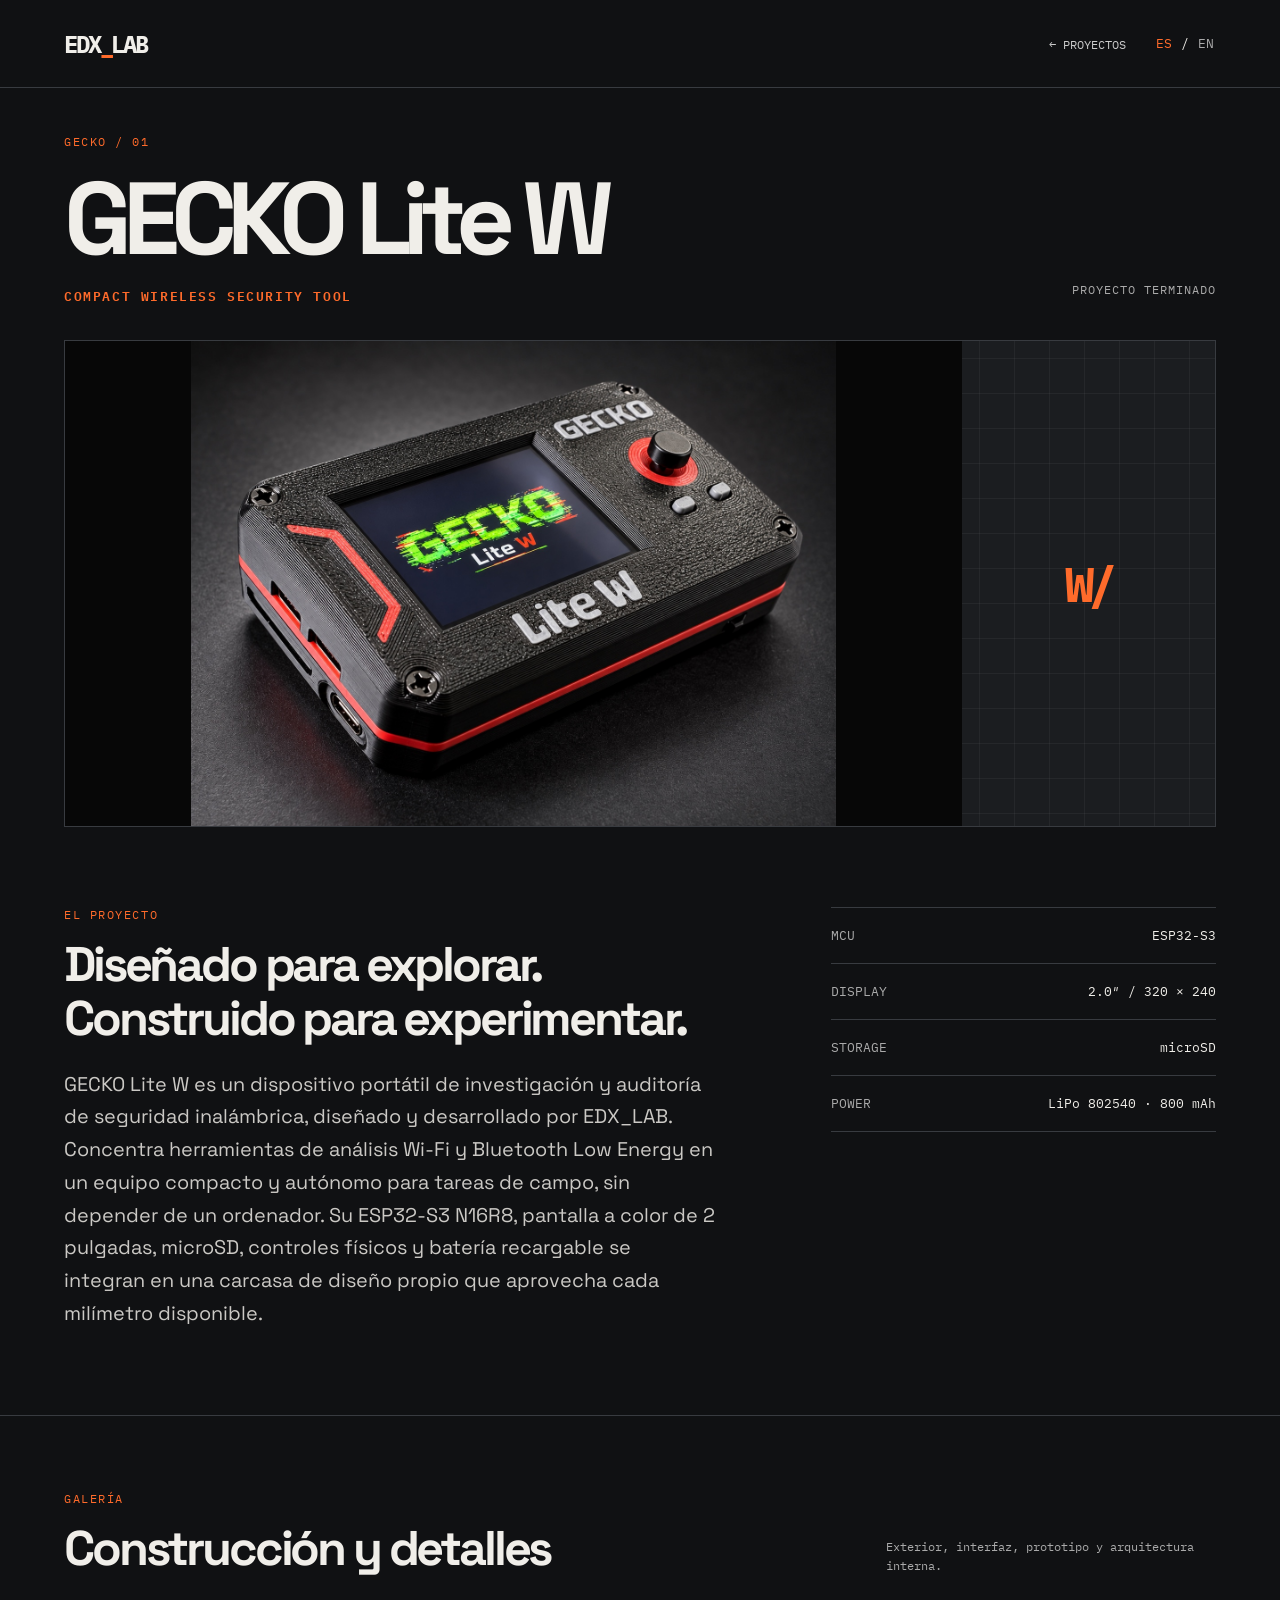
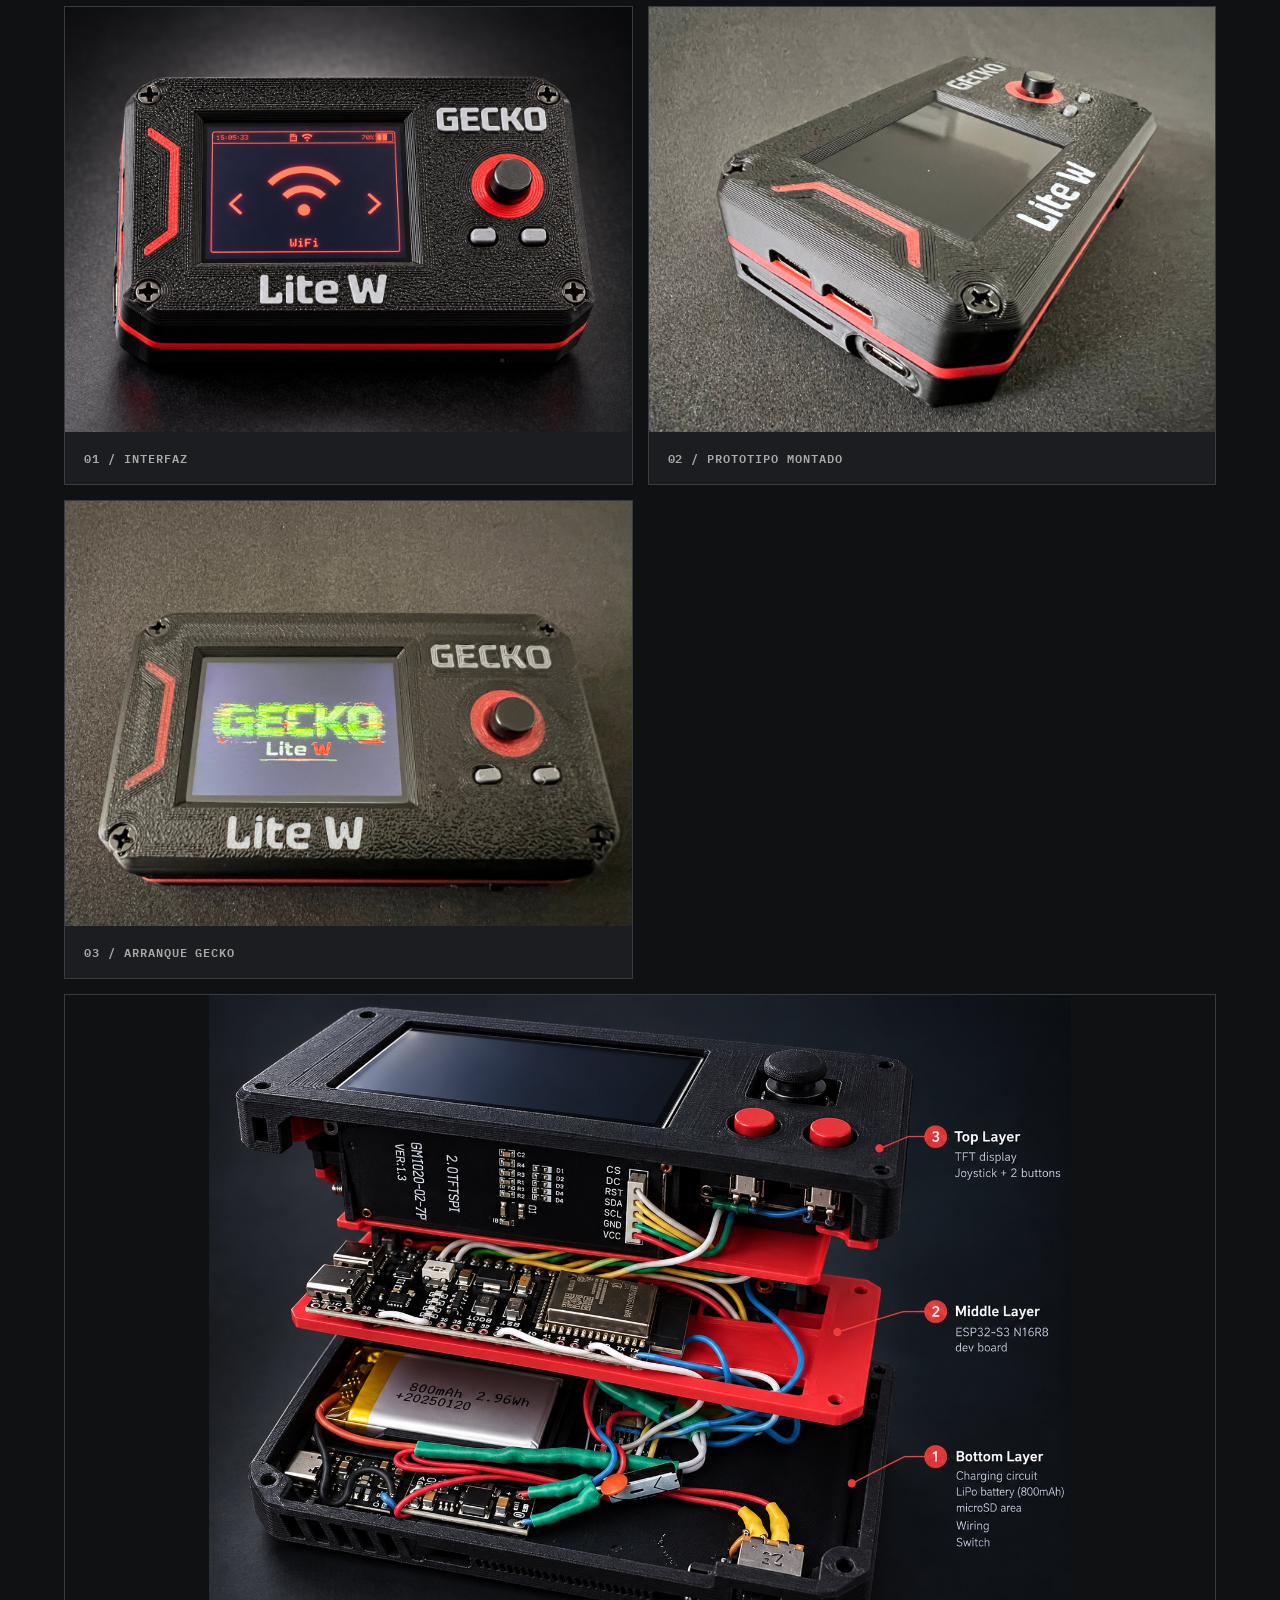
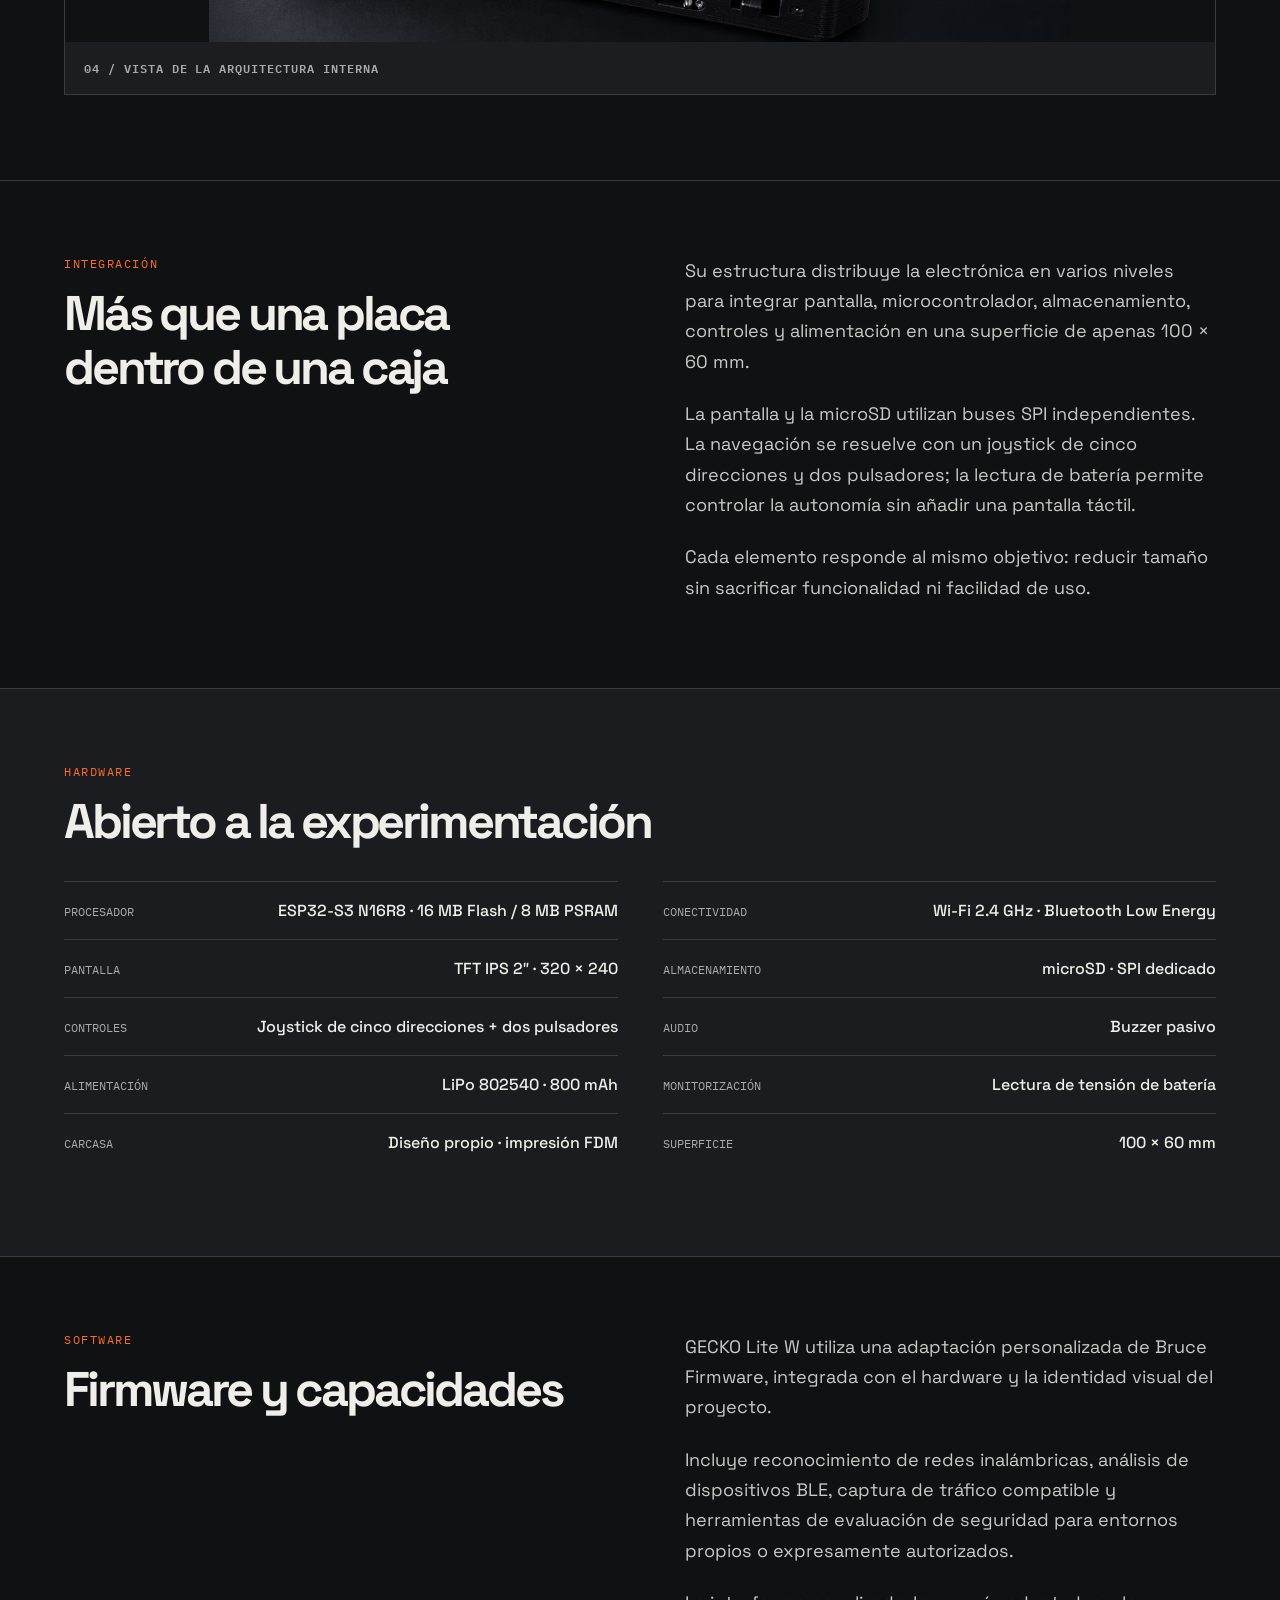
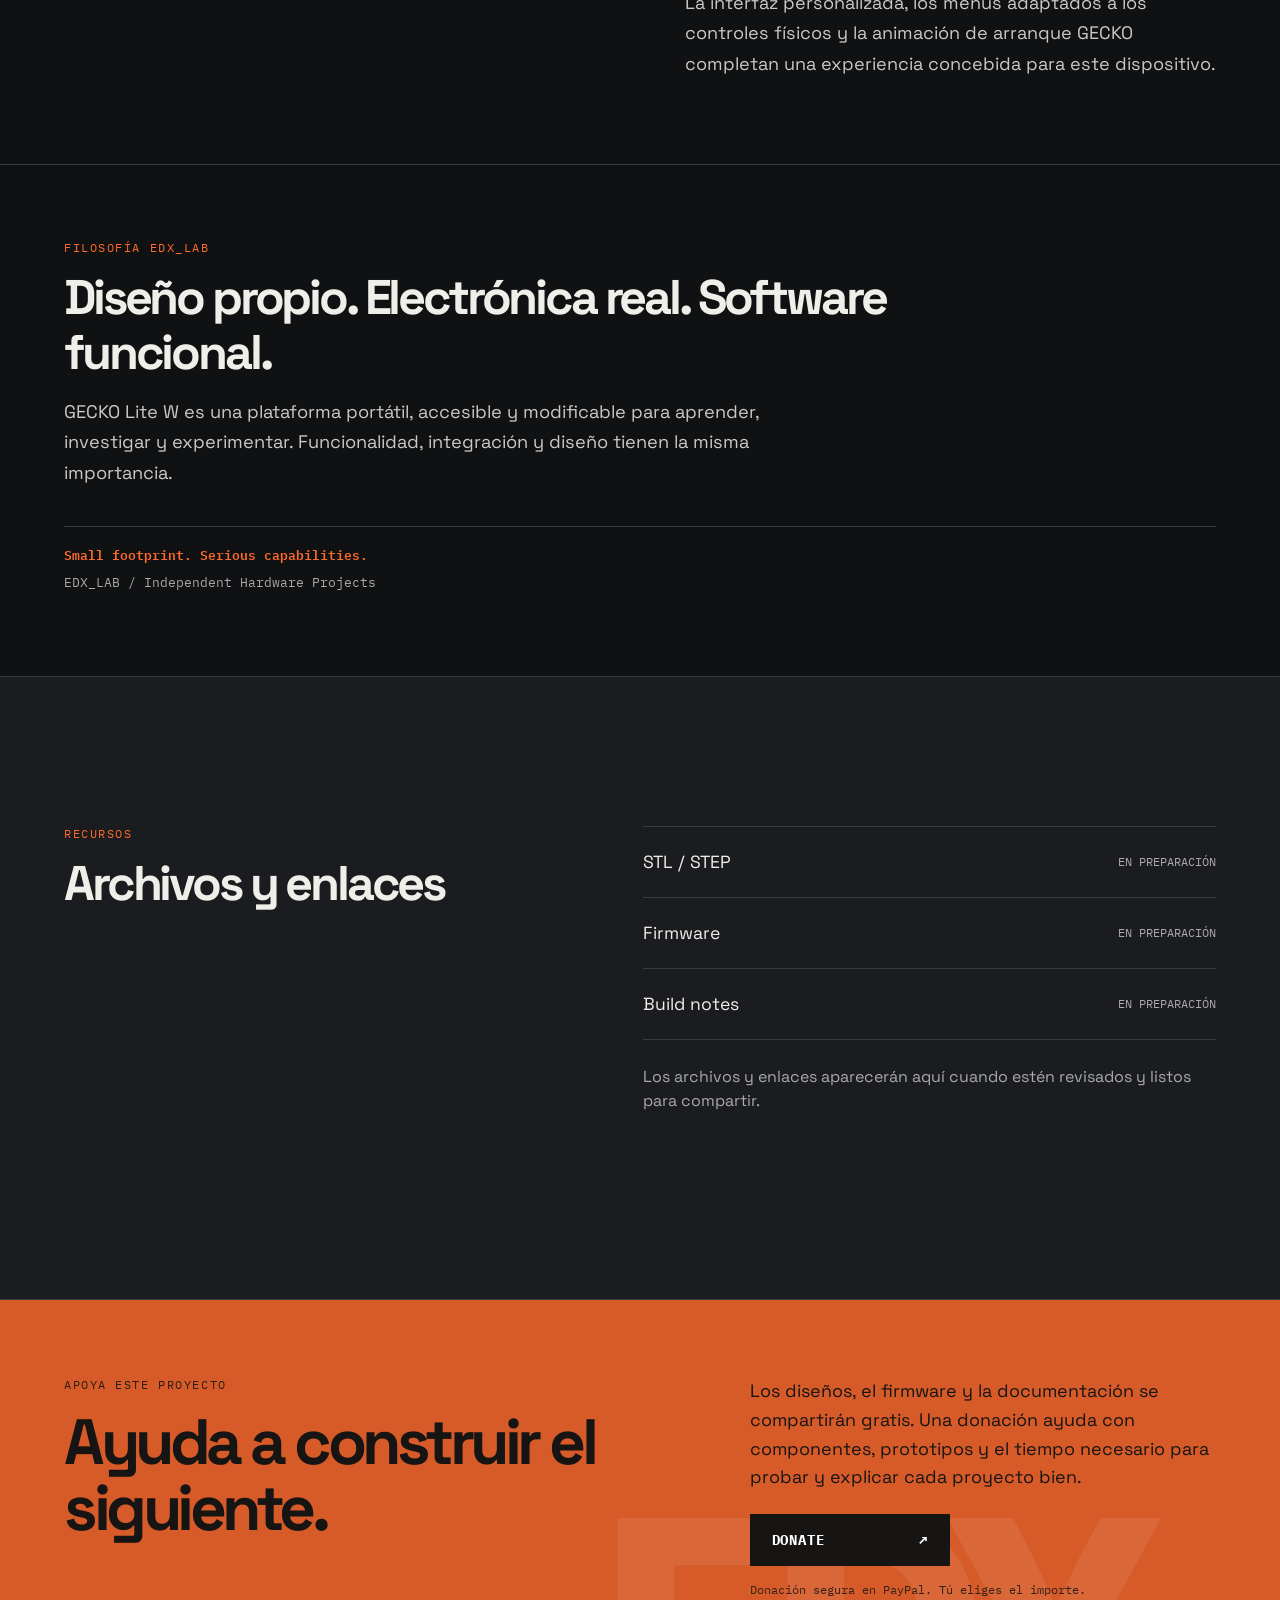
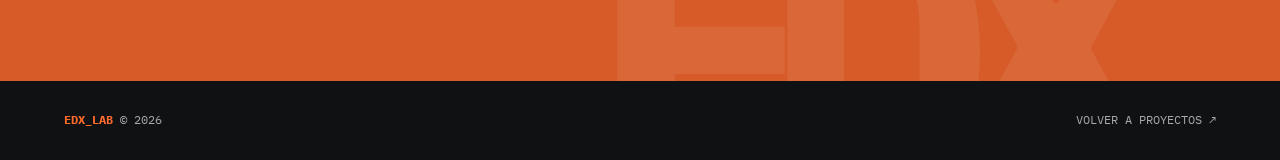
==== project.html @ c4247098 "Connect EDX_LAB PayPal donations on project.html" ====
<!doctype html>
<html lang="es">
<head>
<meta charset="utf-8"><meta name="viewport" content="width=device-width, initial-scale=1">
<title>GECKO Lite W — EDX_LAB</title>
<meta name="description" content="GECKO Lite W: herramienta portátil de investigación inalámbrica. Diseño, hardware, firmware, fotografías y archivos de EDX_LAB.">
<link rel="icon" type="image/svg+xml" href="data:image/svg+xml,%3Csvg xmlns='http://www.w3.org/2000/svg' viewBox='0 0 64 64'%3E%3Crect width='64' height='64' rx='12' fill='%23101113'/%3E%3Cpath d='M13 17h38v8H22v7h24v7H22v1h29v8H13z' fill='%23ff6b2b'/%3E%3C/svg%3E">
<style>
@import url('https://fonts.googleapis.com/css2?family=IBM+Plex+Mono:wght@400;500;600;700&family=Space+Grotesk:wght@400;500;600;700&display=swap');
:root{color-scheme:dark;--bg:#101113;--panel:#1b1d20;--line:#383b40;--ink:#f0eee9;--muted:#aaa;--orange:#ff6b2b}*{box-sizing:border-box}html{scroll-behavior:smooth}body{margin:0;background:var(--bg);color:var(--ink);font-family:'Space Grotesk',Arial,sans-serif}a{color:inherit;text-decoration:none}button{font:inherit}.wrap{max-width:1440px;margin:auto;padding-left:clamp(20px,5vw,80px);padding-right:clamp(20px,5vw,80px)}.mono,.eyebrow,.meta,.lang,.button,.back,.stat,.note,.footer{font-family:'IBM Plex Mono',monospace}.header{height:88px;display:flex;align-items:center;justify-content:space-between;border-bottom:1px solid var(--line)}.brand{font:700 1.5rem 'IBM Plex Mono',monospace;letter-spacing:-.09em}.brand span{color:var(--orange)}.header-right{display:flex;align-items:center;gap:28px}.back{font-size:.78rem;text-transform:uppercase;color:#ccc}.back:hover{color:var(--orange)}.lang{display:flex;align-items:center;gap:7px;font-size:.8rem}.lang button{background:transparent;border:0;color:var(--muted);cursor:pointer;padding:6px 2px}.lang button.active{color:var(--orange)}.hero{padding-top:46px}.eyebrow{font-size:.75rem;text-transform:uppercase;letter-spacing:.13em;color:var(--orange)}.hero-head{display:flex;justify-content:space-between;align-items:end;gap:30px;margin:22px 0 33px}.hero h1{font-size:clamp(3.8rem,8vw,8.8rem);letter-spacing:-.09em;line-height:.94;margin:0}.status{color:var(--muted);font:.76rem 'IBM Plex Mono',monospace;text-transform:uppercase;letter-spacing:.08em;padding-bottom:10px;white-space:nowrap}.hero-art{height:clamp(300px,38vw,520px);position:relative;overflow:hidden;border:1px solid var(--line);background:radial-gradient(circle at 65% 45%,#39312d,#1b1d20 65%)}.hero-art:before,.photo-frame:before{content:'';position:absolute;inset:0;background:linear-gradient(90deg,transparent 49.7%,#ffffff0b 50%,transparent 50.3%),linear-gradient(transparent 49.7%,#ffffff0b 50%,transparent 50.3%);background-size:35px 35px;pointer-events:none}.hero-art .mark{position:absolute;inset:0;display:grid;place-items:center;font:700 clamp(5rem,15vw,13rem) 'IBM Plex Mono',monospace;letter-spacing:-.12em;color:var(--orange);text-shadow:15px 15px 0 #302925}.hero-art .corner{position:absolute;left:25px;top:22px;color:#b5b4b0;font:.77rem 'IBM Plex Mono',monospace;letter-spacing:.12em}.hero-art .corner.bottom{left:auto;top:auto;right:25px;bottom:22px}.hero-art img{position:absolute;inset:0;width:100%;height:100%;object-fit:cover;z-index:1}.hero-art.has-photo .mark{z-index:2;inset:auto 0 0 auto;width:22%;height:100%;font-size:clamp(2rem,4vw,5rem);text-shadow:none;background:#1b1d20cc;backdrop-filter:blur(5px)}.hero-art.has-photo .corner{display:none}.intro{display:grid;grid-template-columns:minmax(0,1.1fr) minmax(280px,.65fr);gap:9vw;padding-top:80px;padding-bottom:86px}.intro h2,.content h2{font-size:clamp(2rem,3.8vw,4rem);letter-spacing:-.065em;line-height:1.12;margin:15px 0 22px}.intro p{font-size:clamp(1.1rem,1.55vw,1.33rem);line-height:1.65;color:#cbc9c5;margin:0;max-width:760px}.stats{border-top:1px solid var(--line);align-self:start}.stat{display:flex;justify-content:space-between;gap:25px;padding:19px 0;border-bottom:1px solid var(--line);font-size:.82rem}.stat span:first-child{color:var(--muted)}.stat span:last-child{text-align:right;color:var(--ink)}.content{border-top:1px solid var(--line);padding-top:75px;padding-bottom:85px}.content-head{display:flex;justify-content:space-between;align-items:end;gap:25px;margin-bottom:30px}.content h2{margin-bottom:0}.note{color:var(--muted);font-size:.76rem;line-height:1.6;max-width:330px}.gallery{display:grid;grid-template-columns:1.35fr 1fr 1fr;gap:15px}.photo-frame{min-height:245px;background:#1b1d20;position:relative;border:1px solid var(--line);display:flex;align-items:end;padding:22px;overflow:hidden}.photo-frame span{position:relative;color:#8e8f8f;font:.73rem 'IBM Plex Mono',monospace;text-transform:uppercase;letter-spacing:.09em}.photo-frame img{position:absolute;inset:0;width:100%;height:100%;object-fit:cover}.files{background:#1a1c1f;border-top:1px solid var(--line);border-bottom:1px solid var(--line)}.files-inner{padding-top:74px;padding-bottom:84px;display:grid;grid-template-columns:1fr 1.2fr;gap:8vw}.files h2{margin-bottom:0}.file-list{border-top:1px solid var(--line)}.file-row{display:flex;justify-content:space-between;align-items:center;gap:20px;padding:24px 0;border-bottom:1px solid var(--line);font-size:1.1rem}.file-row small{font:.75rem 'IBM Plex Mono',monospace;text-transform:uppercase;color:var(--muted);white-space:nowrap}.file-note{font-size:1rem;color:#aaa;line-height:1.55;margin-top:25px}.support{position:relative;overflow:hidden;background:#d65b29;color:#171513}.support:before{content:'EDX_';position:absolute;right:-.03em;bottom:-.4em;font:700 clamp(10rem,30vw,32rem)/1 'IBM Plex Mono',monospace;letter-spacing:-.14em;color:#ffffff12;pointer-events:none}.support-inner{position:relative;display:grid;grid-template-columns:1fr .8fr;gap:8vw;padding-top:77px;padding-bottom:82px}.support .eyebrow{color:#2d1d14}.support h2{font-size:clamp(2.7rem,5vw,5.4rem);line-height:1.03;letter-spacing:-.07em;margin:18px 0 0}.support-copy{align-self:end}.support-copy p{font-size:1.12rem;line-height:1.6;margin:0 0 22px}.donate-button{background:#171513;color:#fff;border:0;padding:17px 22px;min-width:200px;display:inline-flex;justify-content:space-between;gap:35px;font:700 .88rem 'IBM Plex Mono',monospace;letter-spacing:.07em;cursor:pointer;transition:background .2s ease,transform .2s ease}.donate-button:hover{background:#30251f;transform:translateY(-2px)}.donate-button:focus-visible{outline-color:#171513}.support-note{display:block;margin-top:14px;font:.78rem/1.5 'IBM Plex Mono',monospace;color:#34231b}.footer{display:flex;justify-content:space-between;gap:20px;padding-top:31px;padding-bottom:33px;color:var(--muted);font-size:.75rem;text-transform:uppercase}.footer strong{color:var(--orange)}a:focus-visible,button:focus-visible{outline:2px solid var(--orange);outline-offset:4px}@media(max-width:850px){.intro,.files-inner,.support-inner{grid-template-columns:1fr;gap:35px}.gallery{grid-template-columns:1fr 1fr}.gallery .photo-frame:first-child{grid-column:span 2;min-height:290px}.hero-head{align-items:start;flex-direction:column}.hero-art{height:350px}}@media(max-width:530px){.header{height:72px}.header-right{gap:12px}.back{font-size:.68rem}.hero h1{font-size:3.8rem}.hero-art{height:240px}.hero-art .mark{font-size:6rem}.intro{padding-top:57px;padding-bottom:63px}.content{padding-top:59px;padding-bottom:65px}.content-head{display:block}.gallery{grid-template-columns:1fr}.gallery .photo-frame:first-child{grid-column:auto;min-height:220px}.photo-frame{min-height:190px}.files-inner{padding-top:60px;padding-bottom:68px}.support-inner{padding-top:64px;padding-bottom:70px}.footer{flex-direction:column}}
.hero-art.has-photo img{inset:0 auto 0 0;width:78%;height:100%;object-fit:contain;background:#070707}.hero-art.has-photo .mark{background-color:#1b1d20;background-image:linear-gradient(90deg,transparent 49.7%,#ffffff0b 50%,transparent 50.3%),linear-gradient(transparent 49.7%,#ffffff0b 50%,transparent 50.3%);background-size:35px 35px;backdrop-filter:none;font-size:clamp(1.8rem,3.8vw,4rem)}
.hero-subtitle{font:600 .83rem "IBM Plex Mono",monospace;letter-spacing:.12em;text-transform:uppercase;color:var(--orange);margin:18px 0 0}.gallery{grid-template-columns:repeat(2,minmax(0,1fr))}.gallery-item{margin:0;background:#1b1d20;border:1px solid var(--line);min-width:0}.gallery-item img{display:block;width:100%;height:auto;aspect-ratio:4/3;object-fit:cover}.gallery-item figcaption{padding:16px 19px;color:var(--muted);font:600 .75rem "IBM Plex Mono",monospace;letter-spacing:.08em;text-transform:uppercase}.gallery-item-wide{grid-column:1/-1}.gallery-item-wide img{aspect-ratio:16/9;object-fit:contain;background:#101113}.story-grid{display:grid;grid-template-columns:1fr 1.05fr;gap:9vw}.story-copy p{font-size:1.13rem;line-height:1.68;color:#cbc9c5;margin:0 0 22px}.story-copy p:last-child{margin-bottom:0}.spec-section{background:#1a1c1f}.spec-grid{display:grid;grid-template-columns:1fr 1fr;gap:0 45px;margin-top:32px}.spec-grid div{display:flex;justify-content:space-between;align-items:baseline;gap:22px;border-top:1px solid var(--line);padding:18px 0}.spec-grid span{font:.75rem "IBM Plex Mono",monospace;text-transform:uppercase;color:var(--muted)}.spec-grid strong{text-align:right;font-weight:500;font-size:1rem}.manifesto h2{max-width:900px}.manifesto p{max-width:760px;color:#cbc9c5;font-size:1.14rem;line-height:1.65}.manifesto-sign{margin-top:38px;border-top:1px solid var(--line);padding-top:17px;font:600 .8rem "IBM Plex Mono",monospace;color:var(--orange)}.manifesto-sign span{display:block;color:var(--muted);margin-top:8px;font-weight:400}@media(max-width:850px){.story-grid{grid-template-columns:1fr;gap:25px}.spec-grid{grid-template-columns:1fr}}@media(max-width:530px){.gallery{grid-template-columns:1fr}.gallery-item-wide{grid-column:auto}.gallery-item-wide img{aspect-ratio:4/3}.spec-grid div{display:block}.spec-grid strong{display:block;text-align:left;margin-top:8px}.hero-subtitle{font-size:.7rem}}
</style>
</head>
<body>
<header class="header wrap"><a class="brand" href="index.html" aria-label="EDX LAB">EDX<span>_</span>LAB</a><div class="header-right"><a class="back" href="index.html#projects" id="back">← Proyectos</a><div class="lang"><button type="button" class="active" data-lang="es" aria-pressed="true">ES</button><span>/</span><button type="button" data-lang="en" aria-pressed="false">EN</button></div></div></header>
<main>
<section class="hero wrap"><div class="eyebrow" id="serial"></div><div class="hero-head"><div><h1 id="name"></h1><p class="hero-subtitle">Compact Wireless Security Tool</p></div><span class="status" id="status"></span></div><div class="hero-art" id="cover"><span class="corner" id="category"></span><span class="mark" id="mark"></span><span class="corner bottom" id="chip"></span></div></section>
<section class="intro wrap"><div><div class="eyebrow" id="story-label"></div><h2 id="headline"></h2><p id="description"></p></div><div class="stats" id="stats"></div></section>
<section class="content wrap"><div class="content-head"><div><div class="eyebrow" id="gallery-label"></div><h2 id="gallery-title"></h2></div><div class="note" id="gallery-note"></div></div><div class="gallery" id="gallery">

<figure class="gallery-item"><img src="assets/lite-w-front.jpeg" width="1448" height="1086" loading="lazy" alt="Vista frontal de GECKO Lite W con la interfaz Wi-Fi"><figcaption data-es="01 / Interfaz" data-en="01 / Interface">01 / Interfaz</figcaption></figure>
<figure class="gallery-item"><img src="assets/lite-w-case.jpeg" width="1536" height="1152" loading="lazy" alt="Fotografía del dispositivo montado mostrando carcasa, puertos y controles"><figcaption data-es="02 / Prototipo montado" data-en="02 / Assembled prototype">02 / Prototipo montado</figcaption></figure>
<figure class="gallery-item"><img src="assets/lite-w-boot.jpeg" width="1536" height="1152" loading="lazy" alt="Pantalla de arranque GECKO Lite W en el dispositivo real"><figcaption data-es="03 / Arranque GECKO" data-en="03 / GECKO boot">03 / Arranque GECKO</figcaption></figure>
<figure class="gallery-item gallery-item-wide"><img src="assets/lite-w-exploded.jpeg" width="1448" height="1086" loading="lazy" alt="Vista explosionada de referencia de las tres capas internas"><figcaption data-es="04 / Vista de la arquitectura interna" data-en="04 / Internal architecture view">04 / Vista de la arquitectura interna</figcaption></figure>
</div></section>
<section class="story content"><div class="wrap story-grid"><div><div class="eyebrow" data-es="Integración" data-en="Integration">Integración</div><h2 data-es="Más que una placa dentro de una caja" data-en="More than a board in a box">Más que una placa dentro de una caja</h2></div><div class="story-copy"><p data-es="Su estructura distribuye la electrónica en varios niveles para integrar pantalla, microcontrolador, almacenamiento, controles y alimentación en una superficie de apenas 100 × 60 mm." data-en="Its layered structure integrates the display, microcontroller, storage, controls and power system within a footprint of just 100 × 60 mm.">Su estructura distribuye la electrónica en varios niveles para integrar pantalla, microcontrolador, almacenamiento, controles y alimentación en una superficie de apenas 100 × 60 mm.</p><p data-es="La pantalla y la microSD utilizan buses SPI independientes. La navegación se resuelve con un joystick de cinco direcciones y dos pulsadores; la lectura de batería permite controlar la autonomía sin añadir una pantalla táctil." data-en="The display and microSD use independent SPI buses. Navigation uses a five-way joystick and two buttons; battery voltage monitoring tracks autonomy without adding a touch screen.">La pantalla y la microSD utilizan buses SPI independientes. La navegación se resuelve con un joystick de cinco direcciones y dos pulsadores; la lectura de batería permite controlar la autonomía sin añadir una pantalla táctil.</p><p data-es="Cada elemento responde al mismo objetivo: reducir tamaño sin sacrificar funcionalidad ni facilidad de uso." data-en="Every part serves the same goal: reduce size without giving up capability or ease of use.">Cada elemento responde al mismo objetivo: reducir tamaño sin sacrificar funcionalidad ni facilidad de uso.</p></div></div></section>
<section class="spec-section content"><div class="wrap"><div class="eyebrow" data-es="Hardware" data-en="Hardware">Hardware</div><h2 data-es="Abierto a la experimentación" data-en="Built for experimentation">Abierto a la experimentación</h2><div class="spec-grid">
<div><span data-es="Procesador" data-en="Processor">Procesador</span><strong>ESP32-S3 N16R8 · 16 MB Flash / 8 MB PSRAM</strong></div>
<div><span data-es="Conectividad" data-en="Connectivity">Conectividad</span><strong>Wi-Fi 2.4 GHz · Bluetooth Low Energy</strong></div>
<div><span data-es="Pantalla" data-en="Display">Pantalla</span><strong>TFT IPS 2″ · 320 × 240</strong></div>
<div><span data-es="Almacenamiento" data-en="Storage">Almacenamiento</span><strong>microSD · SPI dedicado</strong></div>
<div><span data-es="Controles" data-en="Controls">Controles</span><strong data-es="Joystick de cinco direcciones + dos pulsadores" data-en="Five-way joystick + two buttons">Joystick de cinco direcciones + dos pulsadores</strong></div>
<div><span data-es="Audio" data-en="Audio">Audio</span><strong data-es="Buzzer pasivo" data-en="Passive buzzer">Buzzer pasivo</strong></div>
<div><span data-es="Alimentación" data-en="Power">Alimentación</span><strong data-es="LiPo 802540 · 800 mAh" data-en="LiPo 802540 · 800 mAh">LiPo 802540 · 800 mAh</strong></div>
<div><span data-es="Monitorización" data-en="Monitoring">Monitorización</span><strong data-es="Lectura de tensión de batería" data-en="Battery voltage reading">Lectura de tensión de batería</strong></div>
<div><span data-es="Carcasa" data-en="Enclosure">Carcasa</span><strong data-es="Diseño propio · impresión FDM" data-en="Custom design · FDM printing">Diseño propio · impresión FDM</strong></div>
<div><span data-es="Superficie" data-en="Footprint">Superficie</span><strong>100 × 60 mm</strong></div>
</div></div></section>
<section class="story content"><div class="wrap story-grid"><div><div class="eyebrow" data-es="Software" data-en="Software">Software</div><h2 data-es="Firmware y capacidades" data-en="Firmware and capabilities">Firmware y capacidades</h2></div><div class="story-copy"><p data-es="GECKO Lite W utiliza una adaptación personalizada de Bruce Firmware, integrada con el hardware y la identidad visual del proyecto." data-en="GECKO Lite W runs a custom adaptation of Bruce Firmware, integrated with the device's hardware and visual identity.">GECKO Lite W utiliza una adaptación personalizada de Bruce Firmware, integrada con el hardware y la identidad visual del proyecto.</p><p data-es="Incluye reconocimiento de redes inalámbricas, análisis de dispositivos BLE, captura de tráfico compatible y herramientas de evaluación de seguridad para entornos propios o expresamente autorizados." data-en="It includes wireless network discovery, BLE device analysis, compatible traffic capture and security assessment tools for owned or expressly authorized environments.">Incluye reconocimiento de redes inalámbricas, análisis de dispositivos BLE, captura de tráfico compatible y herramientas de evaluación de seguridad para entornos propios o expresamente autorizados.</p><p data-es="La interfaz personalizada, los menús adaptados a los controles físicos y la animación de arranque GECKO completan una experiencia concebida para este dispositivo." data-en="A custom interface, menus adapted to physical controls and the GECKO boot animation complete an experience designed for this device.">La interfaz personalizada, los menús adaptados a los controles físicos y la animación de arranque GECKO completan una experiencia concebida para este dispositivo.</p></div></div></section>
<section class="manifesto content"><div class="wrap"><div class="eyebrow" data-es="Filosofía EDX_LAB" data-en="EDX_LAB philosophy">Filosofía EDX_LAB</div><h2 data-es="Diseño propio. Electrónica real. Software funcional." data-en="Original design. Real electronics. Working software.">Diseño propio. Electrónica real. Software funcional.</h2><p data-es="GECKO Lite W es una plataforma portátil, accesible y modificable para aprender, investigar y experimentar. Funcionalidad, integración y diseño tienen la misma importancia." data-en="GECKO Lite W is a portable, accessible and modifiable platform for learning, research and experimentation. Capability, integration and design matter equally.">GECKO Lite W es una plataforma portátil, accesible y modificable para aprender, investigar y experimentar. Funcionalidad, integración y diseño tienen la misma importancia.</p><div class="manifesto-sign">Small footprint. Serious capabilities. <span>EDX_LAB / Independent Hardware Projects</span></div></div></section>
<section class="files content"><div class="files-inner wrap"><div><div class="eyebrow" id="files-label"></div><h2 id="files-title"></h2></div><div><div class="file-list" id="file-list"></div><p class="file-note" id="files-note"></p></div></div></section>
<section class="support"><div class="support-inner wrap"><div><div class="eyebrow" id="support-label"></div><h2 id="support-title"></h2></div><div class="support-copy"><p id="support-copy"></p><a class="donate-button" href="https://www.paypal.com/donate/?hosted_button_id=SE6689BNU22NG" target="_blank" rel="noopener noreferrer" aria-describedby="support-note">DONATE <span aria-hidden="true">↗</span></a><span class="support-note" id="support-note"></span></div></div></section>
</main><footer class="footer wrap"><span><strong>EDX_LAB</strong> © 2026</span><a href="index.html#projects" id="footer-back"></a></footer>
<script>
const projects={
'gecko-lite-w':{name:'GECKO Lite W',serial:'GECKO / 01',mark:'W/',category:'01 / WIRELESS',chip:'ESP32-S3',status:{es:'Proyecto terminado',en:'Completed project'},headline:{es:'Diseñado para explorar. Construido para experimentar.',en:'Designed to explore. Built to experiment.'},description:{es:'GECKO Lite W es un dispositivo portátil de investigación y auditoría de seguridad inalámbrica, diseñado y desarrollado por EDX_LAB. Concentra herramientas de análisis Wi-Fi y Bluetooth Low Energy en un equipo compacto y autónomo para tareas de campo, sin depender de un ordenador. Su ESP32-S3 N16R8, pantalla a color de 2 pulgadas, microSD, controles físicos y batería recargable se integran en una carcasa de diseño propio que aprovecha cada milímetro disponible.',en:'GECKO Lite W is a portable wireless security research and auditing device designed and developed by EDX_LAB. It brings Wi-Fi and Bluetooth Low Energy analysis tools into a compact, self-contained device for field work without relying on a computer. Its ESP32-S3 N16R8, 2-inch color display, microSD, physical controls and rechargeable battery fit into a custom enclosure designed around every available millimeter.'},stats:[['MCU','ESP32-S3'],['DISPLAY','2.0″ / 320 × 240'],['STORAGE','microSD'],['POWER','LiPo 802540 · 800 mAh']]}
};
const slug=new URLSearchParams(location.search).get('project');if(slug&&slug!=='gecko-lite-w')location.replace('index.html#projects');const project=projects['gecko-lite-w'];if(!slug||slug==='gecko-lite-w'){const cover=document.getElementById('cover');cover.classList.add('has-photo');const image=document.createElement('img');image.src='assets/gecko-lite-w-cover.jpeg';image.alt='Portada de GECKO Lite W con el dispositivo negro y naranja';cover.prepend(image)}
const labels={es:{back:'← Proyectos',story:'El proyecto',gallery:'Construcción y detalles',galleryLabel:'Galería',galleryNote:'Exterior, interfaz, prototipo y arquitectura interna.',filesLabel:'Recursos',files:'Archivos y enlaces',filesNote:'Los archivos y enlaces aparecerán aquí cuando estén revisados y listos para compartir.',pending:'En preparación',supportLabel:'Apoya este proyecto',supportTitle:'Ayuda a construir el siguiente.',supportCopy:'Los diseños, el firmware y la documentación se compartirán gratis. Una donación ayuda con componentes, prototipos y el tiempo necesario para probar y explicar cada proyecto bien.',supportNote:'Donación segura en PayPal. Tú eliges el importe.',footer:'Volver a proyectos ↗'},en:{back:'← Projects',story:'The project',gallery:'Build and details',galleryLabel:'Gallery',galleryNote:'Exterior, interface, prototype and internal architecture.',filesLabel:'Resources',files:'Files and links',filesNote:'Files and links will appear here once they have been checked and are ready to share.',pending:'In preparation',supportLabel:'Support this project',supportTitle:'Help build what comes next.',supportCopy:'Designs, firmware and documentation will be shared for free. A donation helps cover components, prototypes and the time it takes to test and explain each project properly.',supportNote:'Secure donation on PayPal. You choose the amount.',footer:'Back to projects ↗'}};
function setText(id,value){document.getElementById(id).textContent=value}function render(lang){let l=labels[lang];document.documentElement.lang=lang;document.title=project.name+' — EDX_LAB';setText('back',l.back);setText('serial',project.serial);setText('name',project.name);setText('status',project.status[lang]);setText('category',project.category);setText('mark',project.mark);setText('chip',project.chip);setText('story-label',l.story);setText('headline',project.headline[lang]);setText('description',project.description[lang]);setText('gallery-label',l.galleryLabel);setText('gallery-title',l.gallery);setText('gallery-note',l.galleryNote);setText('files-label',l.filesLabel);setText('files-title',l.files);setText('files-note',l.filesNote);setText('support-label',l.supportLabel);setText('support-title',l.supportTitle);setText('support-copy',l.supportCopy);setText('support-note',l.supportNote);setText('footer-back',l.footer);document.getElementById('stats').replaceChildren(...project.stats.map(([key,value])=>{let row=document.createElement('div');row.className='stat';let a=document.createElement('span'),b=document.createElement('span');a.textContent=key;b.textContent=value;row.append(a,b);return row}));document.getElementById('file-list').replaceChildren(...['STL / STEP','Firmware','Build notes'].map(name=>{let row=document.createElement('div');row.className='file-row';let a=document.createElement('span'),b=document.createElement('small');a.textContent=name;b.textContent=l.pending;row.append(a,b);return row}));document.querySelectorAll('[data-es][data-en]').forEach(el=>{el.textContent=el.dataset[lang]});document.querySelectorAll('[data-lang]').forEach(b=>{let active=b.dataset.lang===lang;b.classList.toggle('active',active);b.setAttribute('aria-pressed',String(active))});try{localStorage.setItem('edx_lang',lang)}catch(e){}}
document.querySelectorAll('[data-lang]').forEach(b=>b.addEventListener('click',()=>render(b.dataset.lang)));let initial='es';try{if(localStorage.getItem('edx_lang')==='en')initial='en'}catch(e){}render(initial);
</script>
</body></html>
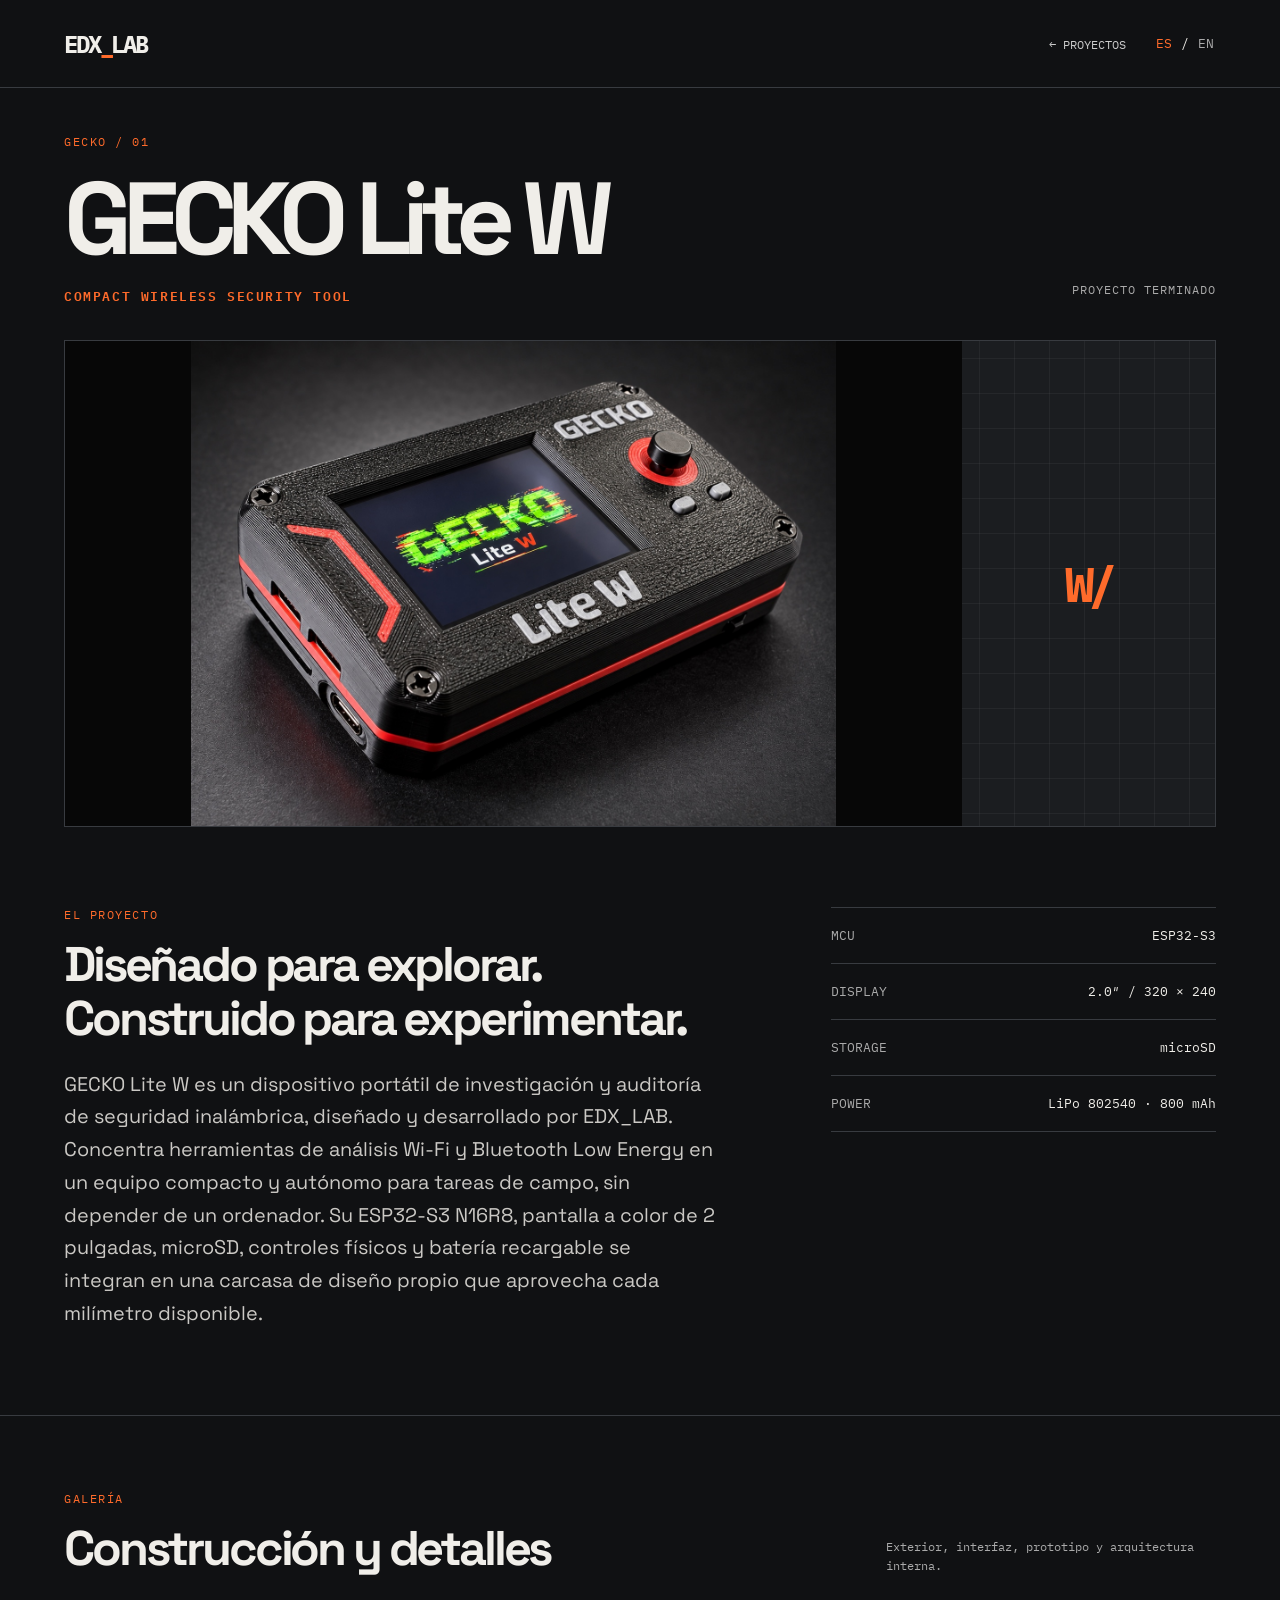
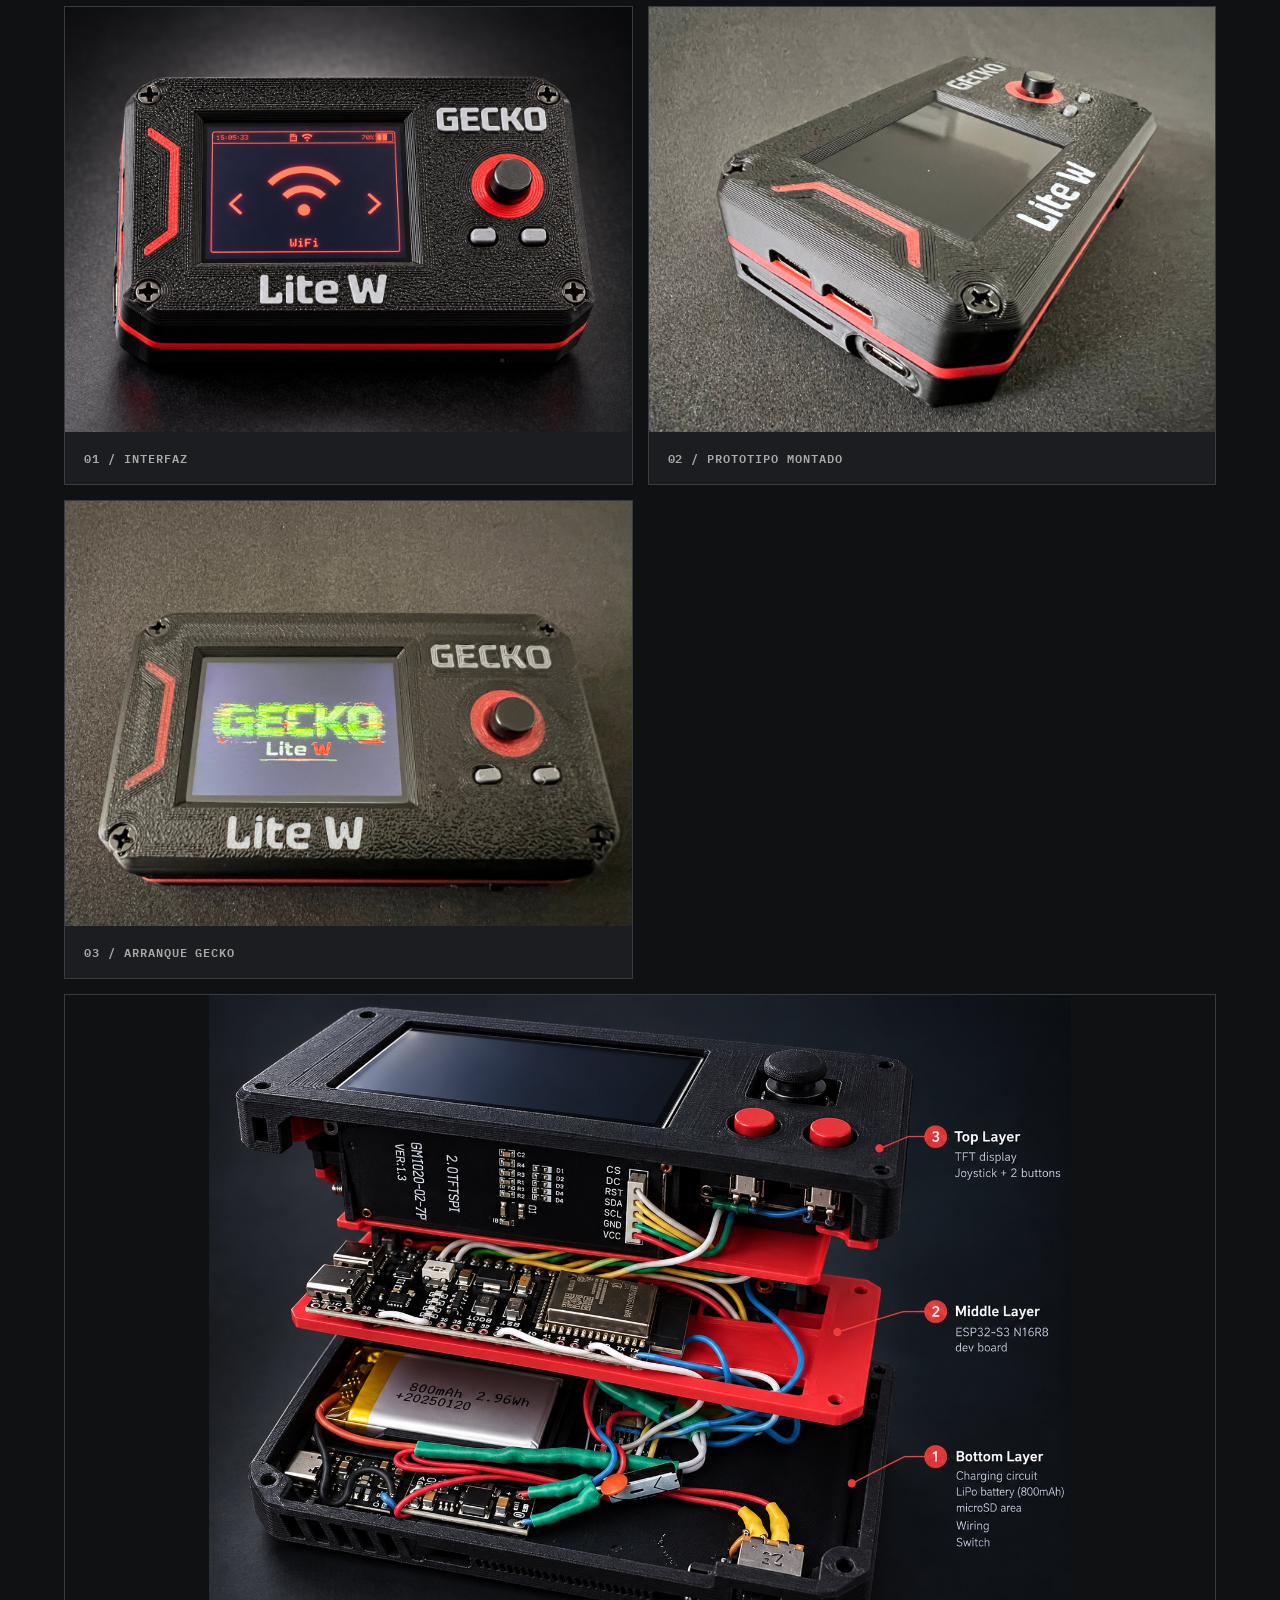
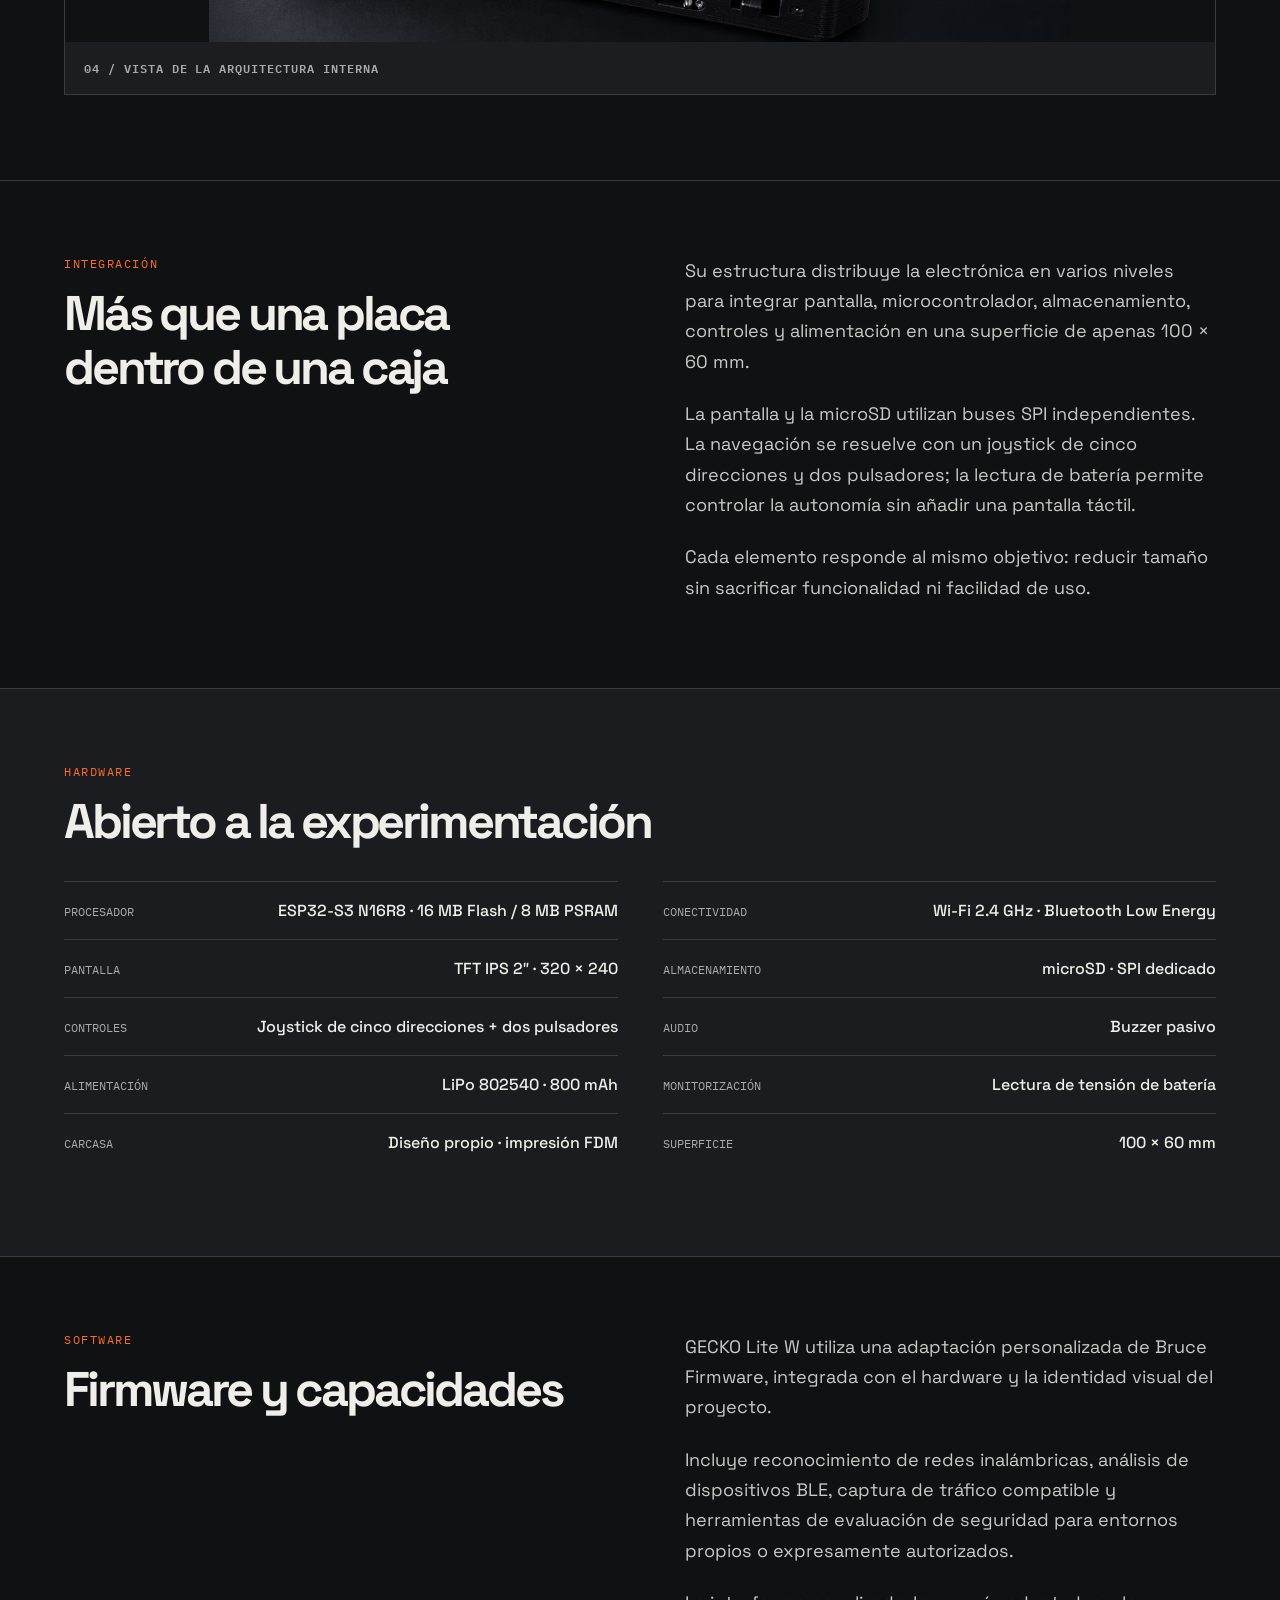
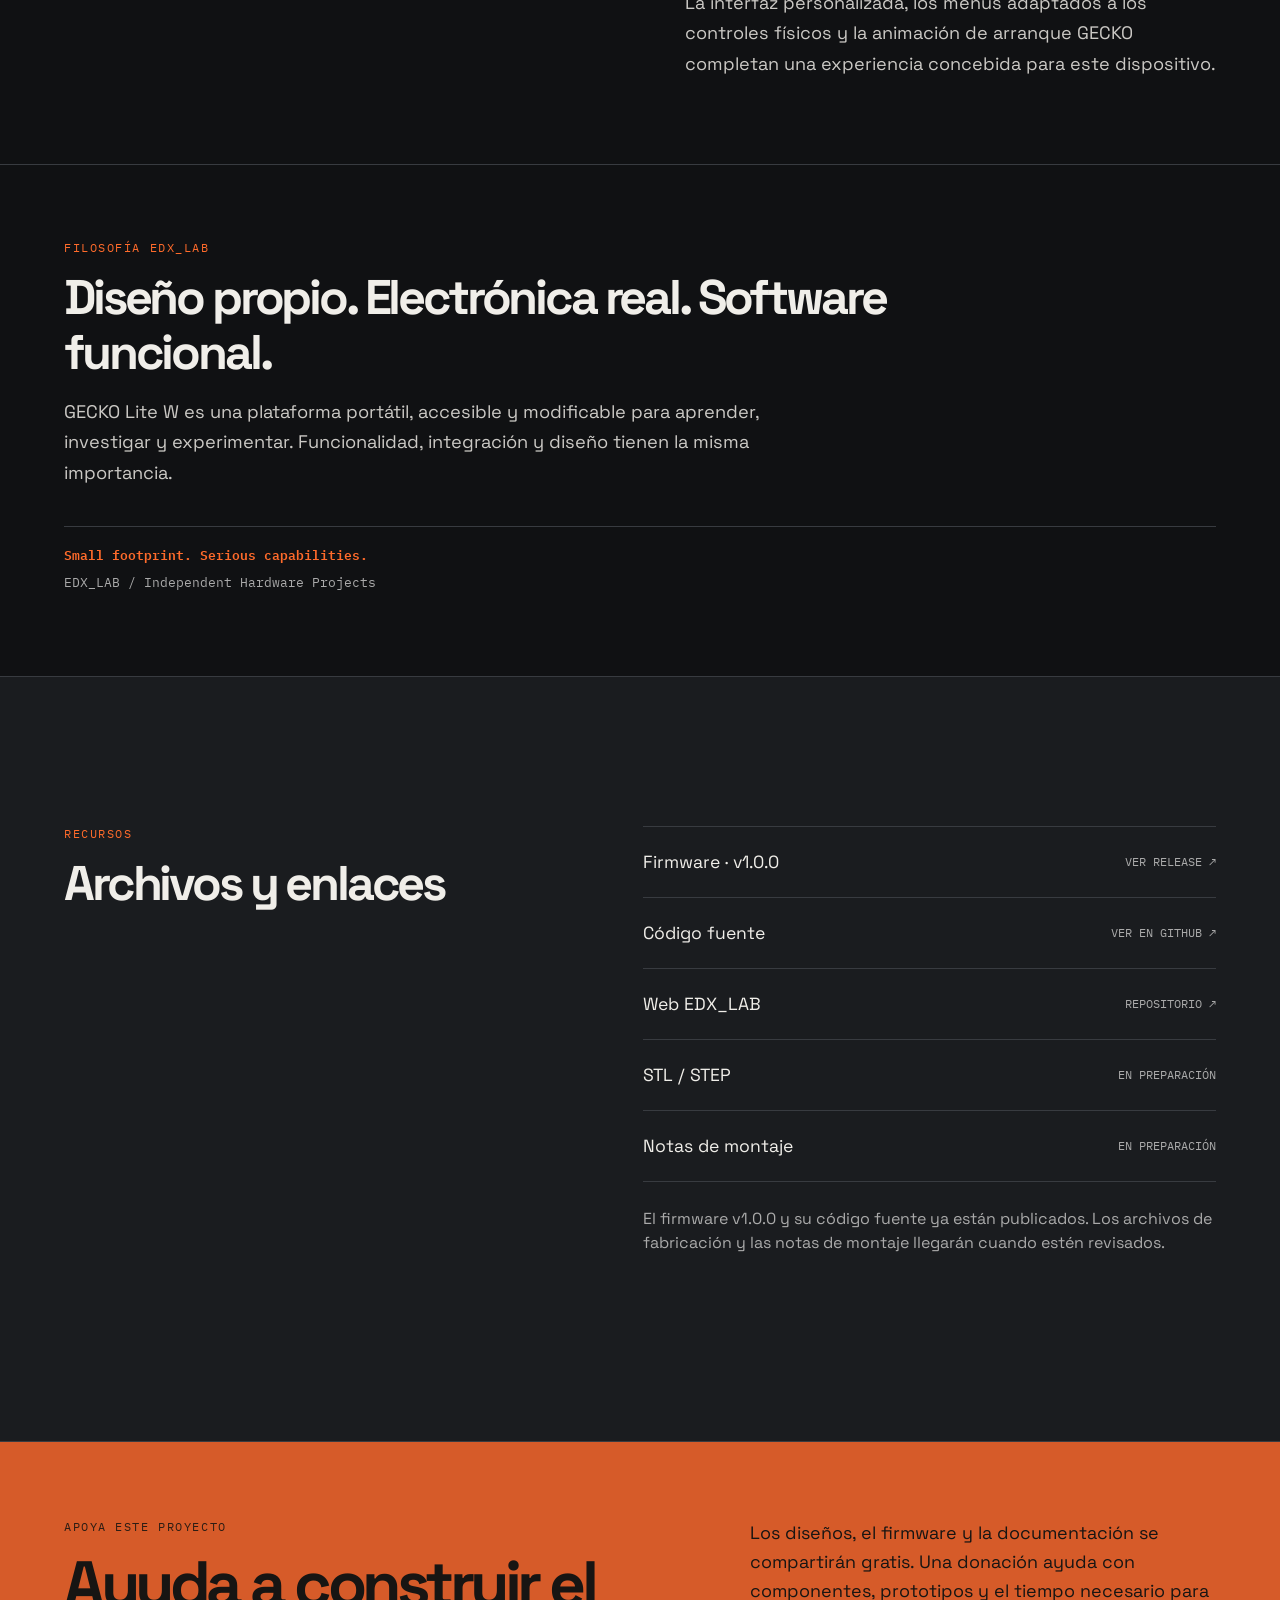
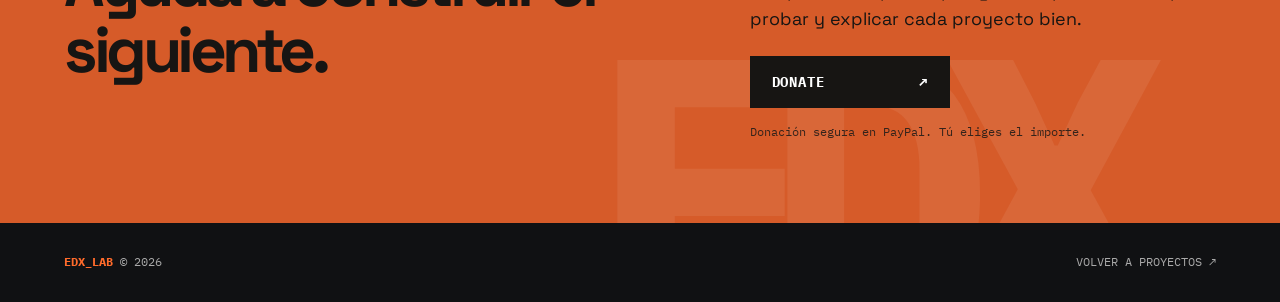
==== commit 75693577: "Add GECKO Lite W firmware release and source links" ====
--- a/project.html
+++ b/project.html
@@ -7,7 +7,7 @@
 <link rel="icon" type="image/svg+xml" href="data:image/svg+xml,%3Csvg xmlns='http://www.w3.org/2000/svg' viewBox='0 0 64 64'%3E%3Crect width='64' height='64' rx='12' fill='%23101113'/%3E%3Cpath d='M13 17h38v8H22v7h24v7H22v1h29v8H13z' fill='%23ff6b2b'/%3E%3C/svg%3E">
 <style>
 @import url('https://fonts.googleapis.com/css2?family=IBM+Plex+Mono:wght@400;500;600;700&family=Space+Grotesk:wght@400;500;600;700&display=swap');
-:root{color-scheme:dark;--bg:#101113;--panel:#1b1d20;--line:#383b40;--ink:#f0eee9;--muted:#aaa;--orange:#ff6b2b}*{box-sizing:border-box}html{scroll-behavior:smooth}body{margin:0;background:var(--bg);color:var(--ink);font-family:'Space Grotesk',Arial,sans-serif}a{color:inherit;text-decoration:none}button{font:inherit}.wrap{max-width:1440px;margin:auto;padding-left:clamp(20px,5vw,80px);padding-right:clamp(20px,5vw,80px)}.mono,.eyebrow,.meta,.lang,.button,.back,.stat,.note,.footer{font-family:'IBM Plex Mono',monospace}.header{height:88px;display:flex;align-items:center;justify-content:space-between;border-bottom:1px solid var(--line)}.brand{font:700 1.5rem 'IBM Plex Mono',monospace;letter-spacing:-.09em}.brand span{color:var(--orange)}.header-right{display:flex;align-items:center;gap:28px}.back{font-size:.78rem;text-transform:uppercase;color:#ccc}.back:hover{color:var(--orange)}.lang{display:flex;align-items:center;gap:7px;font-size:.8rem}.lang button{background:transparent;border:0;color:var(--muted);cursor:pointer;padding:6px 2px}.lang button.active{color:var(--orange)}.hero{padding-top:46px}.eyebrow{font-size:.75rem;text-transform:uppercase;letter-spacing:.13em;color:var(--orange)}.hero-head{display:flex;justify-content:space-between;align-items:end;gap:30px;margin:22px 0 33px}.hero h1{font-size:clamp(3.8rem,8vw,8.8rem);letter-spacing:-.09em;line-height:.94;margin:0}.status{color:var(--muted);font:.76rem 'IBM Plex Mono',monospace;text-transform:uppercase;letter-spacing:.08em;padding-bottom:10px;white-space:nowrap}.hero-art{height:clamp(300px,38vw,520px);position:relative;overflow:hidden;border:1px solid var(--line);background:radial-gradient(circle at 65% 45%,#39312d,#1b1d20 65%)}.hero-art:before,.photo-frame:before{content:'';position:absolute;inset:0;background:linear-gradient(90deg,transparent 49.7%,#ffffff0b 50%,transparent 50.3%),linear-gradient(transparent 49.7%,#ffffff0b 50%,transparent 50.3%);background-size:35px 35px;pointer-events:none}.hero-art .mark{position:absolute;inset:0;display:grid;place-items:center;font:700 clamp(5rem,15vw,13rem) 'IBM Plex Mono',monospace;letter-spacing:-.12em;color:var(--orange);text-shadow:15px 15px 0 #302925}.hero-art .corner{position:absolute;left:25px;top:22px;color:#b5b4b0;font:.77rem 'IBM Plex Mono',monospace;letter-spacing:.12em}.hero-art .corner.bottom{left:auto;top:auto;right:25px;bottom:22px}.hero-art img{position:absolute;inset:0;width:100%;height:100%;object-fit:cover;z-index:1}.hero-art.has-photo .mark{z-index:2;inset:auto 0 0 auto;width:22%;height:100%;font-size:clamp(2rem,4vw,5rem);text-shadow:none;background:#1b1d20cc;backdrop-filter:blur(5px)}.hero-art.has-photo .corner{display:none}.intro{display:grid;grid-template-columns:minmax(0,1.1fr) minmax(280px,.65fr);gap:9vw;padding-top:80px;padding-bottom:86px}.intro h2,.content h2{font-size:clamp(2rem,3.8vw,4rem);letter-spacing:-.065em;line-height:1.12;margin:15px 0 22px}.intro p{font-size:clamp(1.1rem,1.55vw,1.33rem);line-height:1.65;color:#cbc9c5;margin:0;max-width:760px}.stats{border-top:1px solid var(--line);align-self:start}.stat{display:flex;justify-content:space-between;gap:25px;padding:19px 0;border-bottom:1px solid var(--line);font-size:.82rem}.stat span:first-child{color:var(--muted)}.stat span:last-child{text-align:right;color:var(--ink)}.content{border-top:1px solid var(--line);padding-top:75px;padding-bottom:85px}.content-head{display:flex;justify-content:space-between;align-items:end;gap:25px;margin-bottom:30px}.content h2{margin-bottom:0}.note{color:var(--muted);font-size:.76rem;line-height:1.6;max-width:330px}.gallery{display:grid;grid-template-columns:1.35fr 1fr 1fr;gap:15px}.photo-frame{min-height:245px;background:#1b1d20;position:relative;border:1px solid var(--line);display:flex;align-items:end;padding:22px;overflow:hidden}.photo-frame span{position:relative;color:#8e8f8f;font:.73rem 'IBM Plex Mono',monospace;text-transform:uppercase;letter-spacing:.09em}.photo-frame img{position:absolute;inset:0;width:100%;height:100%;object-fit:cover}.files{background:#1a1c1f;border-top:1px solid var(--line);border-bottom:1px solid var(--line)}.files-inner{padding-top:74px;padding-bottom:84px;display:grid;grid-template-columns:1fr 1.2fr;gap:8vw}.files h2{margin-bottom:0}.file-list{border-top:1px solid var(--line)}.file-row{display:flex;justify-content:space-between;align-items:center;gap:20px;padding:24px 0;border-bottom:1px solid var(--line);font-size:1.1rem}.file-row small{font:.75rem 'IBM Plex Mono',monospace;text-transform:uppercase;color:var(--muted);white-space:nowrap}.file-note{font-size:1rem;color:#aaa;line-height:1.55;margin-top:25px}.support{position:relative;overflow:hidden;background:#d65b29;color:#171513}.support:before{content:'EDX_';position:absolute;right:-.03em;bottom:-.4em;font:700 clamp(10rem,30vw,32rem)/1 'IBM Plex Mono',monospace;letter-spacing:-.14em;color:#ffffff12;pointer-events:none}.support-inner{position:relative;display:grid;grid-template-columns:1fr .8fr;gap:8vw;padding-top:77px;padding-bottom:82px}.support .eyebrow{color:#2d1d14}.support h2{font-size:clamp(2.7rem,5vw,5.4rem);line-height:1.03;letter-spacing:-.07em;margin:18px 0 0}.support-copy{align-self:end}.support-copy p{font-size:1.12rem;line-height:1.6;margin:0 0 22px}.donate-button{background:#171513;color:#fff;border:0;padding:17px 22px;min-width:200px;display:inline-flex;justify-content:space-between;gap:35px;font:700 .88rem 'IBM Plex Mono',monospace;letter-spacing:.07em;cursor:pointer;transition:background .2s ease,transform .2s ease}.donate-button:hover{background:#30251f;transform:translateY(-2px)}.donate-button:focus-visible{outline-color:#171513}.support-note{display:block;margin-top:14px;font:.78rem/1.5 'IBM Plex Mono',monospace;color:#34231b}.footer{display:flex;justify-content:space-between;gap:20px;padding-top:31px;padding-bottom:33px;color:var(--muted);font-size:.75rem;text-transform:uppercase}.footer strong{color:var(--orange)}a:focus-visible,button:focus-visible{outline:2px solid var(--orange);outline-offset:4px}@media(max-width:850px){.intro,.files-inner,.support-inner{grid-template-columns:1fr;gap:35px}.gallery{grid-template-columns:1fr 1fr}.gallery .photo-frame:first-child{grid-column:span 2;min-height:290px}.hero-head{align-items:start;flex-direction:column}.hero-art{height:350px}}@media(max-width:530px){.header{height:72px}.header-right{gap:12px}.back{font-size:.68rem}.hero h1{font-size:3.8rem}.hero-art{height:240px}.hero-art .mark{font-size:6rem}.intro{padding-top:57px;padding-bottom:63px}.content{padding-top:59px;padding-bottom:65px}.content-head{display:block}.gallery{grid-template-columns:1fr}.gallery .photo-frame:first-child{grid-column:auto;min-height:220px}.photo-frame{min-height:190px}.files-inner{padding-top:60px;padding-bottom:68px}.support-inner{padding-top:64px;padding-bottom:70px}.footer{flex-direction:column}}
+:root{color-scheme:dark;--bg:#101113;--panel:#1b1d20;--line:#383b40;--ink:#f0eee9;--muted:#aaa;--orange:#ff6b2b}*{box-sizing:border-box}html{scroll-behavior:smooth}body{margin:0;background:var(--bg);color:var(--ink);font-family:'Space Grotesk',Arial,sans-serif}a{color:inherit;text-decoration:none}button{font:inherit}.wrap{max-width:1440px;margin:auto;padding-left:clamp(20px,5vw,80px);padding-right:clamp(20px,5vw,80px)}.mono,.eyebrow,.meta,.lang,.button,.back,.stat,.note,.footer{font-family:'IBM Plex Mono',monospace}.header{height:88px;display:flex;align-items:center;justify-content:space-between;border-bottom:1px solid var(--line)}.brand{font:700 1.5rem 'IBM Plex Mono',monospace;letter-spacing:-.09em}.brand span{color:var(--orange)}.header-right{display:flex;align-items:center;gap:28px}.back{font-size:.78rem;text-transform:uppercase;color:#ccc}.back:hover{color:var(--orange)}.lang{display:flex;align-items:center;gap:7px;font-size:.8rem}.lang button{background:transparent;border:0;color:var(--muted);cursor:pointer;padding:6px 2px}.lang button.active{color:var(--orange)}.hero{padding-top:46px}.eyebrow{font-size:.75rem;text-transform:uppercase;letter-spacing:.13em;color:var(--orange)}.hero-head{display:flex;justify-content:space-between;align-items:end;gap:30px;margin:22px 0 33px}.hero h1{font-size:clamp(3.8rem,8vw,8.8rem);letter-spacing:-.09em;line-height:.94;margin:0}.status{color:var(--muted);font:.76rem 'IBM Plex Mono',monospace;text-transform:uppercase;letter-spacing:.08em;padding-bottom:10px;white-space:nowrap}.hero-art{height:clamp(300px,38vw,520px);position:relative;overflow:hidden;border:1px solid var(--line);background:radial-gradient(circle at 65% 45%,#39312d,#1b1d20 65%)}.hero-art:before,.photo-frame:before{content:'';position:absolute;inset:0;background:linear-gradient(90deg,transparent 49.7%,#ffffff0b 50%,transparent 50.3%),linear-gradient(transparent 49.7%,#ffffff0b 50%,transparent 50.3%);background-size:35px 35px;pointer-events:none}.hero-art .mark{position:absolute;inset:0;display:grid;place-items:center;font:700 clamp(5rem,15vw,13rem) 'IBM Plex Mono',monospace;letter-spacing:-.12em;color:var(--orange);text-shadow:15px 15px 0 #302925}.hero-art .corner{position:absolute;left:25px;top:22px;color:#b5b4b0;font:.77rem 'IBM Plex Mono',monospace;letter-spacing:.12em}.hero-art .corner.bottom{left:auto;top:auto;right:25px;bottom:22px}.hero-art img{position:absolute;inset:0;width:100%;height:100%;object-fit:cover;z-index:1}.hero-art.has-photo .mark{z-index:2;inset:auto 0 0 auto;width:22%;height:100%;font-size:clamp(2rem,4vw,5rem);text-shadow:none;background:#1b1d20cc;backdrop-filter:blur(5px)}.hero-art.has-photo .corner{display:none}.intro{display:grid;grid-template-columns:minmax(0,1.1fr) minmax(280px,.65fr);gap:9vw;padding-top:80px;padding-bottom:86px}.intro h2,.content h2{font-size:clamp(2rem,3.8vw,4rem);letter-spacing:-.065em;line-height:1.12;margin:15px 0 22px}.intro p{font-size:clamp(1.1rem,1.55vw,1.33rem);line-height:1.65;color:#cbc9c5;margin:0;max-width:760px}.stats{border-top:1px solid var(--line);align-self:start}.stat{display:flex;justify-content:space-between;gap:25px;padding:19px 0;border-bottom:1px solid var(--line);font-size:.82rem}.stat span:first-child{color:var(--muted)}.stat span:last-child{text-align:right;color:var(--ink)}.content{border-top:1px solid var(--line);padding-top:75px;padding-bottom:85px}.content-head{display:flex;justify-content:space-between;align-items:end;gap:25px;margin-bottom:30px}.content h2{margin-bottom:0}.note{color:var(--muted);font-size:.76rem;line-height:1.6;max-width:330px}.gallery{display:grid;grid-template-columns:1.35fr 1fr 1fr;gap:15px}.photo-frame{min-height:245px;background:#1b1d20;position:relative;border:1px solid var(--line);display:flex;align-items:end;padding:22px;overflow:hidden}.photo-frame span{position:relative;color:#8e8f8f;font:.73rem 'IBM Plex Mono',monospace;text-transform:uppercase;letter-spacing:.09em}.photo-frame img{position:absolute;inset:0;width:100%;height:100%;object-fit:cover}.files{background:#1a1c1f;border-top:1px solid var(--line);border-bottom:1px solid var(--line)}.files-inner{padding-top:74px;padding-bottom:84px;display:grid;grid-template-columns:1fr 1.2fr;gap:8vw}.files h2{margin-bottom:0}.file-list{border-top:1px solid var(--line)}.file-row{display:flex;justify-content:space-between;align-items:center;gap:20px;padding:24px 0;border-bottom:1px solid var(--line);font-size:1.1rem}.file-row small{font:.75rem 'IBM Plex Mono',monospace;text-transform:uppercase;color:var(--muted);white-space:nowrap}.file-link{transition:color .2s ease}.file-link:hover,.file-link:hover small{color:var(--orange)}.file-note{font-size:1rem;color:#aaa;line-height:1.55;margin-top:25px}.support{position:relative;overflow:hidden;background:#d65b29;color:#171513}.support:before{content:'EDX_';position:absolute;right:-.03em;bottom:-.4em;font:700 clamp(10rem,30vw,32rem)/1 'IBM Plex Mono',monospace;letter-spacing:-.14em;color:#ffffff12;pointer-events:none}.support-inner{position:relative;display:grid;grid-template-columns:1fr .8fr;gap:8vw;padding-top:77px;padding-bottom:82px}.support .eyebrow{color:#2d1d14}.support h2{font-size:clamp(2.7rem,5vw,5.4rem);line-height:1.03;letter-spacing:-.07em;margin:18px 0 0}.support-copy{align-self:end}.support-copy p{font-size:1.12rem;line-height:1.6;margin:0 0 22px}.donate-button{background:#171513;color:#fff;border:0;padding:17px 22px;min-width:200px;display:inline-flex;justify-content:space-between;gap:35px;font:700 .88rem 'IBM Plex Mono',monospace;letter-spacing:.07em;cursor:pointer;transition:background .2s ease,transform .2s ease}.donate-button:hover{background:#30251f;transform:translateY(-2px)}.donate-button:focus-visible{outline-color:#171513}.support-note{display:block;margin-top:14px;font:.78rem/1.5 'IBM Plex Mono',monospace;color:#34231b}.footer{display:flex;justify-content:space-between;gap:20px;padding-top:31px;padding-bottom:33px;color:var(--muted);font-size:.75rem;text-transform:uppercase}.footer strong{color:var(--orange)}a:focus-visible,button:focus-visible{outline:2px solid var(--orange);outline-offset:4px}@media(max-width:850px){.intro,.files-inner,.support-inner{grid-template-columns:1fr;gap:35px}.gallery{grid-template-columns:1fr 1fr}.gallery .photo-frame:first-child{grid-column:span 2;min-height:290px}.hero-head{align-items:start;flex-direction:column}.hero-art{height:350px}}@media(max-width:530px){.header{height:72px}.header-right{gap:12px}.back{font-size:.68rem}.hero h1{font-size:3.8rem}.hero-art{height:240px}.hero-art .mark{font-size:6rem}.intro{padding-top:57px;padding-bottom:63px}.content{padding-top:59px;padding-bottom:65px}.content-head{display:block}.gallery{grid-template-columns:1fr}.gallery .photo-frame:first-child{grid-column:auto;min-height:220px}.photo-frame{min-height:190px}.files-inner{padding-top:60px;padding-bottom:68px}.support-inner{padding-top:64px;padding-bottom:70px}.footer{flex-direction:column}}
 .hero-art.has-photo img{inset:0 auto 0 0;width:78%;height:100%;object-fit:contain;background:#070707}.hero-art.has-photo .mark{background-color:#1b1d20;background-image:linear-gradient(90deg,transparent 49.7%,#ffffff0b 50%,transparent 50.3%),linear-gradient(transparent 49.7%,#ffffff0b 50%,transparent 50.3%);background-size:35px 35px;backdrop-filter:none;font-size:clamp(1.8rem,3.8vw,4rem)}
 .hero-subtitle{font:600 .83rem "IBM Plex Mono",monospace;letter-spacing:.12em;text-transform:uppercase;color:var(--orange);margin:18px 0 0}.gallery{grid-template-columns:repeat(2,minmax(0,1fr))}.gallery-item{margin:0;background:#1b1d20;border:1px solid var(--line);min-width:0}.gallery-item img{display:block;width:100%;height:auto;aspect-ratio:4/3;object-fit:cover}.gallery-item figcaption{padding:16px 19px;color:var(--muted);font:600 .75rem "IBM Plex Mono",monospace;letter-spacing:.08em;text-transform:uppercase}.gallery-item-wide{grid-column:1/-1}.gallery-item-wide img{aspect-ratio:16/9;object-fit:contain;background:#101113}.story-grid{display:grid;grid-template-columns:1fr 1.05fr;gap:9vw}.story-copy p{font-size:1.13rem;line-height:1.68;color:#cbc9c5;margin:0 0 22px}.story-copy p:last-child{margin-bottom:0}.spec-section{background:#1a1c1f}.spec-grid{display:grid;grid-template-columns:1fr 1fr;gap:0 45px;margin-top:32px}.spec-grid div{display:flex;justify-content:space-between;align-items:baseline;gap:22px;border-top:1px solid var(--line);padding:18px 0}.spec-grid span{font:.75rem "IBM Plex Mono",monospace;text-transform:uppercase;color:var(--muted)}.spec-grid strong{text-align:right;font-weight:500;font-size:1rem}.manifesto h2{max-width:900px}.manifesto p{max-width:760px;color:#cbc9c5;font-size:1.14rem;line-height:1.65}.manifesto-sign{margin-top:38px;border-top:1px solid var(--line);padding-top:17px;font:600 .8rem "IBM Plex Mono",monospace;color:var(--orange)}.manifesto-sign span{display:block;color:var(--muted);margin-top:8px;font-weight:400}@media(max-width:850px){.story-grid{grid-template-columns:1fr;gap:25px}.spec-grid{grid-template-columns:1fr}}@media(max-width:530px){.gallery{grid-template-columns:1fr}.gallery-item-wide{grid-column:auto}.gallery-item-wide img{aspect-ratio:4/3}.spec-grid div{display:block}.spec-grid strong{display:block;text-align:left;margin-top:8px}.hero-subtitle{font-size:.7rem}}
 </style>
@@ -47,8 +47,14 @@
 'gecko-lite-w':{name:'GECKO Lite W',serial:'GECKO / 01',mark:'W/',category:'01 / WIRELESS',chip:'ESP32-S3',status:{es:'Proyecto terminado',en:'Completed project'},headline:{es:'Diseñado para explorar. Construido para experimentar.',en:'Designed to explore. Built to experiment.'},description:{es:'GECKO Lite W es un dispositivo portátil de investigación y auditoría de seguridad inalámbrica, diseñado y desarrollado por EDX_LAB. Concentra herramientas de análisis Wi-Fi y Bluetooth Low Energy en un equipo compacto y autónomo para tareas de campo, sin depender de un ordenador. Su ESP32-S3 N16R8, pantalla a color de 2 pulgadas, microSD, controles físicos y batería recargable se integran en una carcasa de diseño propio que aprovecha cada milímetro disponible.',en:'GECKO Lite W is a portable wireless security research and auditing device designed and developed by EDX_LAB. It brings Wi-Fi and Bluetooth Low Energy analysis tools into a compact, self-contained device for field work without relying on a computer. Its ESP32-S3 N16R8, 2-inch color display, microSD, physical controls and rechargeable battery fit into a custom enclosure designed around every available millimeter.'},stats:[['MCU','ESP32-S3'],['DISPLAY','2.0″ / 320 × 240'],['STORAGE','microSD'],['POWER','LiPo 802540 · 800 mAh']]}
 };
 const slug=new URLSearchParams(location.search).get('project');if(slug&&slug!=='gecko-lite-w')location.replace('index.html#projects');const project=projects['gecko-lite-w'];if(!slug||slug==='gecko-lite-w'){const cover=document.getElementById('cover');cover.classList.add('has-photo');const image=document.createElement('img');image.src='assets/gecko-lite-w-cover.jpeg';image.alt='Portada de GECKO Lite W con el dispositivo negro y naranja';cover.prepend(image)}
-const labels={es:{back:'← Proyectos',story:'El proyecto',gallery:'Construcción y detalles',galleryLabel:'Galería',galleryNote:'Exterior, interfaz, prototipo y arquitectura interna.',filesLabel:'Recursos',files:'Archivos y enlaces',filesNote:'Los archivos y enlaces aparecerán aquí cuando estén revisados y listos para compartir.',pending:'En preparación',supportLabel:'Apoya este proyecto',supportTitle:'Ayuda a construir el siguiente.',supportCopy:'Los diseños, el firmware y la documentación se compartirán gratis. Una donación ayuda con componentes, prototipos y el tiempo necesario para probar y explicar cada proyecto bien.',supportNote:'Donación segura en PayPal. Tú eliges el importe.',footer:'Volver a proyectos ↗'},en:{back:'← Projects',story:'The project',gallery:'Build and details',galleryLabel:'Gallery',galleryNote:'Exterior, interface, prototype and internal architecture.',filesLabel:'Resources',files:'Files and links',filesNote:'Files and links will appear here once they have been checked and are ready to share.',pending:'In preparation',supportLabel:'Support this project',supportTitle:'Help build what comes next.',supportCopy:'Designs, firmware and documentation will be shared for free. A donation helps cover components, prototypes and the time it takes to test and explain each project properly.',supportNote:'Secure donation on PayPal. You choose the amount.',footer:'Back to projects ↗'}};
-function setText(id,value){document.getElementById(id).textContent=value}function render(lang){let l=labels[lang];document.documentElement.lang=lang;document.title=project.name+' — EDX_LAB';setText('back',l.back);setText('serial',project.serial);setText('name',project.name);setText('status',project.status[lang]);setText('category',project.category);setText('mark',project.mark);setText('chip',project.chip);setText('story-label',l.story);setText('headline',project.headline[lang]);setText('description',project.description[lang]);setText('gallery-label',l.galleryLabel);setText('gallery-title',l.gallery);setText('gallery-note',l.galleryNote);setText('files-label',l.filesLabel);setText('files-title',l.files);setText('files-note',l.filesNote);setText('support-label',l.supportLabel);setText('support-title',l.supportTitle);setText('support-copy',l.supportCopy);setText('support-note',l.supportNote);setText('footer-back',l.footer);document.getElementById('stats').replaceChildren(...project.stats.map(([key,value])=>{let row=document.createElement('div');row.className='stat';let a=document.createElement('span'),b=document.createElement('span');a.textContent=key;b.textContent=value;row.append(a,b);return row}));document.getElementById('file-list').replaceChildren(...['STL / STEP','Firmware','Build notes'].map(name=>{let row=document.createElement('div');row.className='file-row';let a=document.createElement('span'),b=document.createElement('small');a.textContent=name;b.textContent=l.pending;row.append(a,b);return row}));document.querySelectorAll('[data-es][data-en]').forEach(el=>{el.textContent=el.dataset[lang]});document.querySelectorAll('[data-lang]').forEach(b=>{let active=b.dataset.lang===lang;b.classList.toggle('active',active);b.setAttribute('aria-pressed',String(active))});try{localStorage.setItem('edx_lang',lang)}catch(e){}}
+const labels={es:{back:'← Proyectos',story:'El proyecto',gallery:'Construcción y detalles',galleryLabel:'Galería',galleryNote:'Exterior, interfaz, prototipo y arquitectura interna.',filesLabel:'Recursos',files:'Archivos y enlaces',filesNote:'El firmware v1.0.0 y su código fuente ya están publicados. Los archivos de fabricación y las notas de montaje llegarán cuando estén revisados.',pending:'En preparación',supportLabel:'Apoya este proyecto',supportTitle:'Ayuda a construir el siguiente.',supportCopy:'Los diseños, el firmware y la documentación se compartirán gratis. Una donación ayuda con componentes, prototipos y el tiempo necesario para probar y explicar cada proyecto bien.',supportNote:'Donación segura en PayPal. Tú eliges el importe.',footer:'Volver a proyectos ↗'},en:{back:'← Projects',story:'The project',gallery:'Build and details',galleryLabel:'Gallery',galleryNote:'Exterior, interface, prototype and internal architecture.',filesLabel:'Resources',files:'Files and links',filesNote:'Firmware v1.0.0 and its source code are available. Fabrication files and build notes will follow once reviewed.',pending:'In preparation',supportLabel:'Support this project',supportTitle:'Help build what comes next.',supportCopy:'Designs, firmware and documentation will be shared for free. A donation helps cover components, prototypes and the time it takes to test and explain each project properly.',supportNote:'Secure donation on PayPal. You choose the amount.',footer:'Back to projects ↗'}};
+function setText(id,value){document.getElementById(id).textContent=value}function render(lang){let l=labels[lang];document.documentElement.lang=lang;document.title=project.name+' — EDX_LAB';setText('back',l.back);setText('serial',project.serial);setText('name',project.name);setText('status',project.status[lang]);setText('category',project.category);setText('mark',project.mark);setText('chip',project.chip);setText('story-label',l.story);setText('headline',project.headline[lang]);setText('description',project.description[lang]);setText('gallery-label',l.galleryLabel);setText('gallery-title',l.gallery);setText('gallery-note',l.galleryNote);setText('files-label',l.filesLabel);setText('files-title',l.files);setText('files-note',l.filesNote);setText('support-label',l.supportLabel);setText('support-title',l.supportTitle);setText('support-copy',l.supportCopy);setText('support-note',l.supportNote);setText('footer-back',l.footer);document.getElementById('stats').replaceChildren(...project.stats.map(([key,value])=>{let row=document.createElement('div');row.className='stat';let a=document.createElement('span'),b=document.createElement('span');a.textContent=key;b.textContent=value;row.append(a,b);return row}));const links=[
+  {name:'Firmware · v1.0.0',action:lang==='es'?'Ver release ↗':'View release ↗',href:'https://github.com/edx-lab/GECKO-Lite-W/releases/tag/v1.0.0'},
+  {name:lang==='es'?'Código fuente':'Source code',action:lang==='es'?'Ver en GitHub ↗':'View on GitHub ↗',href:'https://github.com/edx-lab/GECKO-Lite-W'},
+  {name:lang==='es'?'Web EDX_LAB':'EDX_LAB website',action:lang==='es'?'Repositorio ↗':'Repository ↗',href:'https://github.com/edx-lab/edx-lab.github.io'},
+  {name:'STL / STEP',action:l.pending},
+  {name:lang==='es'?'Notas de montaje':'Build notes',action:l.pending}
+];document.getElementById('file-list').replaceChildren(...links.map(item=>{let row=document.createElement(item.href?'a':'div');row.className='file-row'+(item.href?' file-link':'');if(item.href){row.href=item.href;row.target='_blank';row.rel='noopener noreferrer'}let a=document.createElement('span'),b=document.createElement('small');a.textContent=item.name;b.textContent=item.action;row.append(a,b);return row}));document.querySelectorAll('[data-es][data-en]').forEach(el=>{el.textContent=el.dataset[lang]});document.querySelectorAll('[data-lang]').forEach(b=>{let active=b.dataset.lang===lang;b.classList.toggle('active',active);b.setAttribute('aria-pressed',String(active))});try{localStorage.setItem('edx_lang',lang)}catch(e){}}
 document.querySelectorAll('[data-lang]').forEach(b=>b.addEventListener('click',()=>render(b.dataset.lang)));let initial='es';try{if(localStorage.getItem('edx_lang')==='en')initial='en'}catch(e){}render(initial);
 </script>
 </body></html>
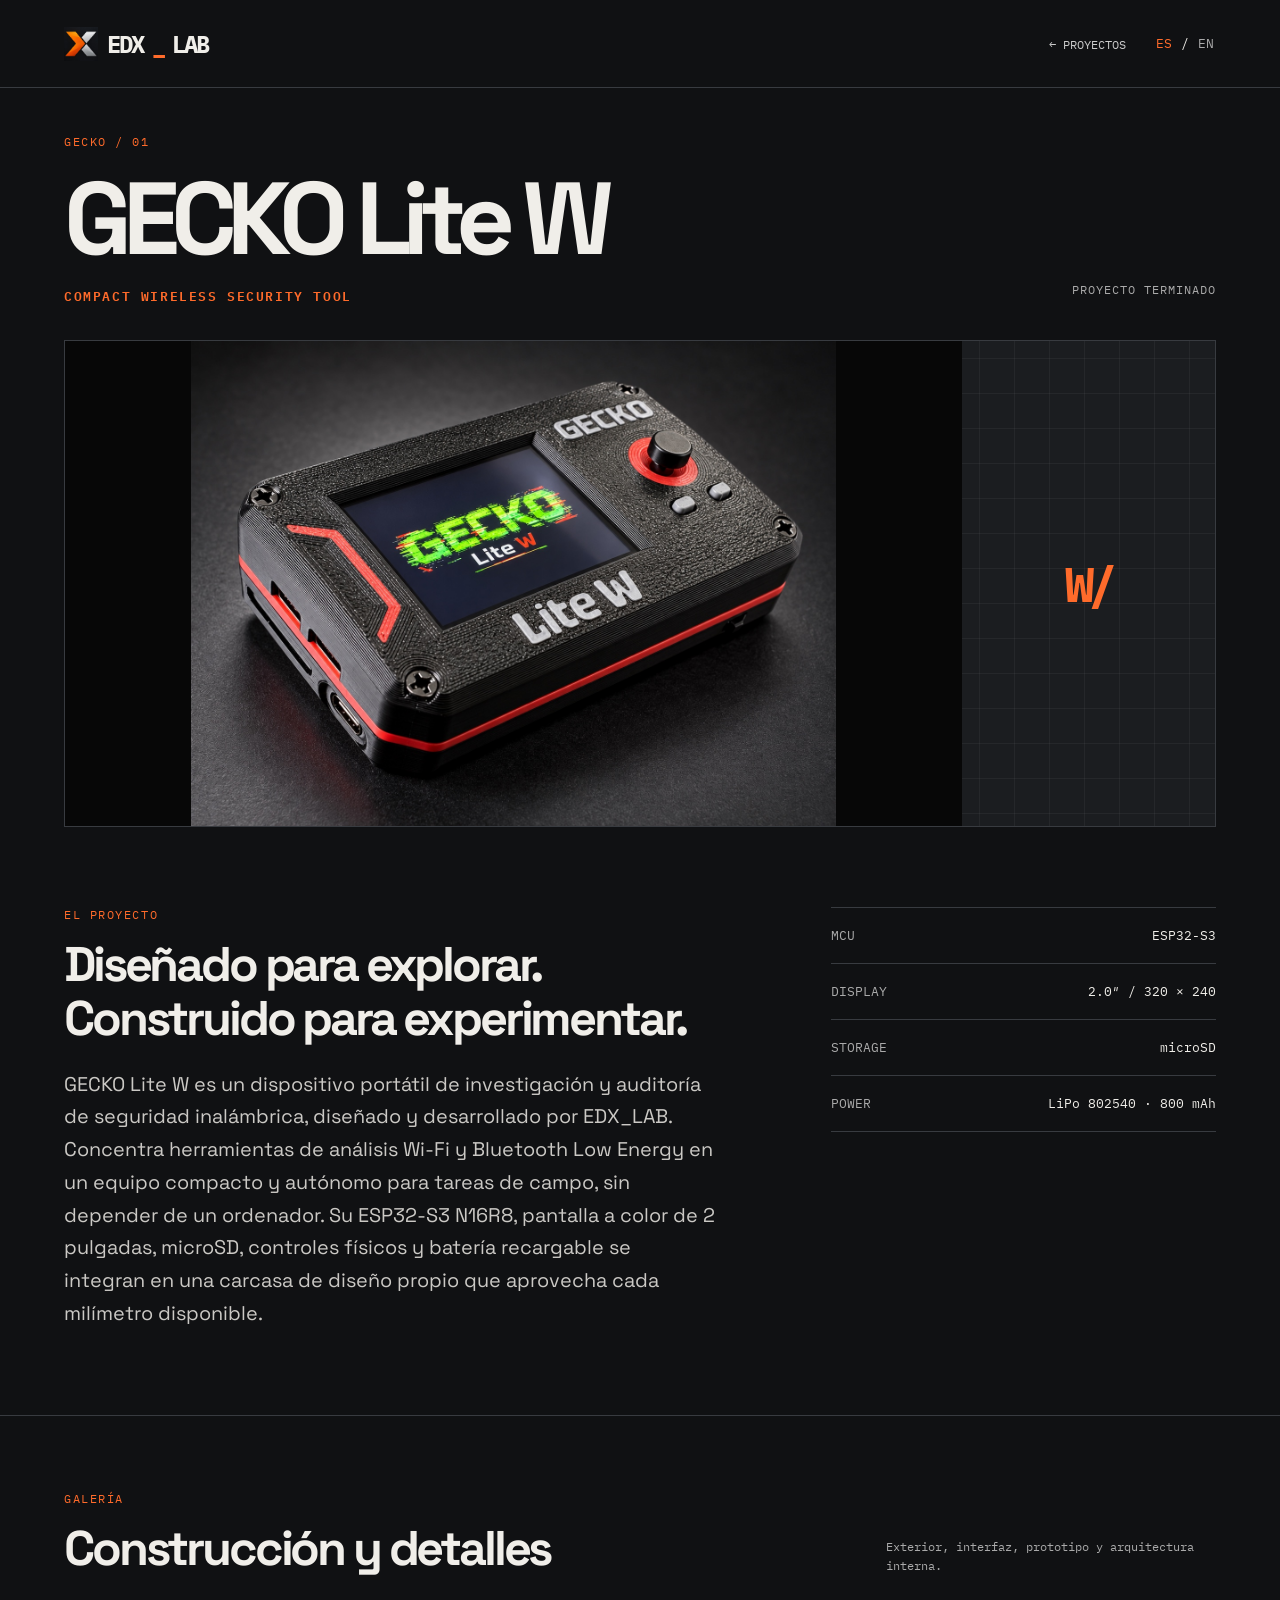
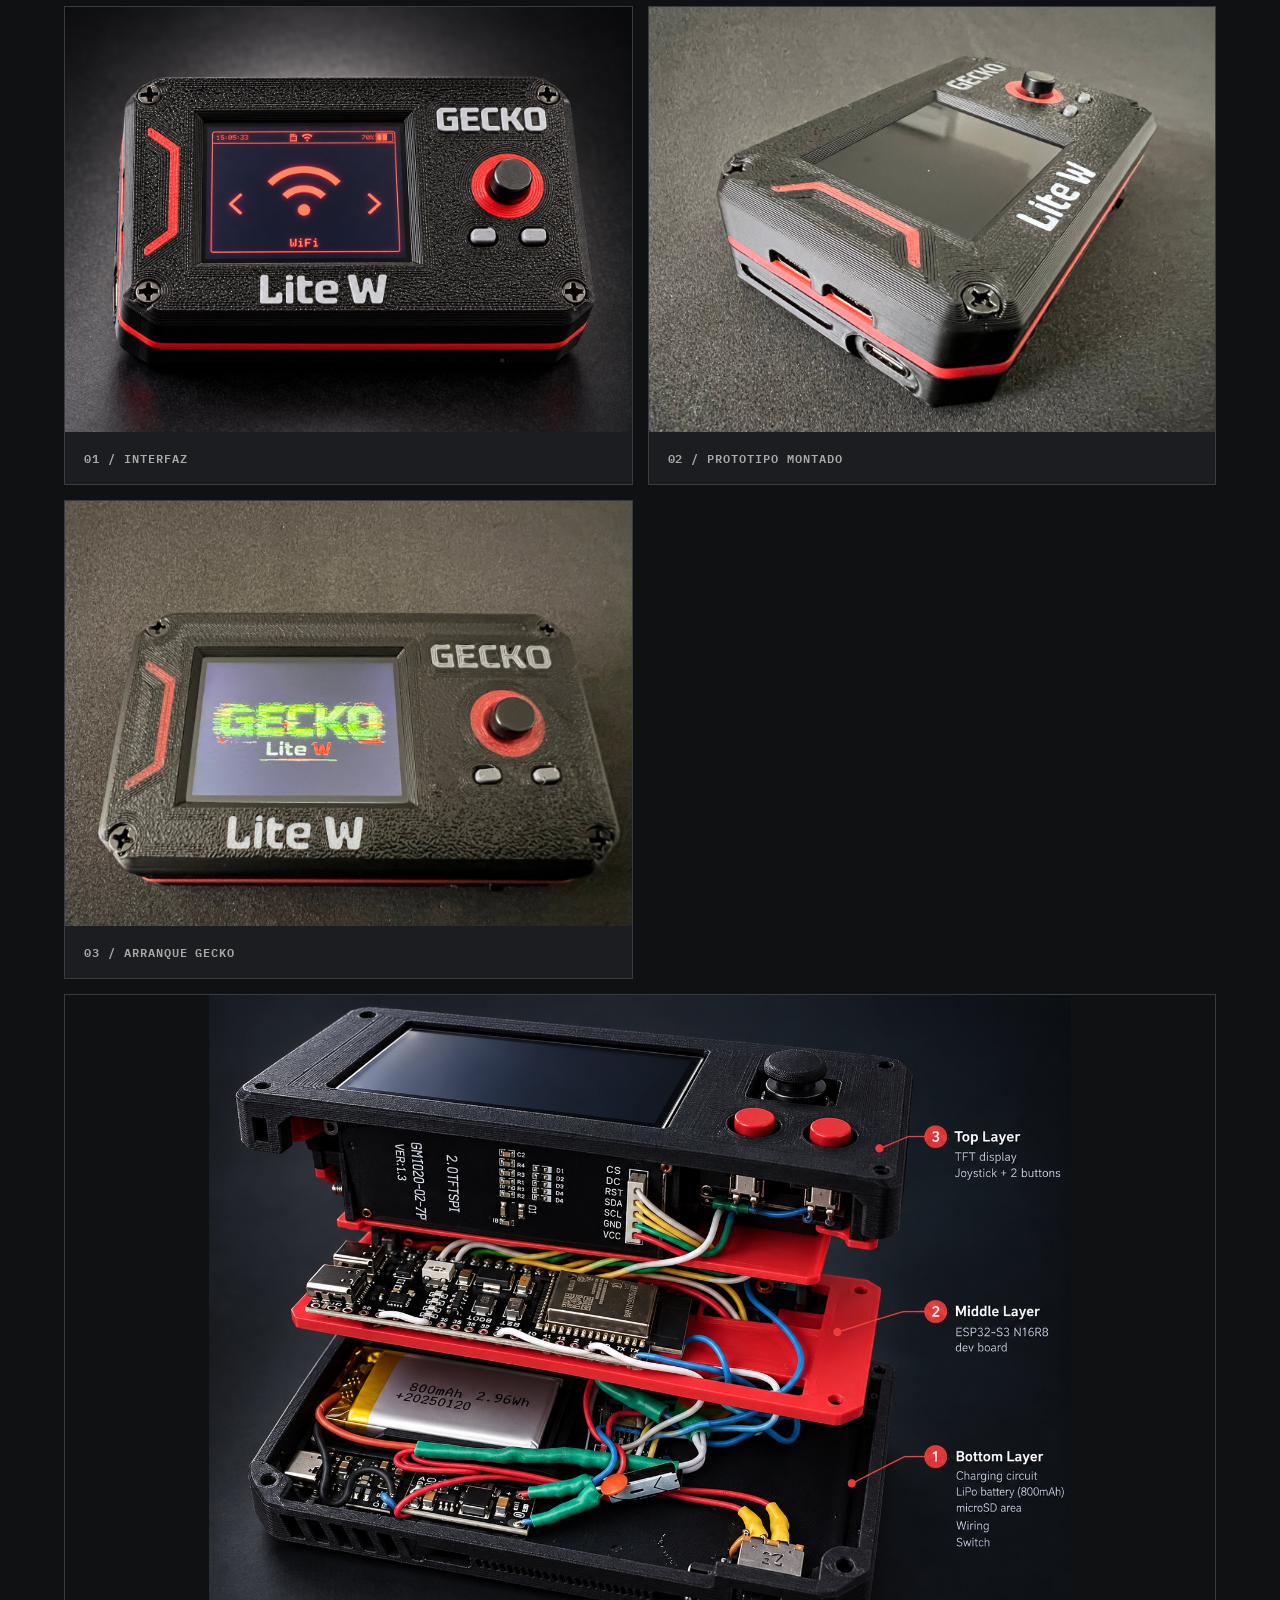
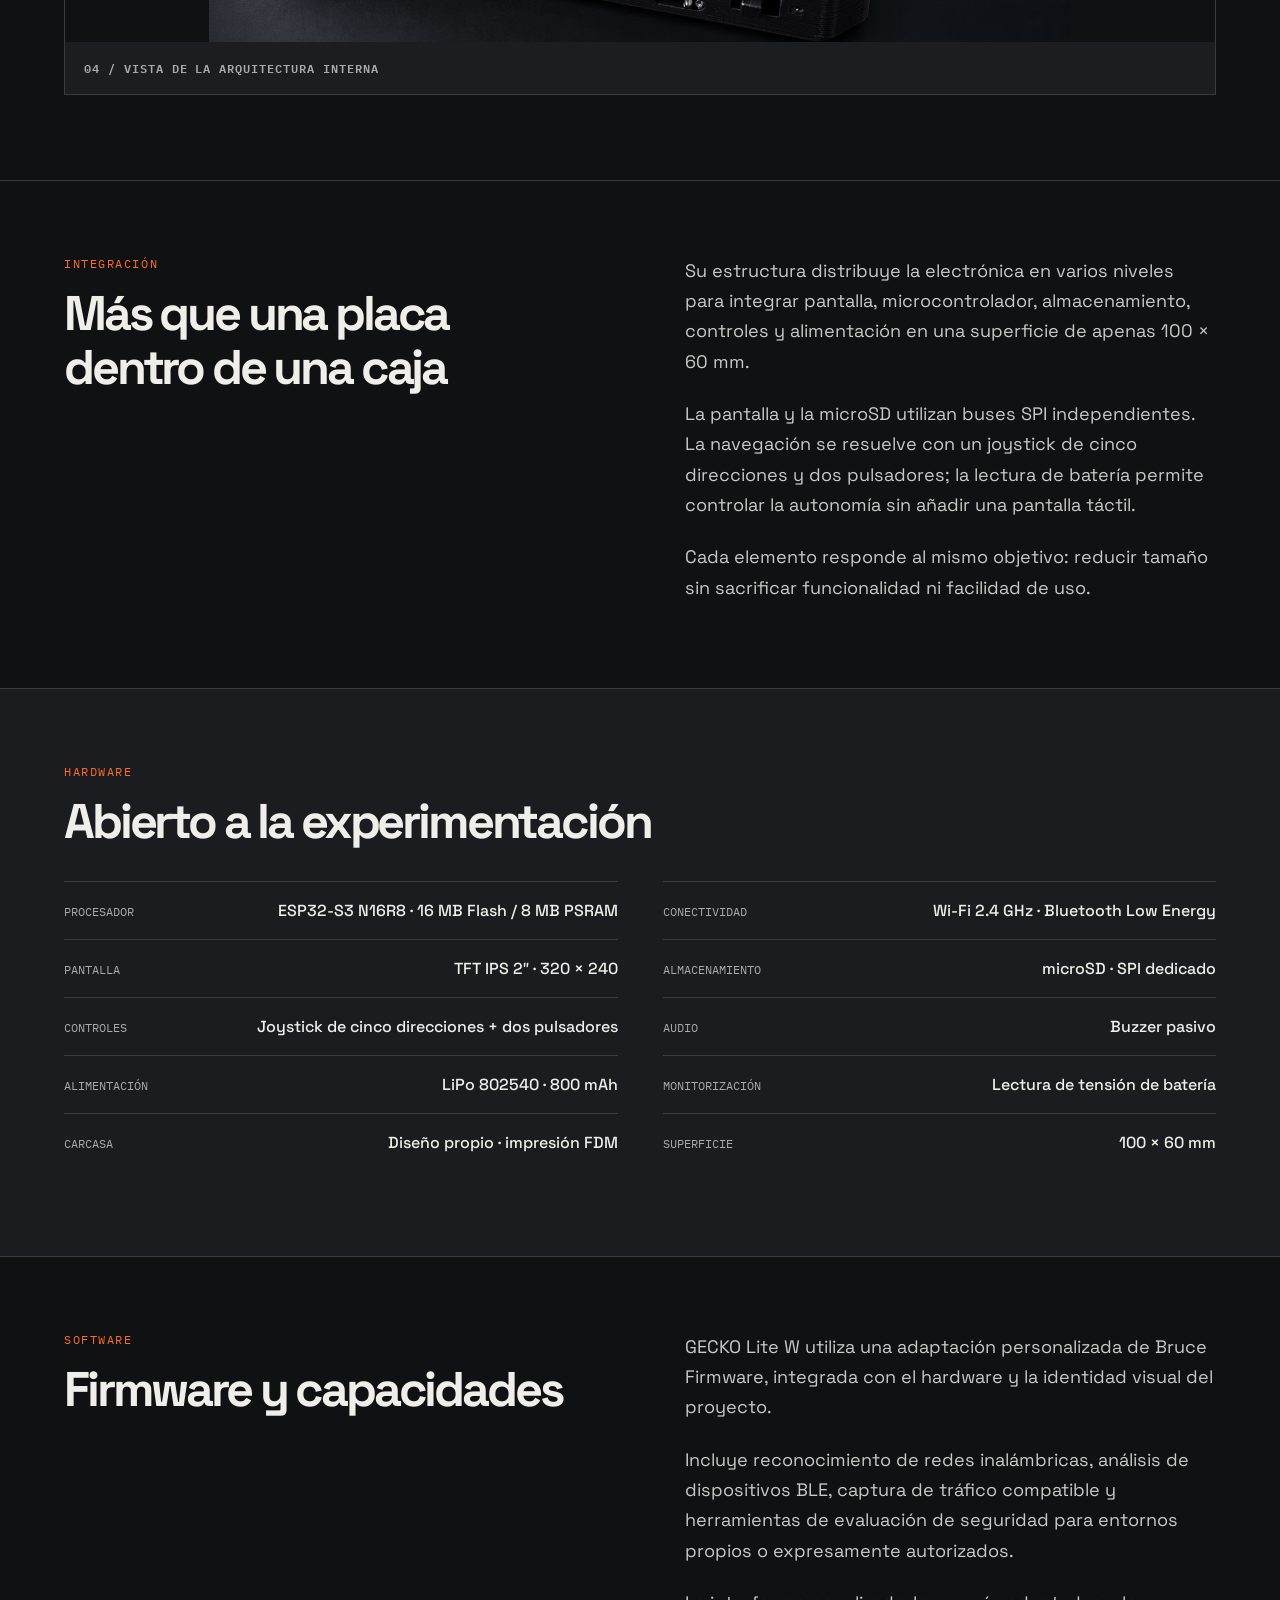
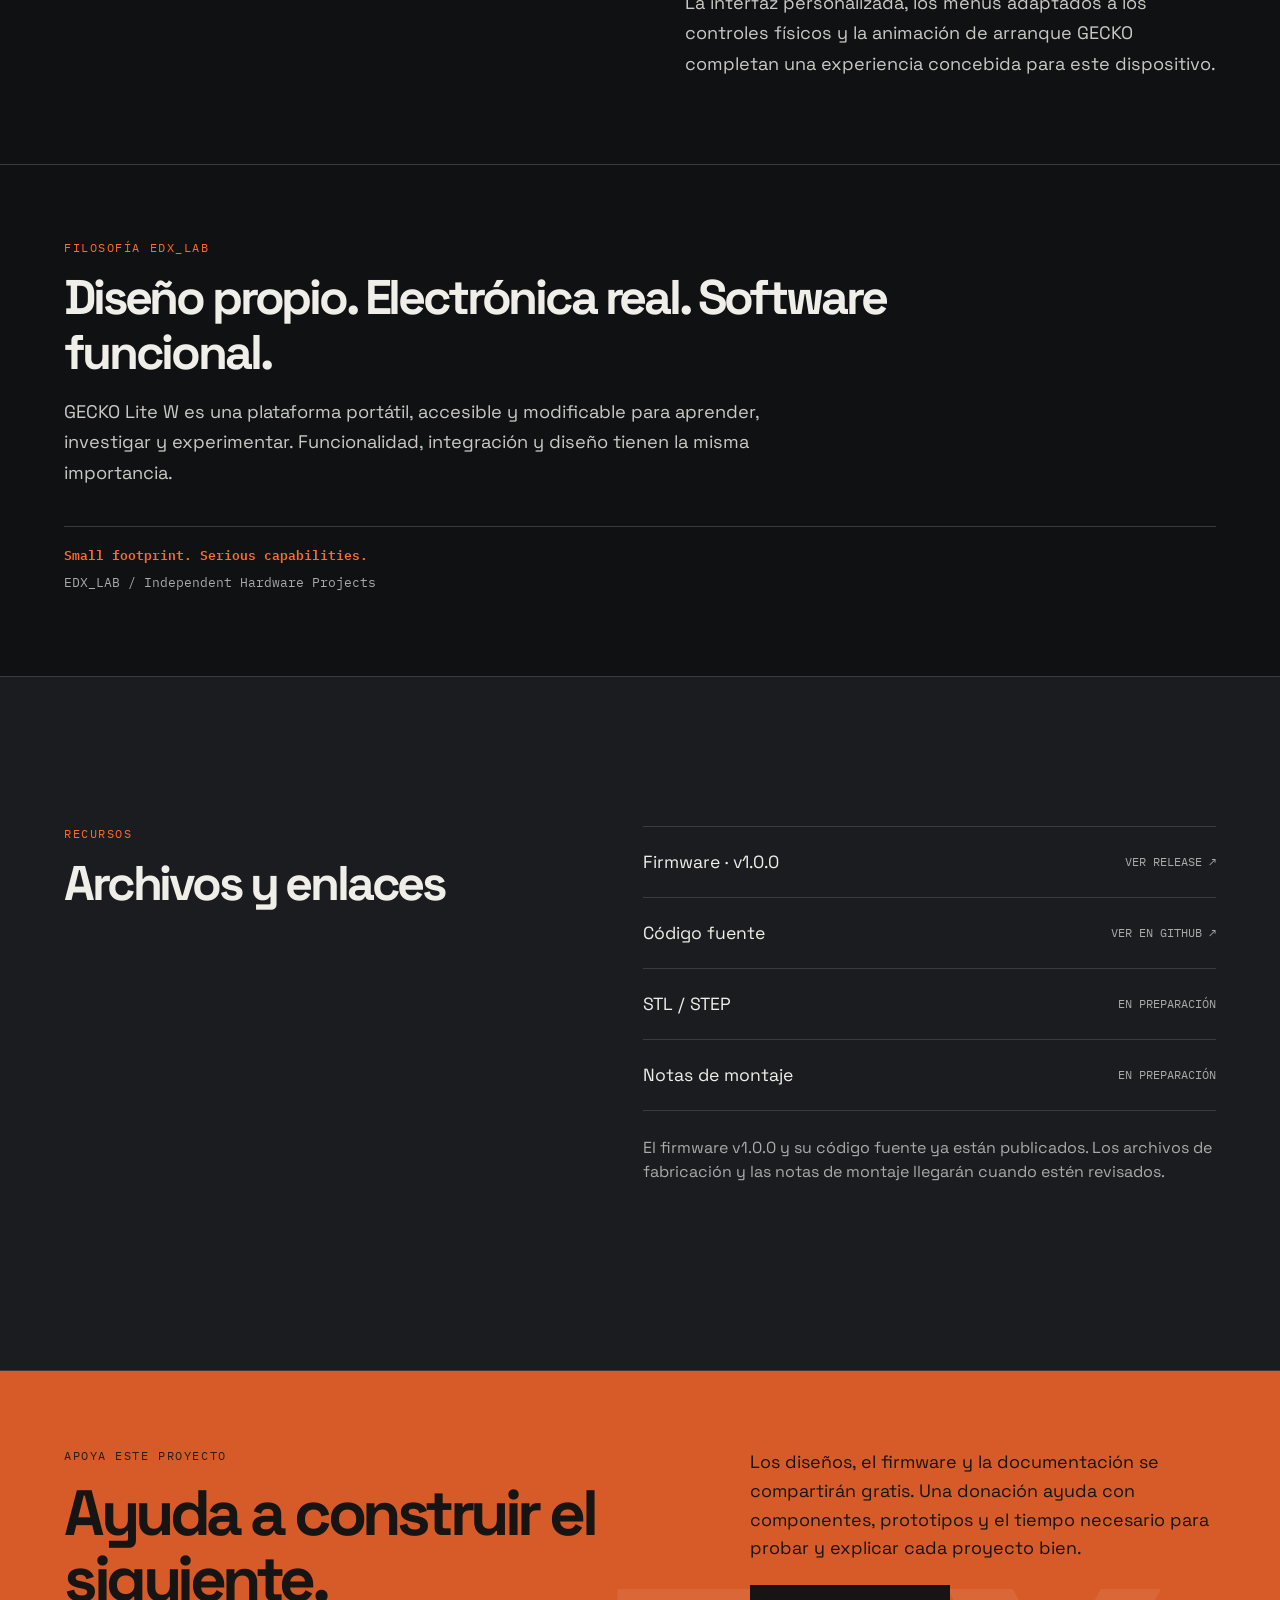
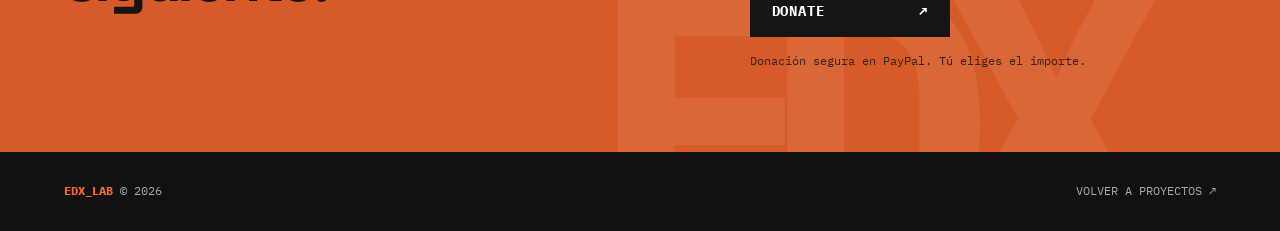
==== commit 6aaa40f3: "Show new logo and keep GECKO resources project-specific" ====
--- a/project.html
+++ b/project.html
@@ -4,16 +4,17 @@
 <meta charset="utf-8"><meta name="viewport" content="width=device-width, initial-scale=1">
 <title>GECKO Lite W — EDX_LAB</title>
 <meta name="description" content="GECKO Lite W: herramienta portátil de investigación inalámbrica. Diseño, hardware, firmware, fotografías y archivos de EDX_LAB.">
-<link rel="icon" type="image/svg+xml" href="data:image/svg+xml,%3Csvg xmlns='http://www.w3.org/2000/svg' viewBox='0 0 64 64'%3E%3Crect width='64' height='64' rx='12' fill='%23101113'/%3E%3Cpath d='M13 17h38v8H22v7h24v7H22v1h29v8H13z' fill='%23ff6b2b'/%3E%3C/svg%3E">
+<link rel="icon" type="image/svg+xml" href="data:image/svg+xml,%3Csvg%20xmlns%3D%27http%3A%2F%2Fwww.w3.org%2F2000%2Fsvg%27%20viewBox%3D%270%200%2064%2064%27%3E%3Crect%20width%3D%2764%27%20height%3D%2764%27%20rx%3D%2712%27%20fill%3D%27%23101113%27%2F%3E%3Cpath%20d%3D%27M7%2012h15l19%2020-19%2020H7l18-20z%27%20fill%3D%27%23ff7900%27%2F%3E%3Cpath%20d%3D%27M57%2012H42L29%2027l10%2010zM57%2052H42L29%2037l10-10z%27%20fill%3D%27%23e4e5e5%27%2F%3E%3C%2Fsvg%3E">
 <style>
 @import url('https://fonts.googleapis.com/css2?family=IBM+Plex+Mono:wght@400;500;600;700&family=Space+Grotesk:wght@400;500;600;700&display=swap');
 :root{color-scheme:dark;--bg:#101113;--panel:#1b1d20;--line:#383b40;--ink:#f0eee9;--muted:#aaa;--orange:#ff6b2b}*{box-sizing:border-box}html{scroll-behavior:smooth}body{margin:0;background:var(--bg);color:var(--ink);font-family:'Space Grotesk',Arial,sans-serif}a{color:inherit;text-decoration:none}button{font:inherit}.wrap{max-width:1440px;margin:auto;padding-left:clamp(20px,5vw,80px);padding-right:clamp(20px,5vw,80px)}.mono,.eyebrow,.meta,.lang,.button,.back,.stat,.note,.footer{font-family:'IBM Plex Mono',monospace}.header{height:88px;display:flex;align-items:center;justify-content:space-between;border-bottom:1px solid var(--line)}.brand{font:700 1.5rem 'IBM Plex Mono',monospace;letter-spacing:-.09em}.brand span{color:var(--orange)}.header-right{display:flex;align-items:center;gap:28px}.back{font-size:.78rem;text-transform:uppercase;color:#ccc}.back:hover{color:var(--orange)}.lang{display:flex;align-items:center;gap:7px;font-size:.8rem}.lang button{background:transparent;border:0;color:var(--muted);cursor:pointer;padding:6px 2px}.lang button.active{color:var(--orange)}.hero{padding-top:46px}.eyebrow{font-size:.75rem;text-transform:uppercase;letter-spacing:.13em;color:var(--orange)}.hero-head{display:flex;justify-content:space-between;align-items:end;gap:30px;margin:22px 0 33px}.hero h1{font-size:clamp(3.8rem,8vw,8.8rem);letter-spacing:-.09em;line-height:.94;margin:0}.status{color:var(--muted);font:.76rem 'IBM Plex Mono',monospace;text-transform:uppercase;letter-spacing:.08em;padding-bottom:10px;white-space:nowrap}.hero-art{height:clamp(300px,38vw,520px);position:relative;overflow:hidden;border:1px solid var(--line);background:radial-gradient(circle at 65% 45%,#39312d,#1b1d20 65%)}.hero-art:before,.photo-frame:before{content:'';position:absolute;inset:0;background:linear-gradient(90deg,transparent 49.7%,#ffffff0b 50%,transparent 50.3%),linear-gradient(transparent 49.7%,#ffffff0b 50%,transparent 50.3%);background-size:35px 35px;pointer-events:none}.hero-art .mark{position:absolute;inset:0;display:grid;place-items:center;font:700 clamp(5rem,15vw,13rem) 'IBM Plex Mono',monospace;letter-spacing:-.12em;color:var(--orange);text-shadow:15px 15px 0 #302925}.hero-art .corner{position:absolute;left:25px;top:22px;color:#b5b4b0;font:.77rem 'IBM Plex Mono',monospace;letter-spacing:.12em}.hero-art .corner.bottom{left:auto;top:auto;right:25px;bottom:22px}.hero-art img{position:absolute;inset:0;width:100%;height:100%;object-fit:cover;z-index:1}.hero-art.has-photo .mark{z-index:2;inset:auto 0 0 auto;width:22%;height:100%;font-size:clamp(2rem,4vw,5rem);text-shadow:none;background:#1b1d20cc;backdrop-filter:blur(5px)}.hero-art.has-photo .corner{display:none}.intro{display:grid;grid-template-columns:minmax(0,1.1fr) minmax(280px,.65fr);gap:9vw;padding-top:80px;padding-bottom:86px}.intro h2,.content h2{font-size:clamp(2rem,3.8vw,4rem);letter-spacing:-.065em;line-height:1.12;margin:15px 0 22px}.intro p{font-size:clamp(1.1rem,1.55vw,1.33rem);line-height:1.65;color:#cbc9c5;margin:0;max-width:760px}.stats{border-top:1px solid var(--line);align-self:start}.stat{display:flex;justify-content:space-between;gap:25px;padding:19px 0;border-bottom:1px solid var(--line);font-size:.82rem}.stat span:first-child{color:var(--muted)}.stat span:last-child{text-align:right;color:var(--ink)}.content{border-top:1px solid var(--line);padding-top:75px;padding-bottom:85px}.content-head{display:flex;justify-content:space-between;align-items:end;gap:25px;margin-bottom:30px}.content h2{margin-bottom:0}.note{color:var(--muted);font-size:.76rem;line-height:1.6;max-width:330px}.gallery{display:grid;grid-template-columns:1.35fr 1fr 1fr;gap:15px}.photo-frame{min-height:245px;background:#1b1d20;position:relative;border:1px solid var(--line);display:flex;align-items:end;padding:22px;overflow:hidden}.photo-frame span{position:relative;color:#8e8f8f;font:.73rem 'IBM Plex Mono',monospace;text-transform:uppercase;letter-spacing:.09em}.photo-frame img{position:absolute;inset:0;width:100%;height:100%;object-fit:cover}.files{background:#1a1c1f;border-top:1px solid var(--line);border-bottom:1px solid var(--line)}.files-inner{padding-top:74px;padding-bottom:84px;display:grid;grid-template-columns:1fr 1.2fr;gap:8vw}.files h2{margin-bottom:0}.file-list{border-top:1px solid var(--line)}.file-row{display:flex;justify-content:space-between;align-items:center;gap:20px;padding:24px 0;border-bottom:1px solid var(--line);font-size:1.1rem}.file-row small{font:.75rem 'IBM Plex Mono',monospace;text-transform:uppercase;color:var(--muted);white-space:nowrap}.file-link{transition:color .2s ease}.file-link:hover,.file-link:hover small{color:var(--orange)}.file-note{font-size:1rem;color:#aaa;line-height:1.55;margin-top:25px}.support{position:relative;overflow:hidden;background:#d65b29;color:#171513}.support:before{content:'EDX_';position:absolute;right:-.03em;bottom:-.4em;font:700 clamp(10rem,30vw,32rem)/1 'IBM Plex Mono',monospace;letter-spacing:-.14em;color:#ffffff12;pointer-events:none}.support-inner{position:relative;display:grid;grid-template-columns:1fr .8fr;gap:8vw;padding-top:77px;padding-bottom:82px}.support .eyebrow{color:#2d1d14}.support h2{font-size:clamp(2.7rem,5vw,5.4rem);line-height:1.03;letter-spacing:-.07em;margin:18px 0 0}.support-copy{align-self:end}.support-copy p{font-size:1.12rem;line-height:1.6;margin:0 0 22px}.donate-button{background:#171513;color:#fff;border:0;padding:17px 22px;min-width:200px;display:inline-flex;justify-content:space-between;gap:35px;font:700 .88rem 'IBM Plex Mono',monospace;letter-spacing:.07em;cursor:pointer;transition:background .2s ease,transform .2s ease}.donate-button:hover{background:#30251f;transform:translateY(-2px)}.donate-button:focus-visible{outline-color:#171513}.support-note{display:block;margin-top:14px;font:.78rem/1.5 'IBM Plex Mono',monospace;color:#34231b}.footer{display:flex;justify-content:space-between;gap:20px;padding-top:31px;padding-bottom:33px;color:var(--muted);font-size:.75rem;text-transform:uppercase}.footer strong{color:var(--orange)}a:focus-visible,button:focus-visible{outline:2px solid var(--orange);outline-offset:4px}@media(max-width:850px){.intro,.files-inner,.support-inner{grid-template-columns:1fr;gap:35px}.gallery{grid-template-columns:1fr 1fr}.gallery .photo-frame:first-child{grid-column:span 2;min-height:290px}.hero-head{align-items:start;flex-direction:column}.hero-art{height:350px}}@media(max-width:530px){.header{height:72px}.header-right{gap:12px}.back{font-size:.68rem}.hero h1{font-size:3.8rem}.hero-art{height:240px}.hero-art .mark{font-size:6rem}.intro{padding-top:57px;padding-bottom:63px}.content{padding-top:59px;padding-bottom:65px}.content-head{display:block}.gallery{grid-template-columns:1fr}.gallery .photo-frame:first-child{grid-column:auto;min-height:220px}.photo-frame{min-height:190px}.files-inner{padding-top:60px;padding-bottom:68px}.support-inner{padding-top:64px;padding-bottom:70px}.footer{flex-direction:column}}
 .hero-art.has-photo img{inset:0 auto 0 0;width:78%;height:100%;object-fit:contain;background:#070707}.hero-art.has-photo .mark{background-color:#1b1d20;background-image:linear-gradient(90deg,transparent 49.7%,#ffffff0b 50%,transparent 50.3%),linear-gradient(transparent 49.7%,#ffffff0b 50%,transparent 50.3%);background-size:35px 35px;backdrop-filter:none;font-size:clamp(1.8rem,3.8vw,4rem)}
 .hero-subtitle{font:600 .83rem "IBM Plex Mono",monospace;letter-spacing:.12em;text-transform:uppercase;color:var(--orange);margin:18px 0 0}.gallery{grid-template-columns:repeat(2,minmax(0,1fr))}.gallery-item{margin:0;background:#1b1d20;border:1px solid var(--line);min-width:0}.gallery-item img{display:block;width:100%;height:auto;aspect-ratio:4/3;object-fit:cover}.gallery-item figcaption{padding:16px 19px;color:var(--muted);font:600 .75rem "IBM Plex Mono",monospace;letter-spacing:.08em;text-transform:uppercase}.gallery-item-wide{grid-column:1/-1}.gallery-item-wide img{aspect-ratio:16/9;object-fit:contain;background:#101113}.story-grid{display:grid;grid-template-columns:1fr 1.05fr;gap:9vw}.story-copy p{font-size:1.13rem;line-height:1.68;color:#cbc9c5;margin:0 0 22px}.story-copy p:last-child{margin-bottom:0}.spec-section{background:#1a1c1f}.spec-grid{display:grid;grid-template-columns:1fr 1fr;gap:0 45px;margin-top:32px}.spec-grid div{display:flex;justify-content:space-between;align-items:baseline;gap:22px;border-top:1px solid var(--line);padding:18px 0}.spec-grid span{font:.75rem "IBM Plex Mono",monospace;text-transform:uppercase;color:var(--muted)}.spec-grid strong{text-align:right;font-weight:500;font-size:1rem}.manifesto h2{max-width:900px}.manifesto p{max-width:760px;color:#cbc9c5;font-size:1.14rem;line-height:1.65}.manifesto-sign{margin-top:38px;border-top:1px solid var(--line);padding-top:17px;font:600 .8rem "IBM Plex Mono",monospace;color:var(--orange)}.manifesto-sign span{display:block;color:var(--muted);margin-top:8px;font-weight:400}@media(max-width:850px){.story-grid{grid-template-columns:1fr;gap:25px}.spec-grid{grid-template-columns:1fr}}@media(max-width:530px){.gallery{grid-template-columns:1fr}.gallery-item-wide{grid-column:auto}.gallery-item-wide img{aspect-ratio:4/3}.spec-grid div{display:block}.spec-grid strong{display:block;text-align:left;margin-top:8px}.hero-subtitle{font-size:.7rem}}
 </style>
+<link rel="stylesheet" href="assets/edx-mark.css">
 </head>
 <body>
-<header class="header wrap"><a class="brand" href="index.html" aria-label="EDX LAB">EDX<span>_</span>LAB</a><div class="header-right"><a class="back" href="index.html#projects" id="back">← Proyectos</a><div class="lang"><button type="button" class="active" data-lang="es" aria-pressed="true">ES</button><span>/</span><button type="button" data-lang="en" aria-pressed="false">EN</button></div></div></header>
+<header class="header wrap"><a class="brand" href="index.html" aria-label="EDX LAB"><span class="brand-icon edx-mark" aria-hidden="true"></span>EDX<span>_</span>LAB</a><div class="header-right"><a class="back" href="index.html#projects" id="back">← Proyectos</a><div class="lang"><button type="button" class="active" data-lang="es" aria-pressed="true">ES</button><span>/</span><button type="button" data-lang="en" aria-pressed="false">EN</button></div></div></header>
 <main>
 <section class="hero wrap"><div class="eyebrow" id="serial"></div><div class="hero-head"><div><h1 id="name"></h1><p class="hero-subtitle">Compact Wireless Security Tool</p></div><span class="status" id="status"></span></div><div class="hero-art" id="cover"><span class="corner" id="category"></span><span class="mark" id="mark"></span><span class="corner bottom" id="chip"></span></div></section>
 <section class="intro wrap"><div><div class="eyebrow" id="story-label"></div><h2 id="headline"></h2><p id="description"></p></div><div class="stats" id="stats"></div></section>
@@ -51,7 +52,6 @@
 function setText(id,value){document.getElementById(id).textContent=value}function render(lang){let l=labels[lang];document.documentElement.lang=lang;document.title=project.name+' — EDX_LAB';setText('back',l.back);setText('serial',project.serial);setText('name',project.name);setText('status',project.status[lang]);setText('category',project.category);setText('mark',project.mark);setText('chip',project.chip);setText('story-label',l.story);setText('headline',project.headline[lang]);setText('description',project.description[lang]);setText('gallery-label',l.galleryLabel);setText('gallery-title',l.gallery);setText('gallery-note',l.galleryNote);setText('files-label',l.filesLabel);setText('files-title',l.files);setText('files-note',l.filesNote);setText('support-label',l.supportLabel);setText('support-title',l.supportTitle);setText('support-copy',l.supportCopy);setText('support-note',l.supportNote);setText('footer-back',l.footer);document.getElementById('stats').replaceChildren(...project.stats.map(([key,value])=>{let row=document.createElement('div');row.className='stat';let a=document.createElement('span'),b=document.createElement('span');a.textContent=key;b.textContent=value;row.append(a,b);return row}));const links=[
   {name:'Firmware · v1.0.0',action:lang==='es'?'Ver release ↗':'View release ↗',href:'https://github.com/edx-lab/GECKO-Lite-W/releases/tag/v1.0.0'},
   {name:lang==='es'?'Código fuente':'Source code',action:lang==='es'?'Ver en GitHub ↗':'View on GitHub ↗',href:'https://github.com/edx-lab/GECKO-Lite-W'},
-  {name:lang==='es'?'Web EDX_LAB':'EDX_LAB website',action:lang==='es'?'Repositorio ↗':'Repository ↗',href:'https://github.com/edx-lab/edx-lab.github.io'},
   {name:'STL / STEP',action:l.pending},
   {name:lang==='es'?'Notas de montaje':'Build notes',action:l.pending}
 ];document.getElementById('file-list').replaceChildren(...links.map(item=>{let row=document.createElement(item.href?'a':'div');row.className='file-row'+(item.href?' file-link':'');if(item.href){row.href=item.href;row.target='_blank';row.rel='noopener noreferrer'}let a=document.createElement('span'),b=document.createElement('small');a.textContent=item.name;b.textContent=item.action;row.append(a,b);return row}));document.querySelectorAll('[data-es][data-en]').forEach(el=>{el.textContent=el.dataset[lang]});document.querySelectorAll('[data-lang]').forEach(b=>{let active=b.dataset.lang===lang;b.classList.toggle('active',active);b.setAttribute('aria-pressed',String(active))});try{localStorage.setItem('edx_lang',lang)}catch(e){}}
--- a/assets/edx-mark.css
+++ b/assets/edx-mark.css
@@ -0,0 +1 @@
+.edx-mark{background-image:url([data-uri]);background-position:center;background-size:cover;background-repeat:no-repeat}.brand{display:inline-flex;align-items:center;gap:9px}.brand-icon{display:inline-block;width:34px;height:34px;flex:none}.hero-logo{border-radius:0;box-shadow:none;flex:none}@media(max-width:530px){.brand-icon{width:27px;height:27px}}
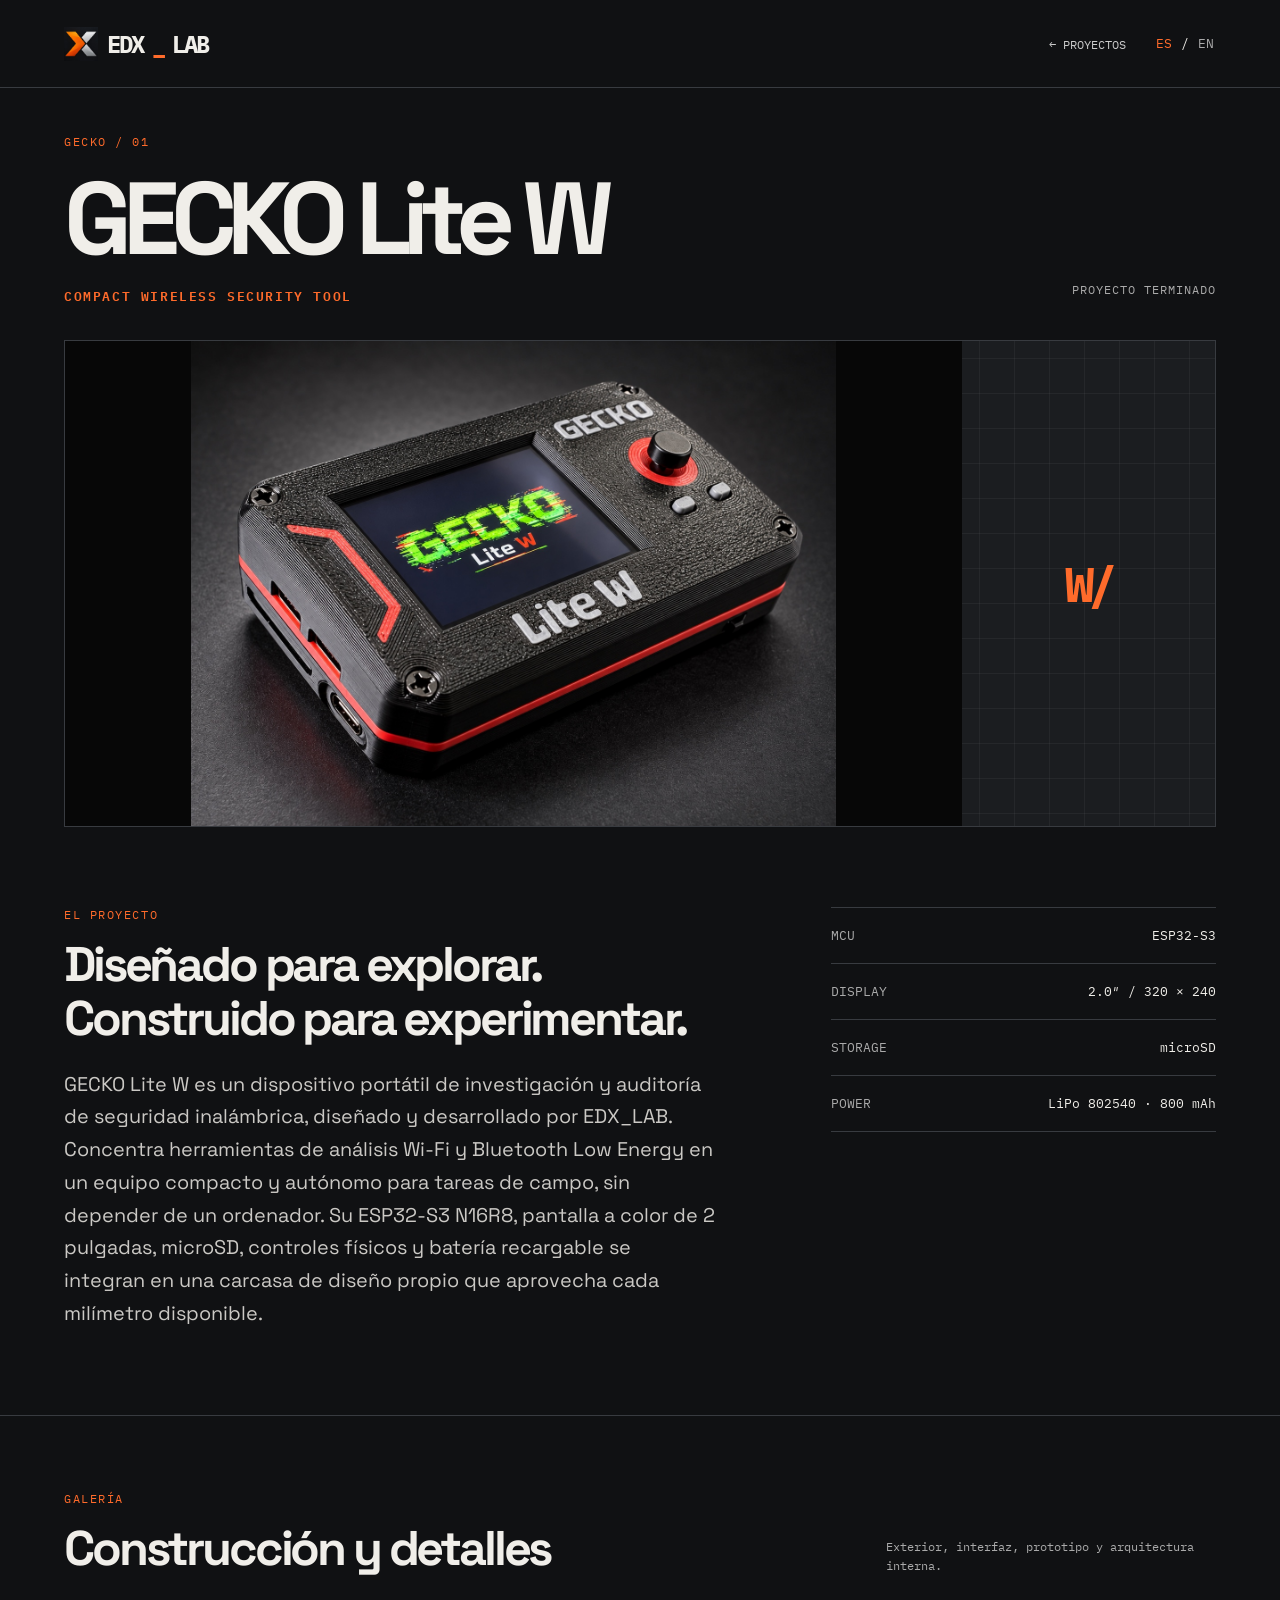
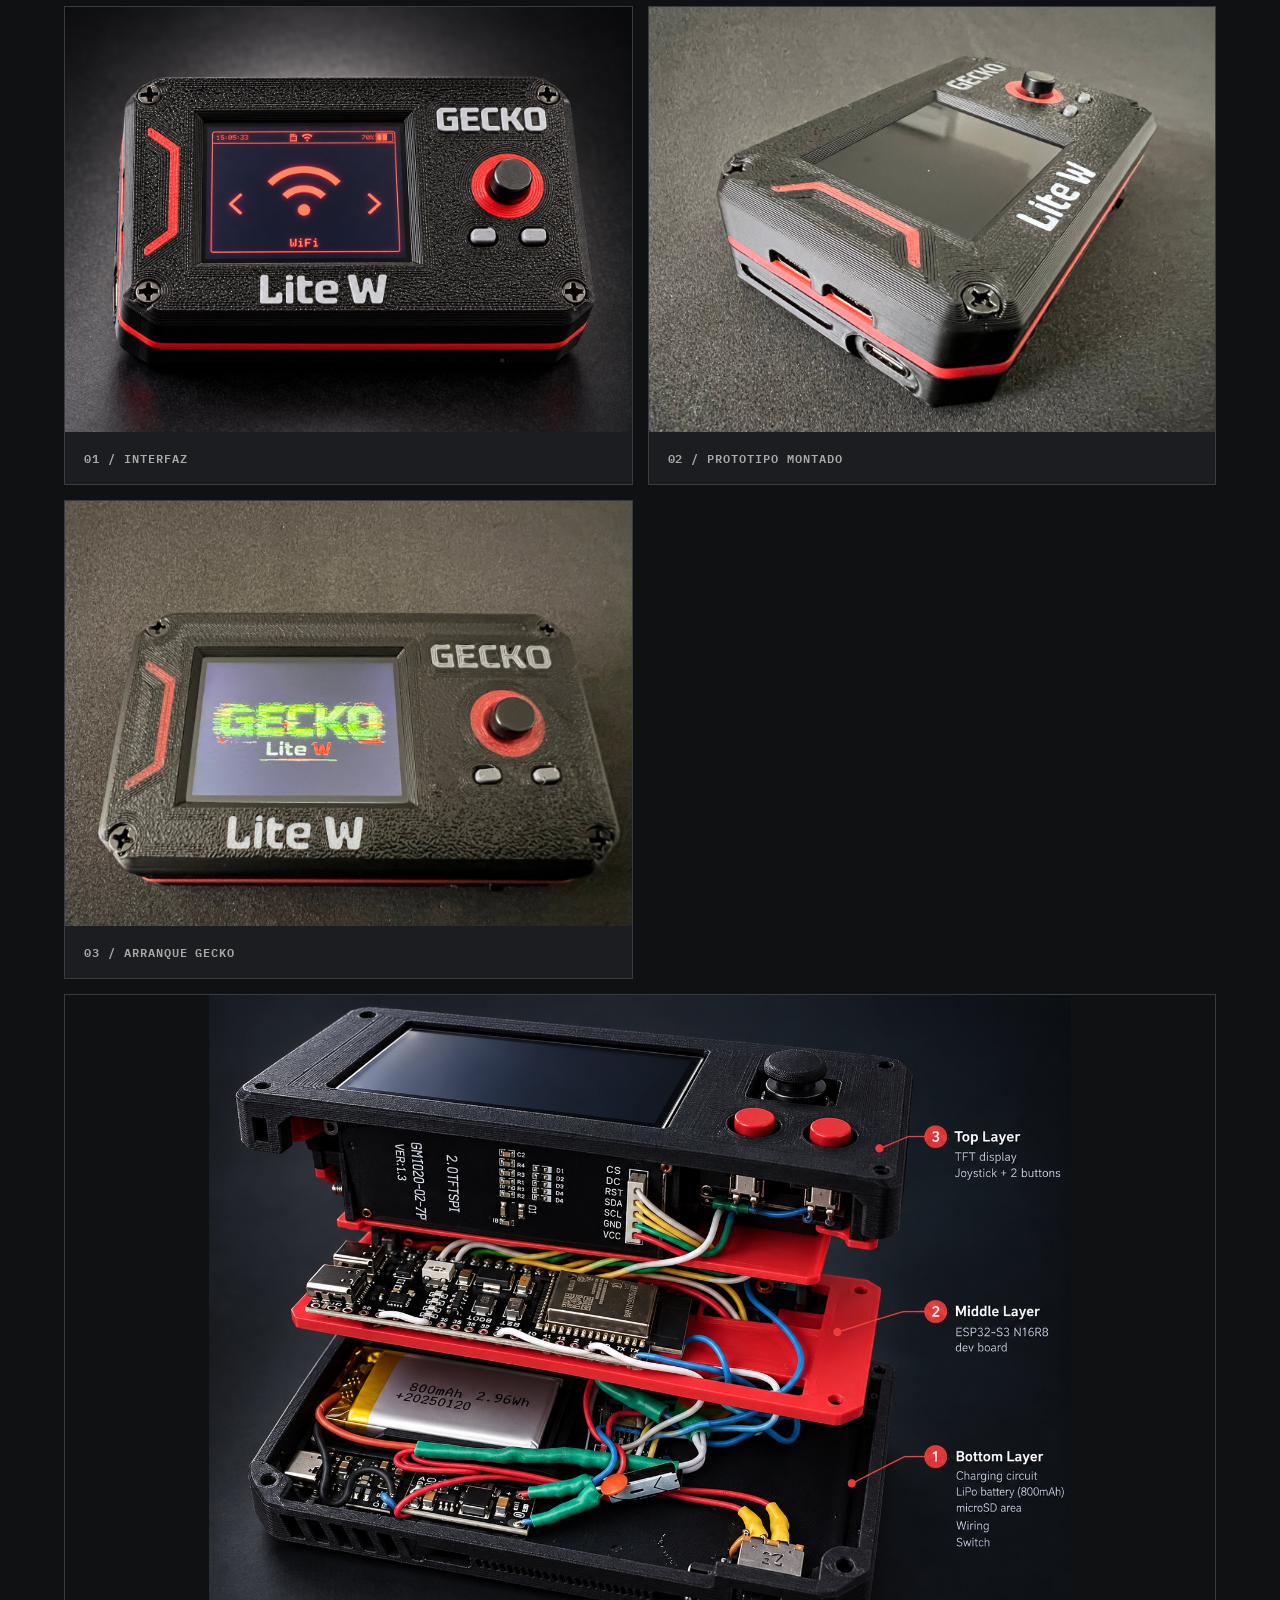
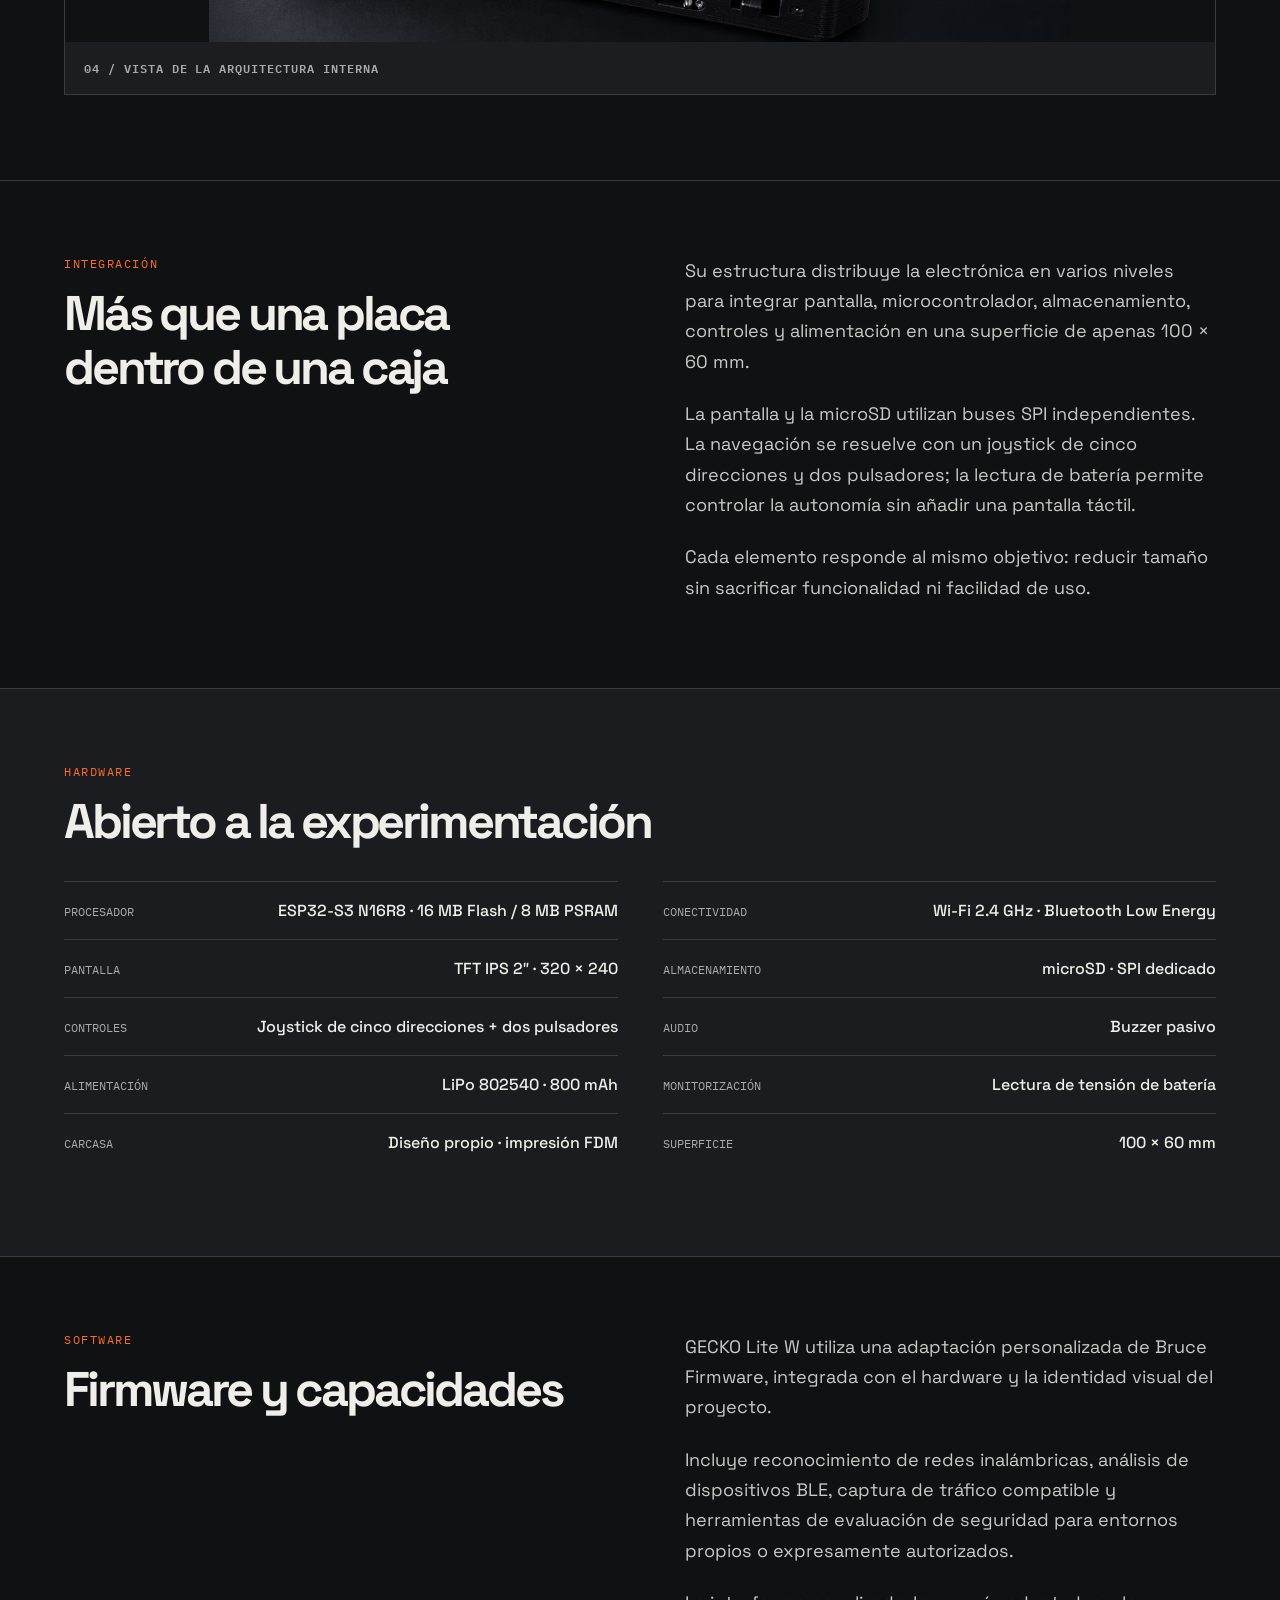
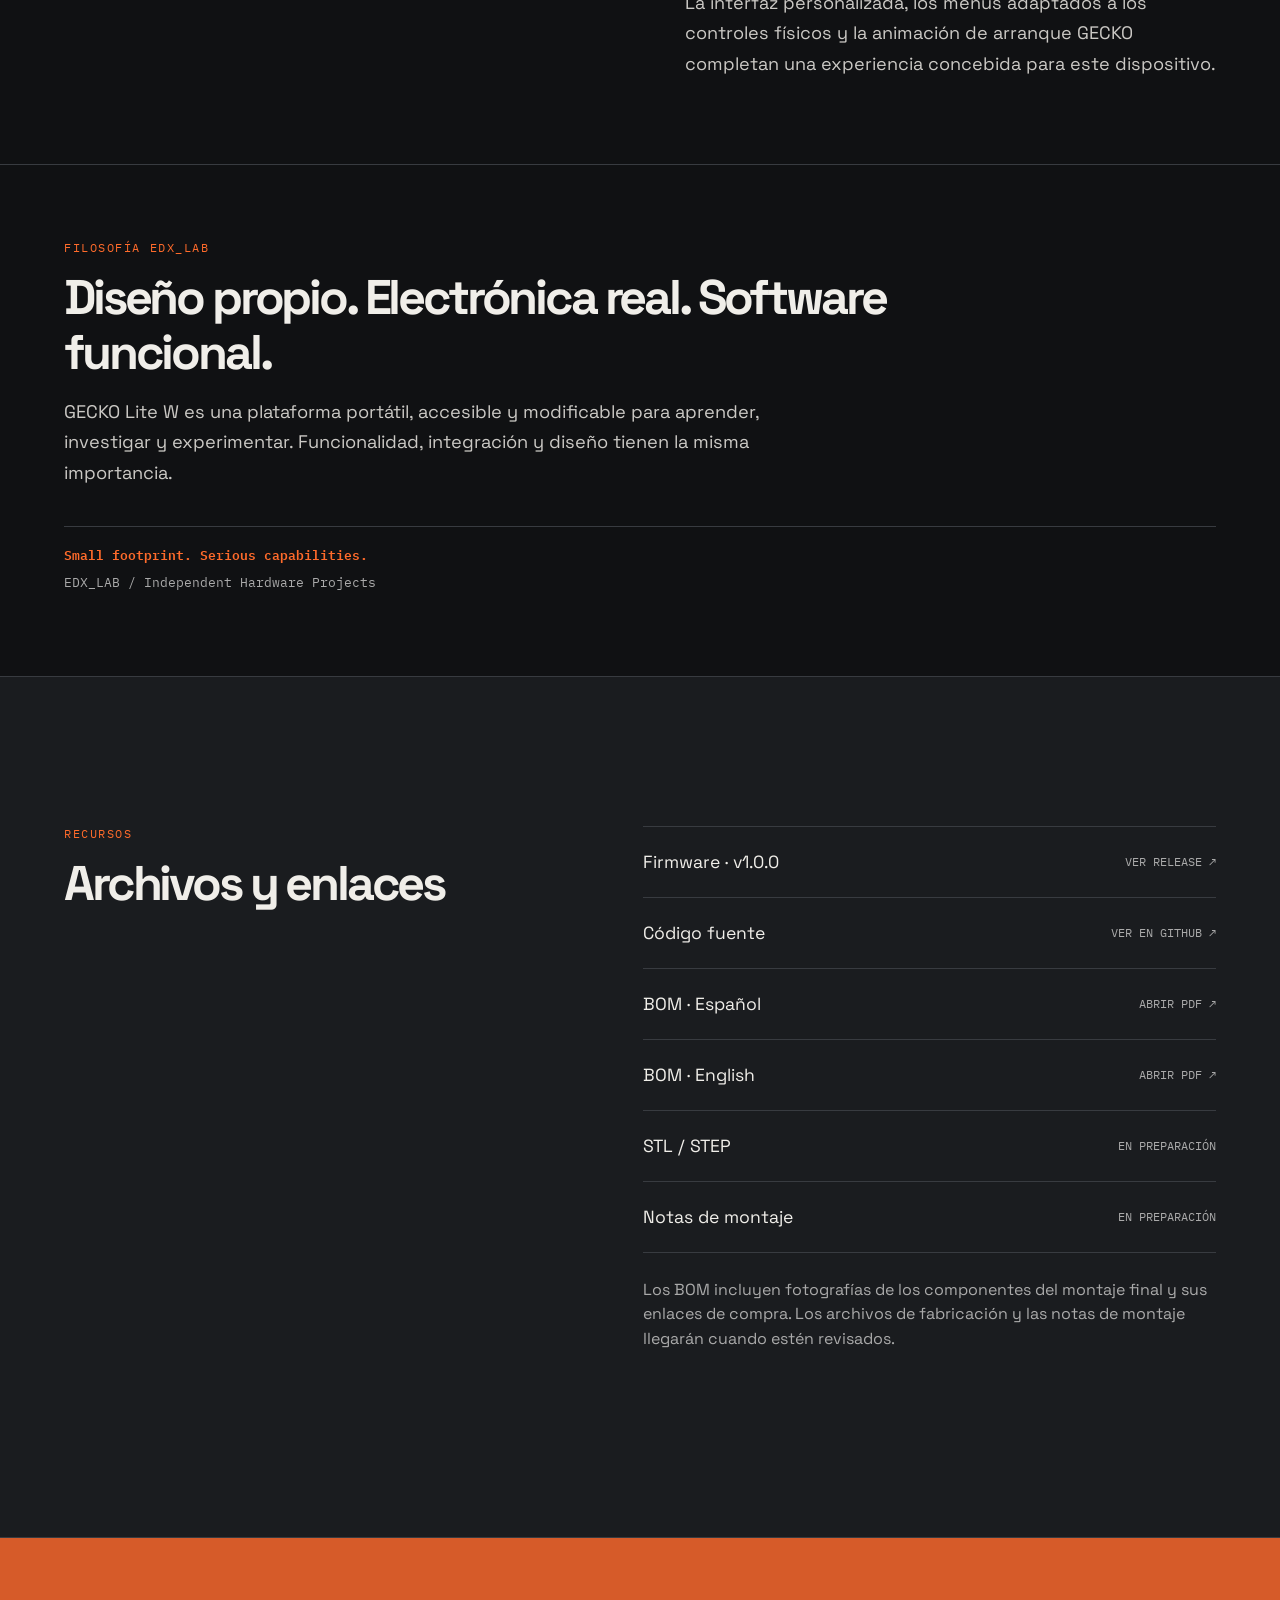
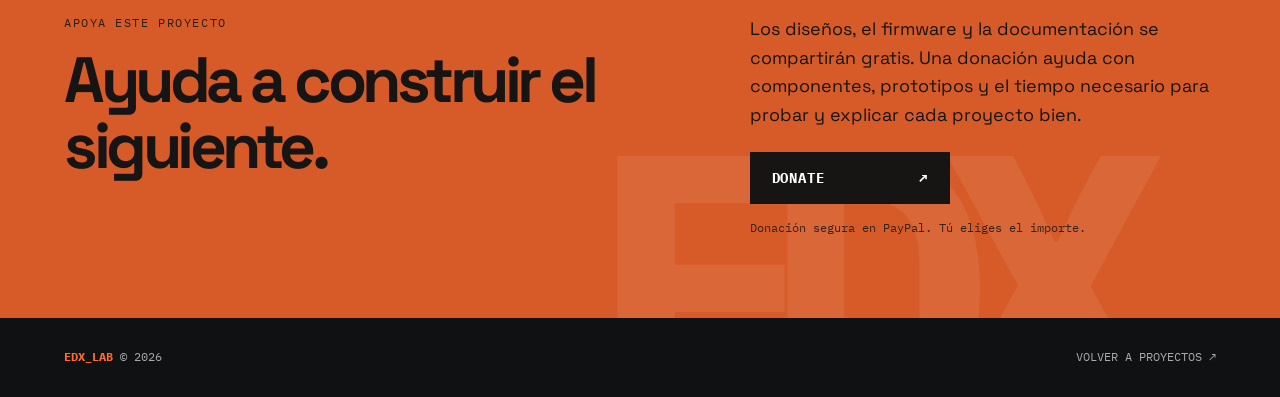
==== commit c0e87e61: "Add Spanish and English GECKO Lite W BOM PDFs" ====
--- a/project.html
+++ b/project.html
@@ -48,10 +48,12 @@
 'gecko-lite-w':{name:'GECKO Lite W',serial:'GECKO / 01',mark:'W/',category:'01 / WIRELESS',chip:'ESP32-S3',status:{es:'Proyecto terminado',en:'Completed project'},headline:{es:'Diseñado para explorar. Construido para experimentar.',en:'Designed to explore. Built to experiment.'},description:{es:'GECKO Lite W es un dispositivo portátil de investigación y auditoría de seguridad inalámbrica, diseñado y desarrollado por EDX_LAB. Concentra herramientas de análisis Wi-Fi y Bluetooth Low Energy en un equipo compacto y autónomo para tareas de campo, sin depender de un ordenador. Su ESP32-S3 N16R8, pantalla a color de 2 pulgadas, microSD, controles físicos y batería recargable se integran en una carcasa de diseño propio que aprovecha cada milímetro disponible.',en:'GECKO Lite W is a portable wireless security research and auditing device designed and developed by EDX_LAB. It brings Wi-Fi and Bluetooth Low Energy analysis tools into a compact, self-contained device for field work without relying on a computer. Its ESP32-S3 N16R8, 2-inch color display, microSD, physical controls and rechargeable battery fit into a custom enclosure designed around every available millimeter.'},stats:[['MCU','ESP32-S3'],['DISPLAY','2.0″ / 320 × 240'],['STORAGE','microSD'],['POWER','LiPo 802540 · 800 mAh']]}
 };
 const slug=new URLSearchParams(location.search).get('project');if(slug&&slug!=='gecko-lite-w')location.replace('index.html#projects');const project=projects['gecko-lite-w'];if(!slug||slug==='gecko-lite-w'){const cover=document.getElementById('cover');cover.classList.add('has-photo');const image=document.createElement('img');image.src='assets/gecko-lite-w-cover.jpeg';image.alt='Portada de GECKO Lite W con el dispositivo negro y naranja';cover.prepend(image)}
-const labels={es:{back:'← Proyectos',story:'El proyecto',gallery:'Construcción y detalles',galleryLabel:'Galería',galleryNote:'Exterior, interfaz, prototipo y arquitectura interna.',filesLabel:'Recursos',files:'Archivos y enlaces',filesNote:'El firmware v1.0.0 y su código fuente ya están publicados. Los archivos de fabricación y las notas de montaje llegarán cuando estén revisados.',pending:'En preparación',supportLabel:'Apoya este proyecto',supportTitle:'Ayuda a construir el siguiente.',supportCopy:'Los diseños, el firmware y la documentación se compartirán gratis. Una donación ayuda con componentes, prototipos y el tiempo necesario para probar y explicar cada proyecto bien.',supportNote:'Donación segura en PayPal. Tú eliges el importe.',footer:'Volver a proyectos ↗'},en:{back:'← Projects',story:'The project',gallery:'Build and details',galleryLabel:'Gallery',galleryNote:'Exterior, interface, prototype and internal architecture.',filesLabel:'Resources',files:'Files and links',filesNote:'Firmware v1.0.0 and its source code are available. Fabrication files and build notes will follow once reviewed.',pending:'In preparation',supportLabel:'Support this project',supportTitle:'Help build what comes next.',supportCopy:'Designs, firmware and documentation will be shared for free. A donation helps cover components, prototypes and the time it takes to test and explain each project properly.',supportNote:'Secure donation on PayPal. You choose the amount.',footer:'Back to projects ↗'}};
+const labels={es:{back:'← Proyectos',story:'El proyecto',gallery:'Construcción y detalles',galleryLabel:'Galería',galleryNote:'Exterior, interfaz, prototipo y arquitectura interna.',filesLabel:'Recursos',files:'Archivos y enlaces',filesNote:'Los BOM incluyen fotografías de los componentes del montaje final y sus enlaces de compra. Los archivos de fabricación y las notas de montaje llegarán cuando estén revisados.',pending:'En preparación',supportLabel:'Apoya este proyecto',supportTitle:'Ayuda a construir el siguiente.',supportCopy:'Los diseños, el firmware y la documentación se compartirán gratis. Una donación ayuda con componentes, prototipos y el tiempo necesario para probar y explicar cada proyecto bien.',supportNote:'Donación segura en PayPal. Tú eliges el importe.',footer:'Volver a proyectos ↗'},en:{back:'← Projects',story:'The project',gallery:'Build and details',galleryLabel:'Gallery',galleryNote:'Exterior, interface, prototype and internal architecture.',filesLabel:'Resources',files:'Files and links',filesNote:'The BOMs include photographs of the final build components and their purchase links. Fabrication files and build notes will follow once reviewed.',pending:'In preparation',supportLabel:'Support this project',supportTitle:'Help build what comes next.',supportCopy:'Designs, firmware and documentation will be shared for free. A donation helps cover components, prototypes and the time it takes to test and explain each project properly.',supportNote:'Secure donation on PayPal. You choose the amount.',footer:'Back to projects ↗'}};
 function setText(id,value){document.getElementById(id).textContent=value}function render(lang){let l=labels[lang];document.documentElement.lang=lang;document.title=project.name+' — EDX_LAB';setText('back',l.back);setText('serial',project.serial);setText('name',project.name);setText('status',project.status[lang]);setText('category',project.category);setText('mark',project.mark);setText('chip',project.chip);setText('story-label',l.story);setText('headline',project.headline[lang]);setText('description',project.description[lang]);setText('gallery-label',l.galleryLabel);setText('gallery-title',l.gallery);setText('gallery-note',l.galleryNote);setText('files-label',l.filesLabel);setText('files-title',l.files);setText('files-note',l.filesNote);setText('support-label',l.supportLabel);setText('support-title',l.supportTitle);setText('support-copy',l.supportCopy);setText('support-note',l.supportNote);setText('footer-back',l.footer);document.getElementById('stats').replaceChildren(...project.stats.map(([key,value])=>{let row=document.createElement('div');row.className='stat';let a=document.createElement('span'),b=document.createElement('span');a.textContent=key;b.textContent=value;row.append(a,b);return row}));const links=[
   {name:'Firmware · v1.0.0',action:lang==='es'?'Ver release ↗':'View release ↗',href:'https://github.com/edx-lab/GECKO-Lite-W/releases/tag/v1.0.0'},
   {name:lang==='es'?'Código fuente':'Source code',action:lang==='es'?'Ver en GitHub ↗':'View on GitHub ↗',href:'https://github.com/edx-lab/GECKO-Lite-W'},
+  {name:'BOM · Español',action:lang==='es'?'Abrir PDF ↗':'Open PDF ↗',href:'https://edx-lab.edupriego3.chatgpt.site/assets/gecko-lite-w-bom-es.pdf'},
+  {name:'BOM · English',action:lang==='es'?'Abrir PDF ↗':'Open PDF ↗',href:'https://edx-lab.edupriego3.chatgpt.site/assets/gecko-lite-w-bom-en.pdf'},
   {name:'STL / STEP',action:l.pending},
   {name:lang==='es'?'Notas de montaje':'Build notes',action:l.pending}
 ];document.getElementById('file-list').replaceChildren(...links.map(item=>{let row=document.createElement(item.href?'a':'div');row.className='file-row'+(item.href?' file-link':'');if(item.href){row.href=item.href;row.target='_blank';row.rel='noopener noreferrer'}let a=document.createElement('span'),b=document.createElement('small');a.textContent=item.name;b.textContent=item.action;row.append(a,b);return row}));document.querySelectorAll('[data-es][data-en]').forEach(el=>{el.textContent=el.dataset[lang]});document.querySelectorAll('[data-lang]').forEach(b=>{let active=b.dataset.lang===lang;b.classList.toggle('active',active);b.setAttribute('aria-pressed',String(active))});try{localStorage.setItem('edx_lang',lang)}catch(e){}}
--- a/assets/edx-mark.css
+++ b/assets/edx-mark.css
@@ -1 +1 @@
-.edx-mark{background-image:url([data-uri]);background-position:center;background-size:cover;background-repeat:no-repeat}.brand{display:inline-flex;align-items:center;gap:9px}.brand-icon{display:inline-block;width:34px;height:34px;flex:none}.hero-logo{border-radius:0;box-shadow:none;flex:none}@media(max-width:530px){.brand-icon{width:27px;height:27px}}+.edx-mark{background-image:url([data-uri]);background-position:center;background-size:cover;background-repeat:no-repeat}.brand{display:inline-flex;align-items:center;gap:9px}.brand-icon{display:inline-block;width:34px;height:34px;flex:none}.hero-logo{background-image:url([data-uri]);background-position:center;background-size:cover;background-repeat:no-repeat;border-radius:50%;box-shadow:0 20px 70px #0008;flex:none}@media(max-width:530px){.brand-icon{width:27px;height:27px}}
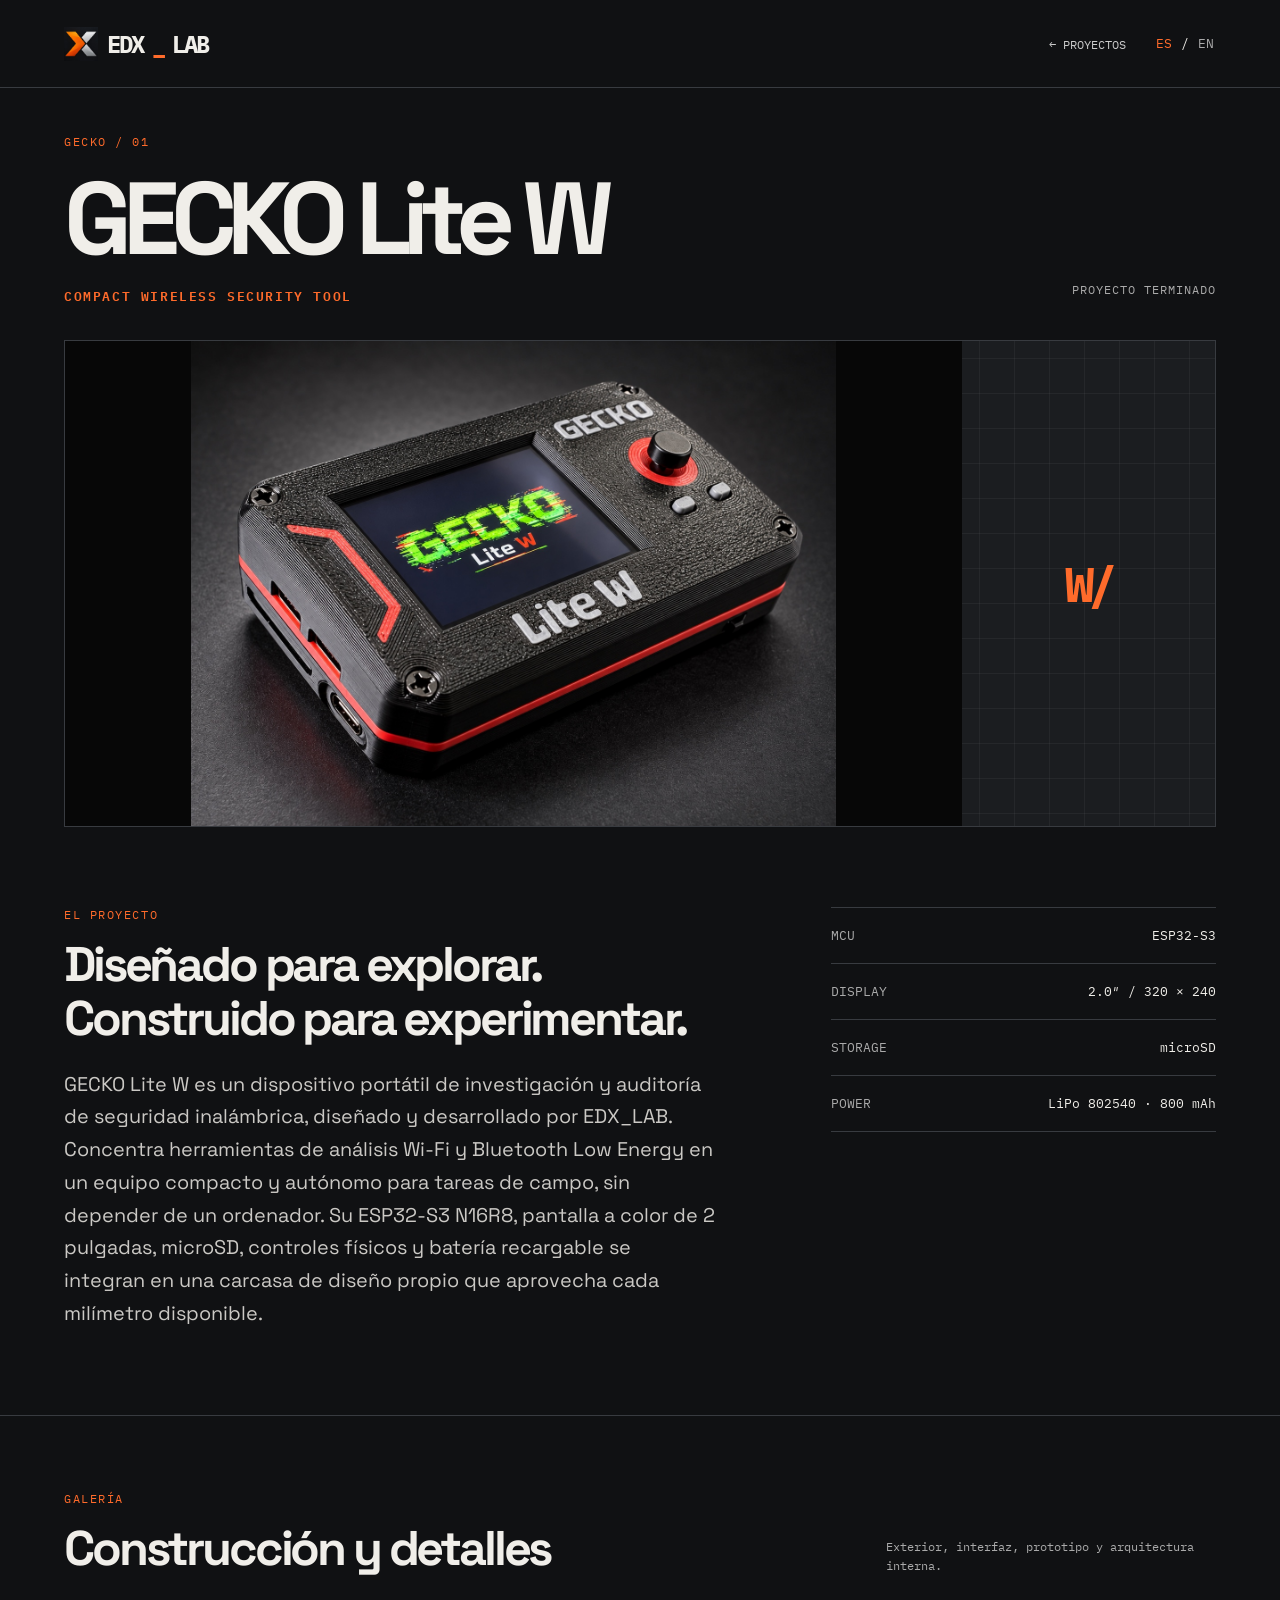
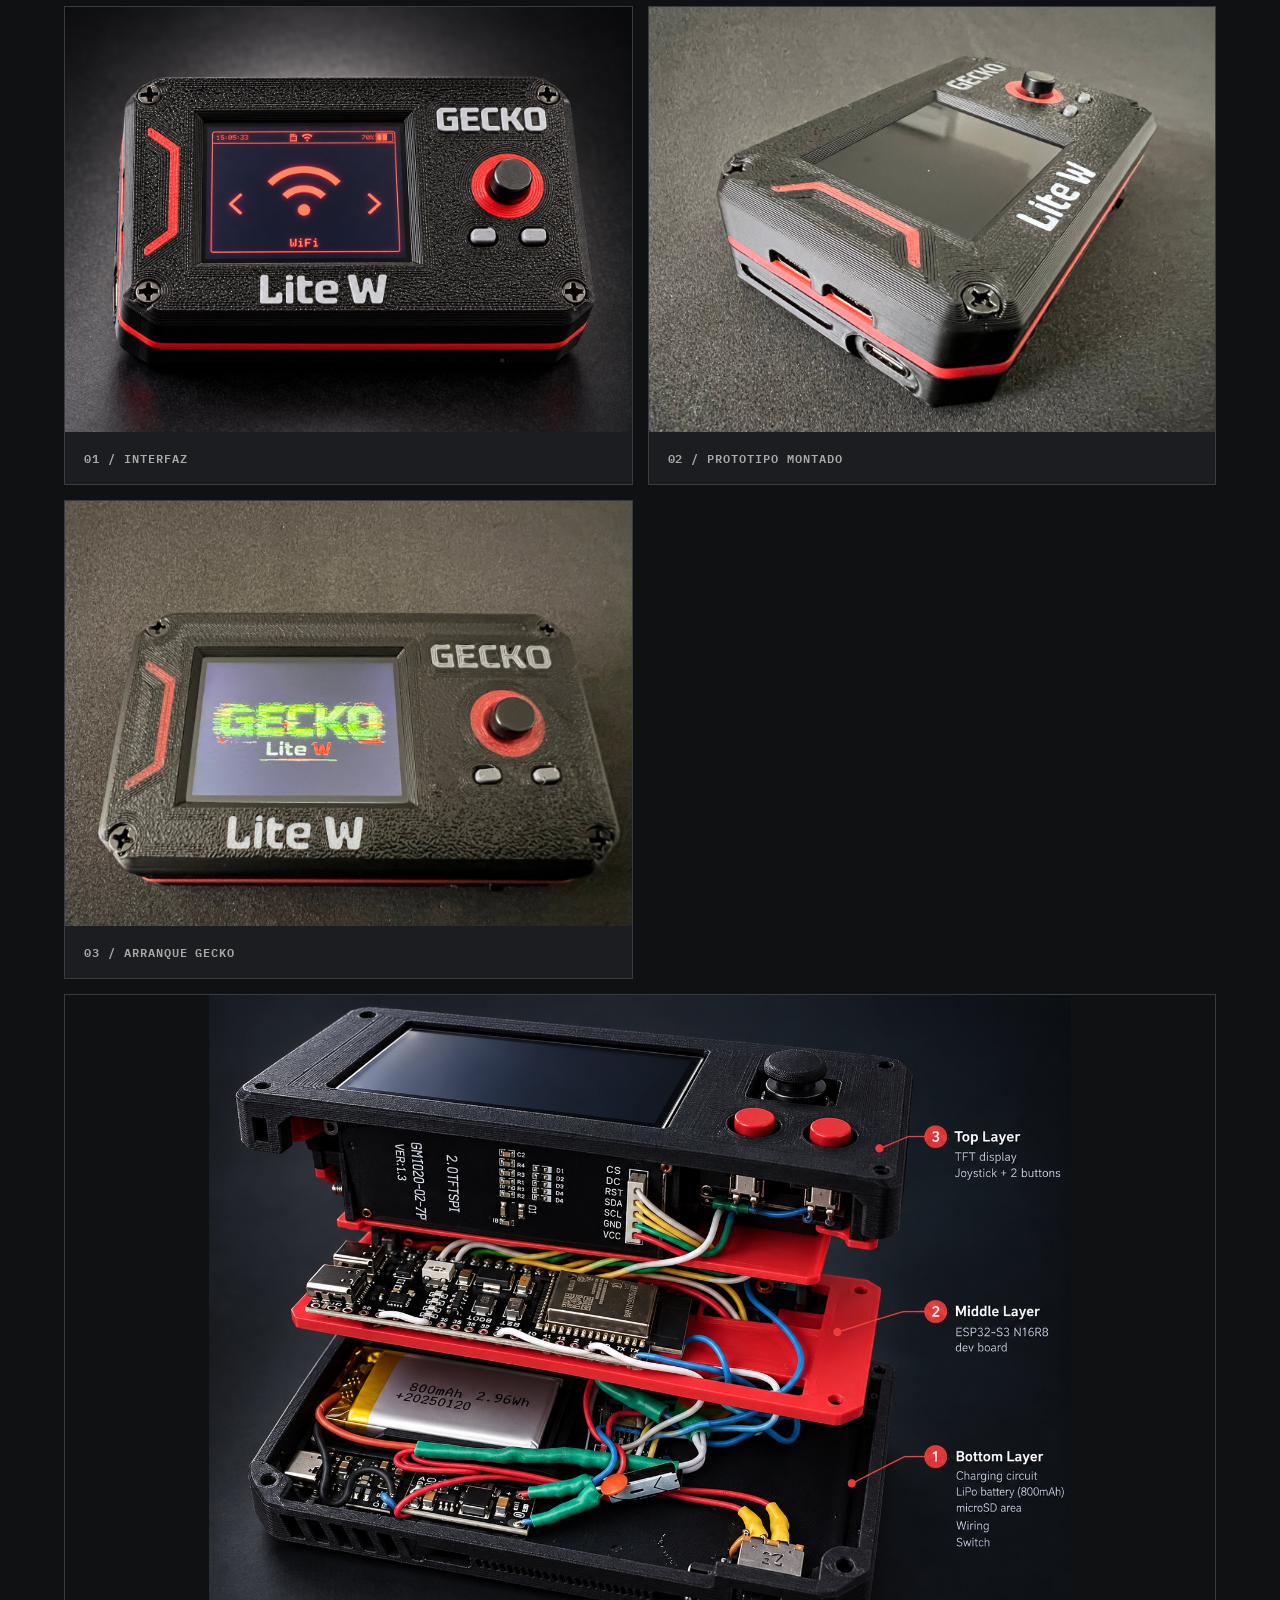
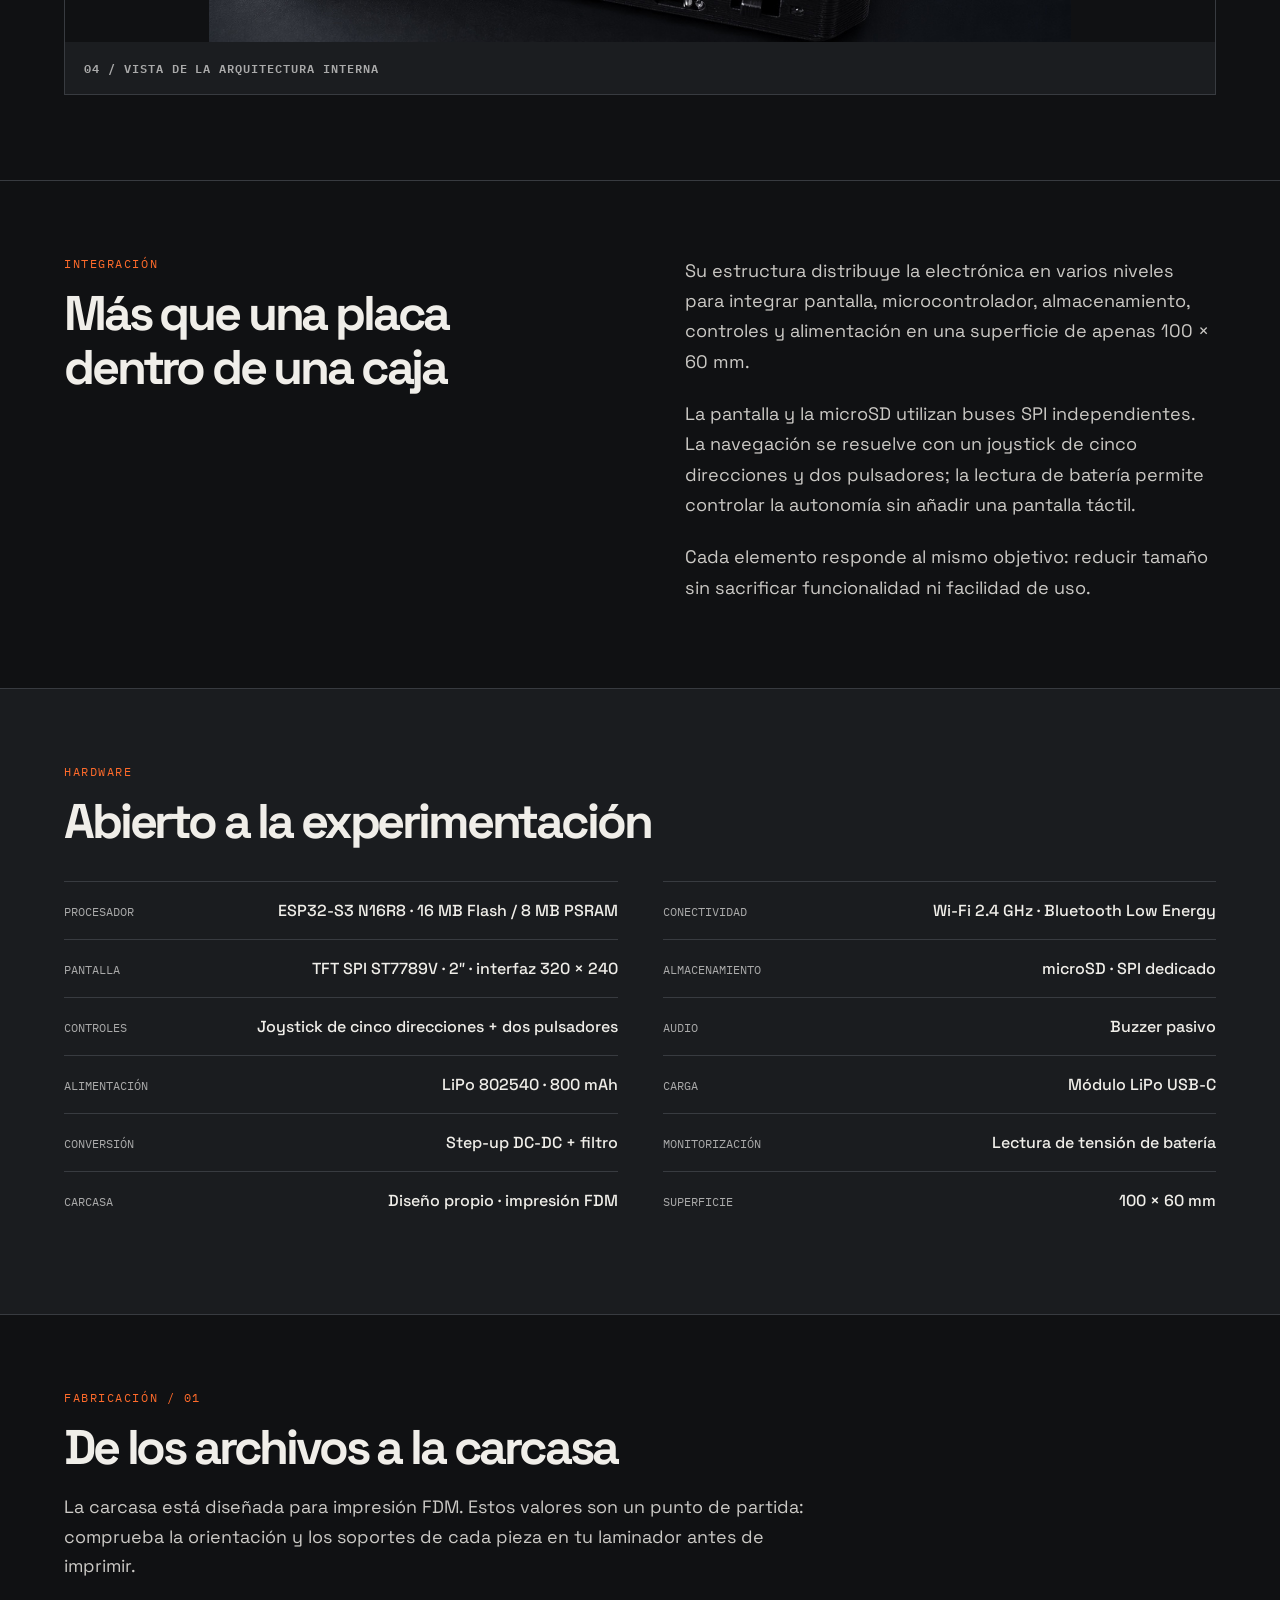
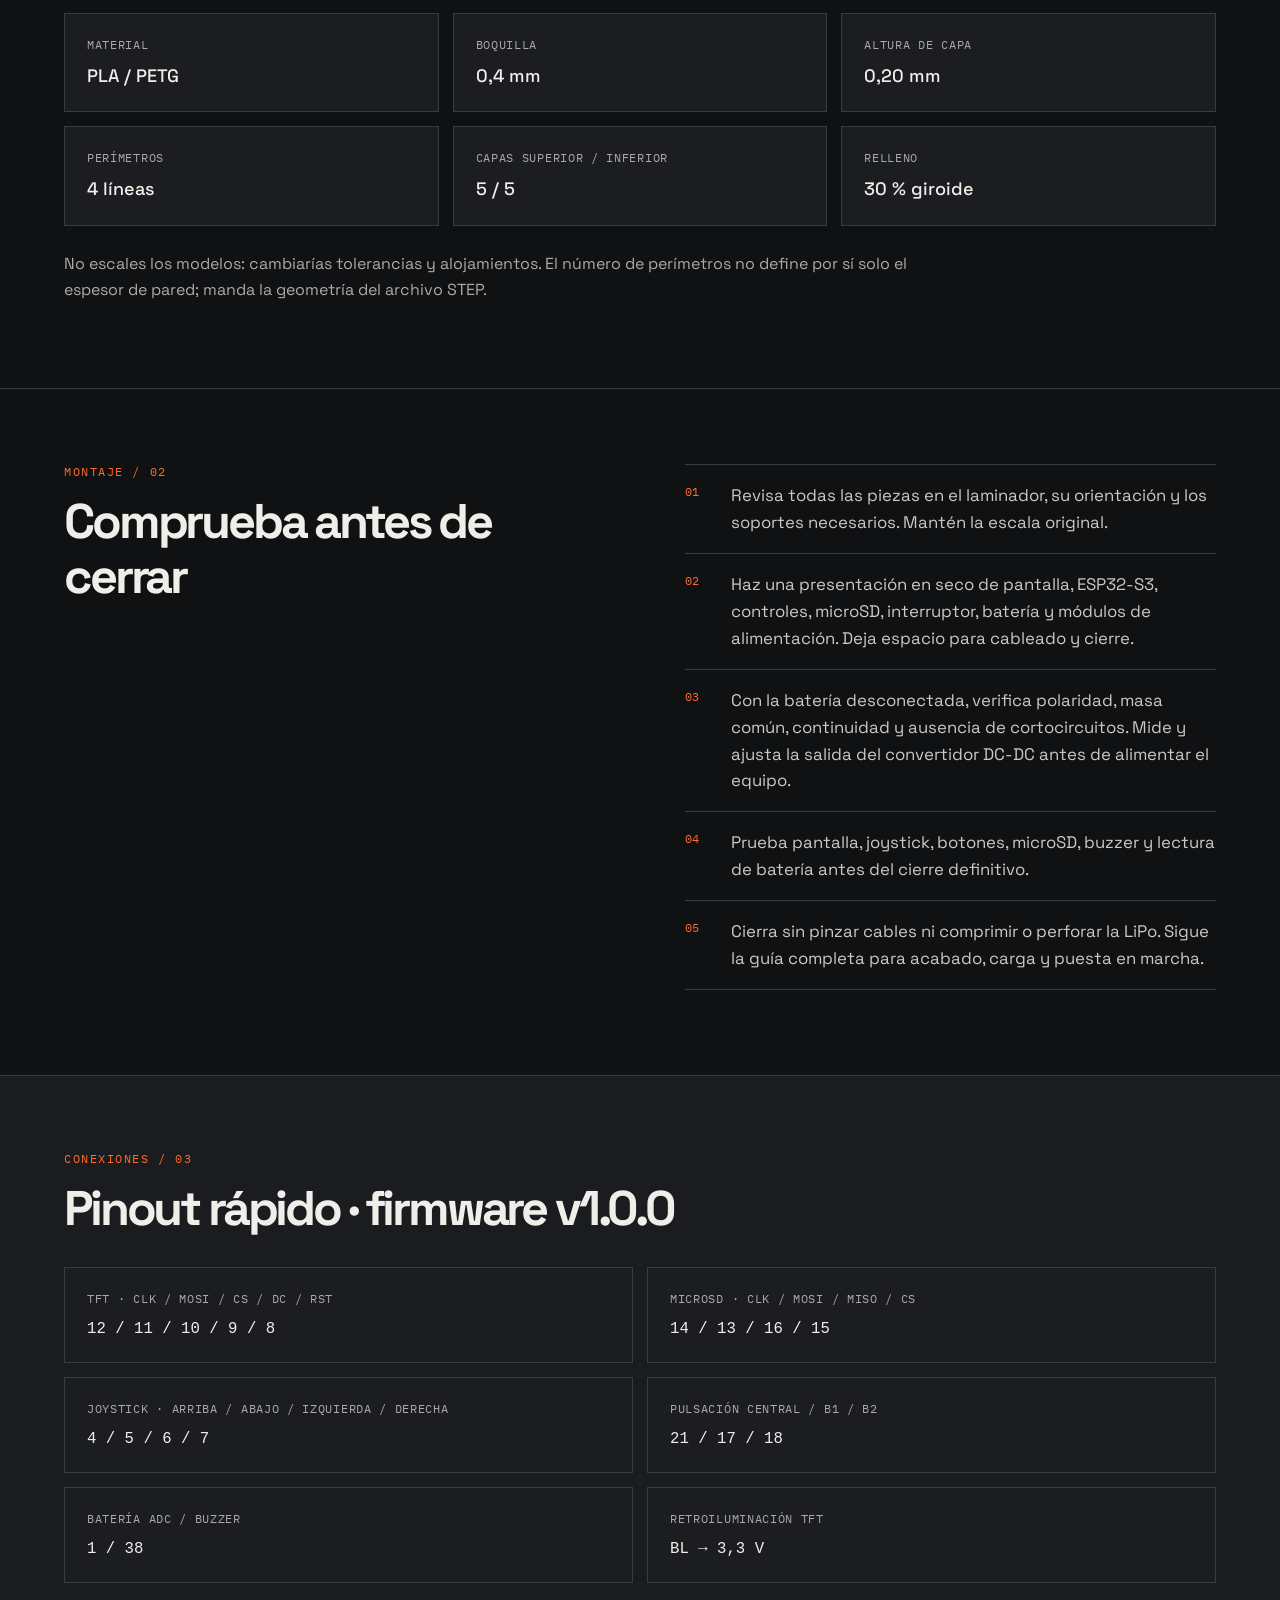
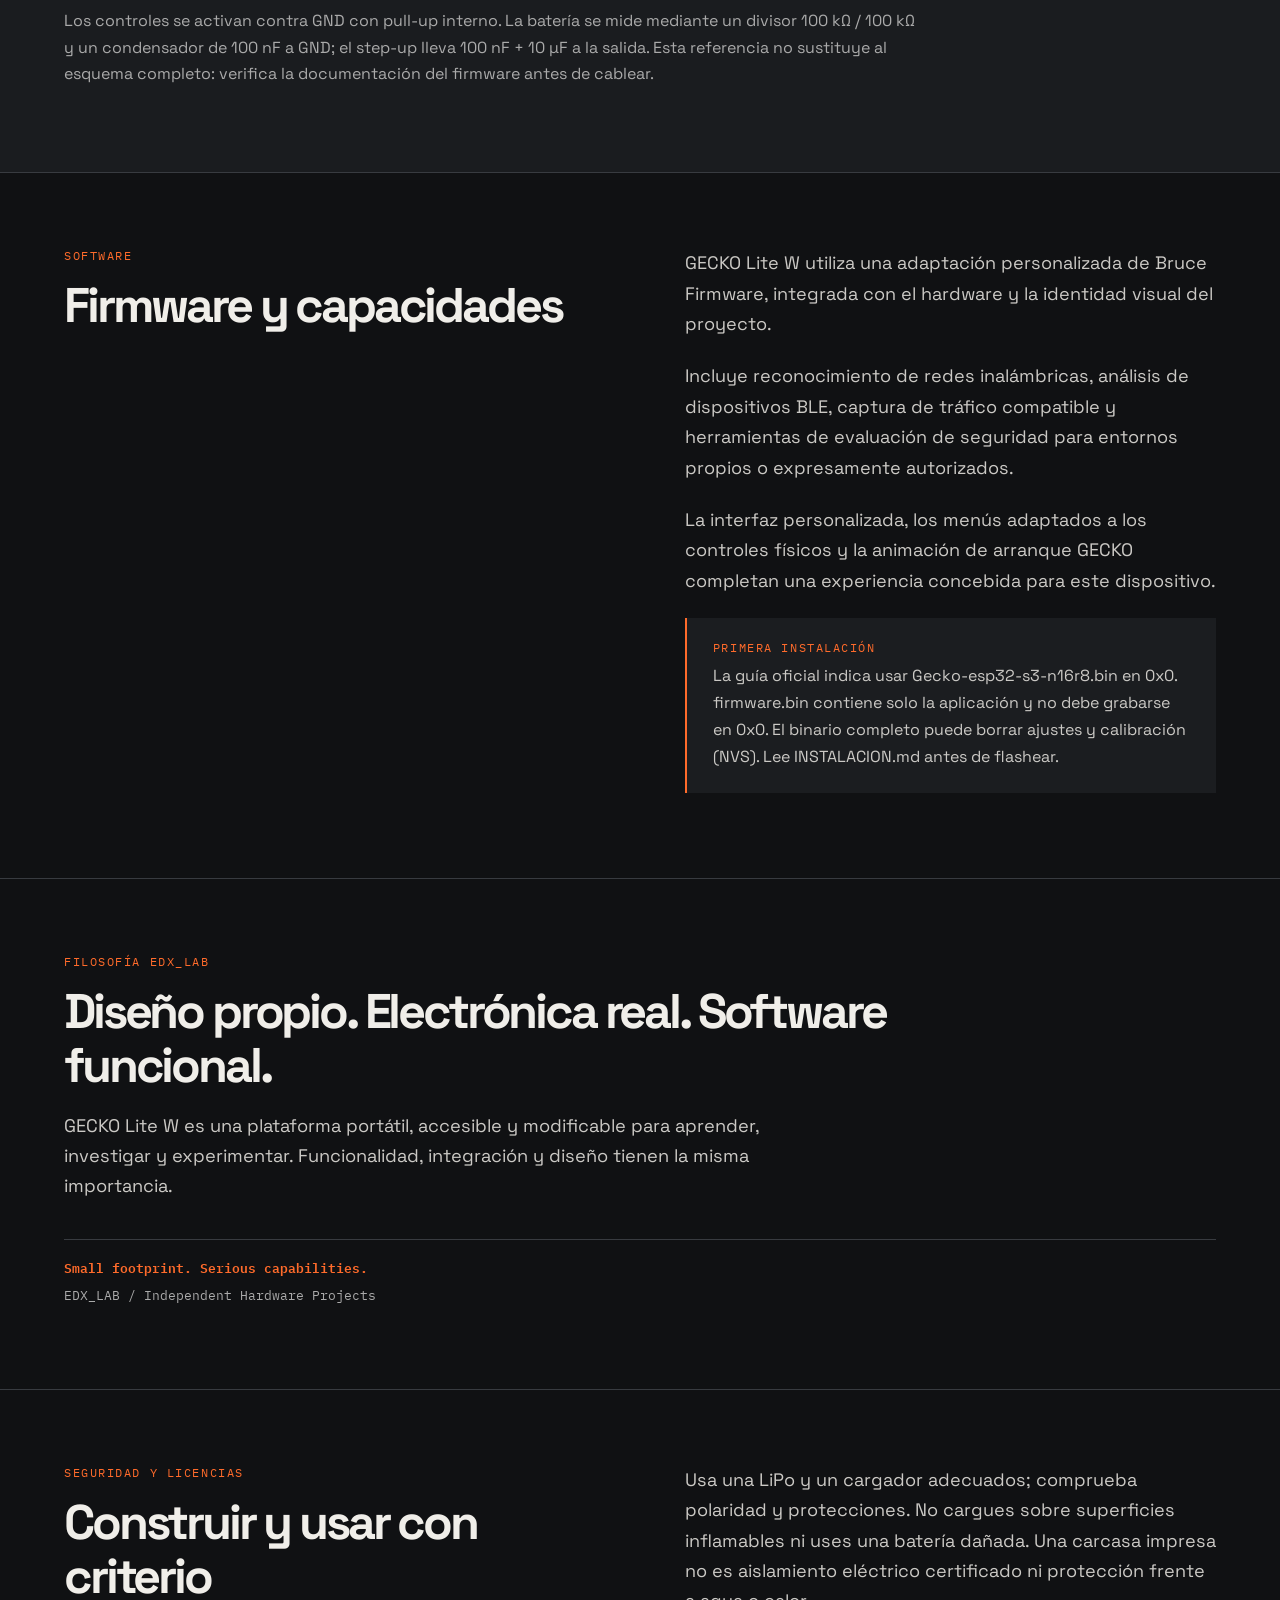
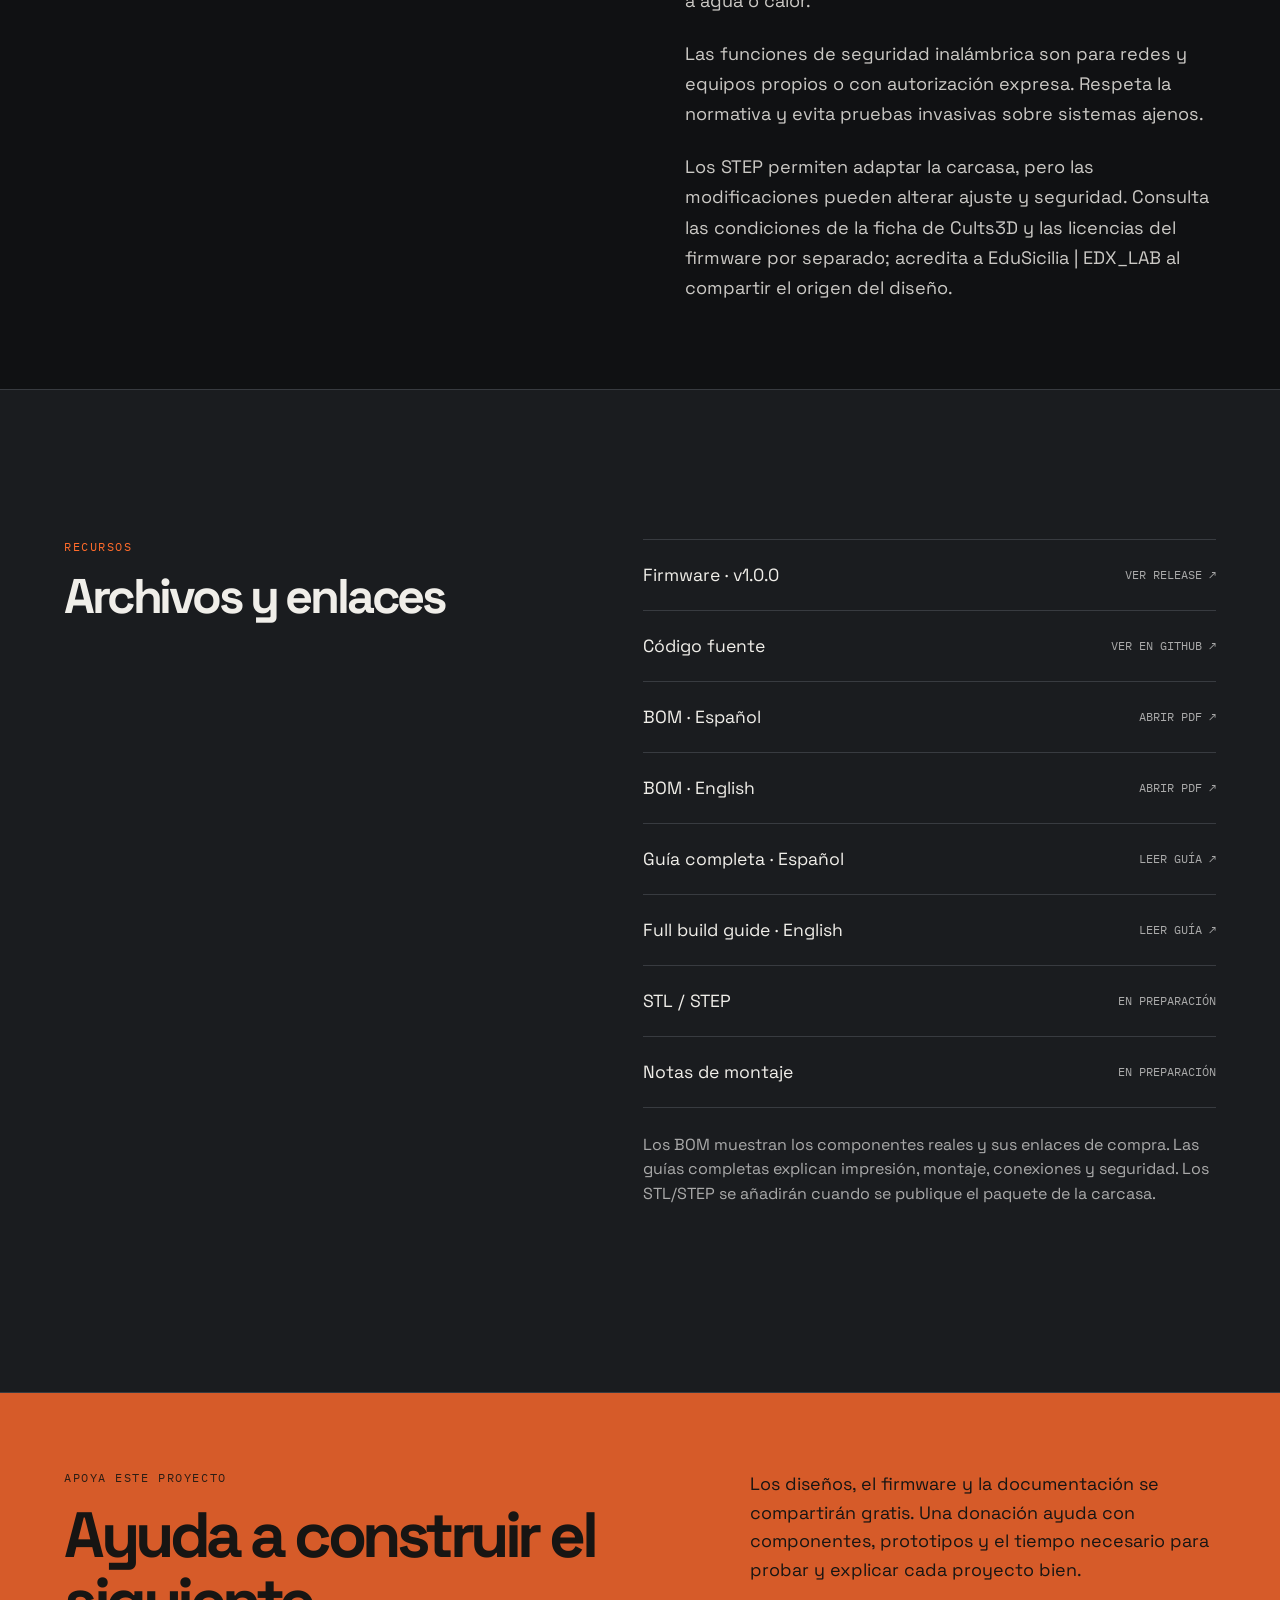
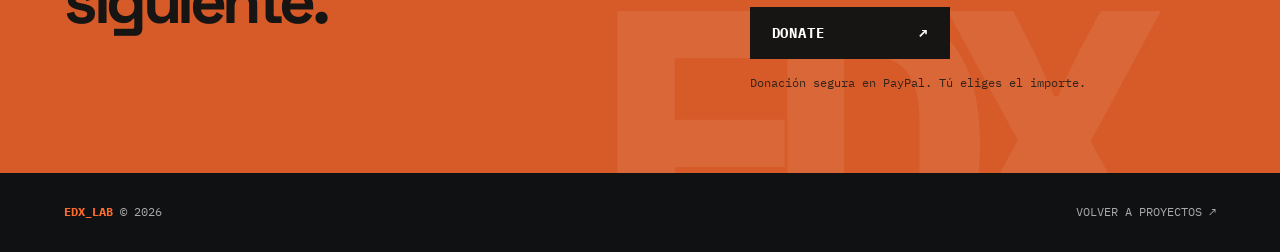
==== commit cbc73908: "Add bilingual GECKO Lite W build, pinout and safety guide" ====
--- a/project.html
+++ b/project.html
@@ -12,6 +12,22 @@
 .hero-subtitle{font:600 .83rem "IBM Plex Mono",monospace;letter-spacing:.12em;text-transform:uppercase;color:var(--orange);margin:18px 0 0}.gallery{grid-template-columns:repeat(2,minmax(0,1fr))}.gallery-item{margin:0;background:#1b1d20;border:1px solid var(--line);min-width:0}.gallery-item img{display:block;width:100%;height:auto;aspect-ratio:4/3;object-fit:cover}.gallery-item figcaption{padding:16px 19px;color:var(--muted);font:600 .75rem "IBM Plex Mono",monospace;letter-spacing:.08em;text-transform:uppercase}.gallery-item-wide{grid-column:1/-1}.gallery-item-wide img{aspect-ratio:16/9;object-fit:contain;background:#101113}.story-grid{display:grid;grid-template-columns:1fr 1.05fr;gap:9vw}.story-copy p{font-size:1.13rem;line-height:1.68;color:#cbc9c5;margin:0 0 22px}.story-copy p:last-child{margin-bottom:0}.spec-section{background:#1a1c1f}.spec-grid{display:grid;grid-template-columns:1fr 1fr;gap:0 45px;margin-top:32px}.spec-grid div{display:flex;justify-content:space-between;align-items:baseline;gap:22px;border-top:1px solid var(--line);padding:18px 0}.spec-grid span{font:.75rem "IBM Plex Mono",monospace;text-transform:uppercase;color:var(--muted)}.spec-grid strong{text-align:right;font-weight:500;font-size:1rem}.manifesto h2{max-width:900px}.manifesto p{max-width:760px;color:#cbc9c5;font-size:1.14rem;line-height:1.65}.manifesto-sign{margin-top:38px;border-top:1px solid var(--line);padding-top:17px;font:600 .8rem "IBM Plex Mono",monospace;color:var(--orange)}.manifesto-sign span{display:block;color:var(--muted);margin-top:8px;font-weight:400}@media(max-width:850px){.story-grid{grid-template-columns:1fr;gap:25px}.spec-grid{grid-template-columns:1fr}}@media(max-width:530px){.gallery{grid-template-columns:1fr}.gallery-item-wide{grid-column:auto}.gallery-item-wide img{aspect-ratio:4/3}.spec-grid div{display:block}.spec-grid strong{display:block;text-align:left;margin-top:8px}.hero-subtitle{font-size:.7rem}}
 </style>
 <link rel="stylesheet" href="assets/edx-mark.css">
+<style>
+.section-lead{max-width:760px;color:#cbc9c5;font-size:1.12rem;line-height:1.65}
+.build-grid,.pinout-grid{display:grid;grid-template-columns:repeat(3,1fr);gap:14px;margin-top:32px}
+.build-grid div,.pinout-grid div{border:1px solid var(--line);background:#1b1d20;padding:22px;min-width:0}
+.build-grid span,.pinout-grid span{display:block;font:.72rem/1.5 "IBM Plex Mono",monospace;text-transform:uppercase;letter-spacing:.06em;color:var(--muted)}
+.build-grid strong,.pinout-grid strong{display:block;margin-top:10px;font-size:1.13rem;line-height:1.45;font-weight:500}
+.build-caveat,.pinout-note{max-width:860px;margin:25px 0 0;color:#aaa;line-height:1.65}
+.build-steps{list-style:none;counter-reset:build;display:grid;gap:0;margin:0;padding:0}
+.build-steps li{counter-increment:build;position:relative;border-top:1px solid var(--line);padding:17px 0 17px 46px;color:#cbc9c5;line-height:1.6;font-size:1.05rem}
+.build-steps li:before{content:counter(build,decimal-leading-zero);position:absolute;left:0;top:19px;color:var(--orange);font:.75rem "IBM Plex Mono",monospace}
+.build-steps li:last-child{border-bottom:1px solid var(--line)}
+.pinout-section{background:#1a1c1f}.pinout-grid{grid-template-columns:repeat(2,1fr)}.pinout-grid strong{font-family:"IBM Plex Mono",monospace;font-size:.98rem}
+.firmware-box{border-left:2px solid var(--orange);background:#1b1d20;padding:22px 26px;margin-top:22px}.firmware-box p{margin:8px 0 0;font-size:1rem}
+@media(max-width:850px){.build-grid{grid-template-columns:repeat(2,1fr)}}
+@media(max-width:530px){.build-grid,.pinout-grid{grid-template-columns:1fr}.build-grid div,.pinout-grid div{padding:18px}}
+</style>
 </head>
 <body>
 <header class="header wrap"><a class="brand" href="index.html" aria-label="EDX LAB"><span class="brand-icon edx-mark" aria-hidden="true"></span>EDX<span>_</span>LAB</a><div class="header-right"><a class="back" href="index.html#projects" id="back">← Proyectos</a><div class="lang"><button type="button" class="active" data-lang="es" aria-pressed="true">ES</button><span>/</span><button type="button" data-lang="en" aria-pressed="false">EN</button></div></div></header>
@@ -29,17 +45,63 @@
 <section class="spec-section content"><div class="wrap"><div class="eyebrow" data-es="Hardware" data-en="Hardware">Hardware</div><h2 data-es="Abierto a la experimentación" data-en="Built for experimentation">Abierto a la experimentación</h2><div class="spec-grid">
 <div><span data-es="Procesador" data-en="Processor">Procesador</span><strong>ESP32-S3 N16R8 · 16 MB Flash / 8 MB PSRAM</strong></div>
 <div><span data-es="Conectividad" data-en="Connectivity">Conectividad</span><strong>Wi-Fi 2.4 GHz · Bluetooth Low Energy</strong></div>
-<div><span data-es="Pantalla" data-en="Display">Pantalla</span><strong>TFT IPS 2″ · 320 × 240</strong></div>
+<div><span data-es="Pantalla" data-en="Display">Pantalla</span><strong data-es="TFT SPI ST7789V · 2″ · interfaz 320 × 240" data-en="2″ ST7789V SPI TFT · 320 × 240 UI">TFT SPI ST7789V · 2″ · interfaz 320 × 240</strong></div>
 <div><span data-es="Almacenamiento" data-en="Storage">Almacenamiento</span><strong>microSD · SPI dedicado</strong></div>
 <div><span data-es="Controles" data-en="Controls">Controles</span><strong data-es="Joystick de cinco direcciones + dos pulsadores" data-en="Five-way joystick + two buttons">Joystick de cinco direcciones + dos pulsadores</strong></div>
 <div><span data-es="Audio" data-en="Audio">Audio</span><strong data-es="Buzzer pasivo" data-en="Passive buzzer">Buzzer pasivo</strong></div>
 <div><span data-es="Alimentación" data-en="Power">Alimentación</span><strong data-es="LiPo 802540 · 800 mAh" data-en="LiPo 802540 · 800 mAh">LiPo 802540 · 800 mAh</strong></div>
+<div><span data-es="Carga" data-en="Charging">Carga</span><strong data-es="Módulo LiPo USB-C" data-en="USB-C LiPo module">Módulo LiPo USB-C</strong></div>
+<div><span data-es="Conversión" data-en="Power conversion">Conversión</span><strong data-es="Step-up DC-DC + filtro" data-en="DC-DC step-up + filtering">Step-up DC-DC + filtro</strong></div>
 <div><span data-es="Monitorización" data-en="Monitoring">Monitorización</span><strong data-es="Lectura de tensión de batería" data-en="Battery voltage reading">Lectura de tensión de batería</strong></div>
 <div><span data-es="Carcasa" data-en="Enclosure">Carcasa</span><strong data-es="Diseño propio · impresión FDM" data-en="Custom design · FDM printing">Diseño propio · impresión FDM</strong></div>
 <div><span data-es="Superficie" data-en="Footprint">Superficie</span><strong>100 × 60 mm</strong></div>
 </div></div></section>
-<section class="story content"><div class="wrap story-grid"><div><div class="eyebrow" data-es="Software" data-en="Software">Software</div><h2 data-es="Firmware y capacidades" data-en="Firmware and capabilities">Firmware y capacidades</h2></div><div class="story-copy"><p data-es="GECKO Lite W utiliza una adaptación personalizada de Bruce Firmware, integrada con el hardware y la identidad visual del proyecto." data-en="GECKO Lite W runs a custom adaptation of Bruce Firmware, integrated with the device's hardware and visual identity.">GECKO Lite W utiliza una adaptación personalizada de Bruce Firmware, integrada con el hardware y la identidad visual del proyecto.</p><p data-es="Incluye reconocimiento de redes inalámbricas, análisis de dispositivos BLE, captura de tráfico compatible y herramientas de evaluación de seguridad para entornos propios o expresamente autorizados." data-en="It includes wireless network discovery, BLE device analysis, compatible traffic capture and security assessment tools for owned or expressly authorized environments.">Incluye reconocimiento de redes inalámbricas, análisis de dispositivos BLE, captura de tráfico compatible y herramientas de evaluación de seguridad para entornos propios o expresamente autorizados.</p><p data-es="La interfaz personalizada, los menús adaptados a los controles físicos y la animación de arranque GECKO completan una experiencia concebida para este dispositivo." data-en="A custom interface, menus adapted to physical controls and the GECKO boot animation complete an experience designed for this device.">La interfaz personalizada, los menús adaptados a los controles físicos y la animación de arranque GECKO completan una experiencia concebida para este dispositivo.</p></div></div></section>
+<section class="build-section content"><div class="wrap">
+  <div class="eyebrow" data-es="Fabricación / 01" data-en="Fabrication / 01">Fabricación / 01</div>
+  <h2 data-es="De los archivos a la carcasa" data-en="From the files to the enclosure">De los archivos a la carcasa</h2>
+  <p class="section-lead" data-es="La carcasa está diseñada para impresión FDM. Estos valores son un punto de partida: comprueba la orientación y los soportes de cada pieza en tu laminador antes de imprimir." data-en="The enclosure is designed for FDM printing. These settings are a starting point: check each part's orientation and supports in your slicer before printing.">La carcasa está diseñada para impresión FDM. Estos valores son un punto de partida: comprueba la orientación y los soportes de cada pieza en tu laminador antes de imprimir.</p>
+  <div class="build-grid">
+    <div><span data-es="Material" data-en="Material">Material</span><strong>PLA / PETG</strong></div>
+    <div><span data-es="Boquilla" data-en="Nozzle">Boquilla</span><strong>0,4 mm</strong></div>
+    <div><span data-es="Altura de capa" data-en="Layer height">Altura de capa</span><strong>0,20 mm</strong></div>
+    <div><span data-es="Perímetros" data-en="Perimeters">Perímetros</span><strong data-es="4 líneas" data-en="4 lines">4 líneas</strong></div>
+    <div><span data-es="Capas superior / inferior" data-en="Top / bottom layers">Capas superior / inferior</span><strong>5 / 5</strong></div>
+    <div><span data-es="Relleno" data-en="Infill">Relleno</span><strong data-es="30 % giroide" data-en="30% gyroid">30 % giroide</strong></div>
+  </div>
+  <p class="build-caveat" data-es="No escales los modelos: cambiarías tolerancias y alojamientos. El número de perímetros no define por sí solo el espesor de pared; manda la geometría del archivo STEP." data-en="Do not rescale the models: it changes tolerances and module clearances. Perimeter count alone does not define wall thickness; the STEP geometry does.">No escales los modelos: cambiarías tolerancias y alojamientos. El número de perímetros no define por sí solo el espesor de pared; manda la geometría del archivo STEP.</p>
+</div></section>
+<section class="story content"><div class="wrap story-grid"><div>
+  <div class="eyebrow" data-es="Montaje / 02" data-en="Assembly / 02">Montaje / 02</div>
+  <h2 data-es="Comprueba antes de cerrar" data-en="Check before closing">Comprueba antes de cerrar</h2>
+</div><div class="story-copy"><ol class="build-steps">
+  <li data-es="Revisa todas las piezas en el laminador, su orientación y los soportes necesarios. Mantén la escala original." data-en="Check every part in your slicer, its orientation and any required supports. Keep the original scale.">Revisa todas las piezas en el laminador, su orientación y los soportes necesarios. Mantén la escala original.</li>
+  <li data-es="Haz una presentación en seco de pantalla, ESP32-S3, controles, microSD, interruptor, batería y módulos de alimentación. Deja espacio para cableado y cierre." data-en="Dry-fit the display, ESP32-S3, controls, microSD, switch, battery and power modules. Leave room for wiring and closure.">Haz una presentación en seco de pantalla, ESP32-S3, controles, microSD, interruptor, batería y módulos de alimentación. Deja espacio para cableado y cierre.</li>
+  <li data-es="Con la batería desconectada, verifica polaridad, masa común, continuidad y ausencia de cortocircuitos. Mide y ajusta la salida del convertidor DC-DC antes de alimentar el equipo." data-en="With the battery disconnected, check polarity, common ground, continuity and shorts. Measure and set the DC-DC converter output before powering the device.">Con la batería desconectada, verifica polaridad, masa común, continuidad y ausencia de cortocircuitos. Mide y ajusta la salida del convertidor DC-DC antes de alimentar el equipo.</li>
+  <li data-es="Prueba pantalla, joystick, botones, microSD, buzzer y lectura de batería antes del cierre definitivo." data-en="Test the display, joystick, buttons, microSD, buzzer and battery reading before final assembly.">Prueba pantalla, joystick, botones, microSD, buzzer y lectura de batería antes del cierre definitivo.</li>
+  <li data-es="Cierra sin pinzar cables ni comprimir o perforar la LiPo. Sigue la guía completa para acabado, carga y puesta en marcha." data-en="Close the case without pinching wires or compressing or piercing the LiPo. Follow the full guide for finishing, charging and first power-on.">Cierra sin pinzar cables ni comprimir o perforar la LiPo. Sigue la guía completa para acabado, carga y puesta en marcha.</li>
+</ol></div></div></section>
+<section class="pinout-section content"><div class="wrap">
+  <div class="eyebrow" data-es="Conexiones / 03" data-en="Connections / 03">Conexiones / 03</div>
+  <h2 data-es="Pinout rápido · firmware v1.0.0" data-en="Quick GPIO reference · firmware v1.0.0">Pinout rápido · firmware v1.0.0</h2>
+  <div class="pinout-grid">
+    <div><span>TFT · CLK / MOSI / CS / DC / RST</span><strong>12 / 11 / 10 / 9 / 8</strong></div>
+    <div><span>microSD · CLK / MOSI / MISO / CS</span><strong>14 / 13 / 16 / 15</strong></div>
+    <div><span data-es="Joystick · arriba / abajo / izquierda / derecha" data-en="Joystick · up / down / left / right">Joystick · arriba / abajo / izquierda / derecha</span><strong>4 / 5 / 6 / 7</strong></div>
+    <div><span data-es="Pulsación central / B1 / B2" data-en="Center press / B1 / B2">Pulsación central / B1 / B2</span><strong>21 / 17 / 18</strong></div>
+    <div><span data-es="Batería ADC / buzzer" data-en="Battery ADC / buzzer">Batería ADC / buzzer</span><strong>1 / 38</strong></div>
+    <div><span data-es="Retroiluminación TFT" data-en="TFT backlight">Retroiluminación TFT</span><strong>BL → 3,3 V</strong></div>
+  </div>
+  <p class="pinout-note" data-es="Los controles se activan contra GND con pull-up interno. La batería se mide mediante un divisor 100 kΩ / 100 kΩ y un condensador de 100 nF a GND; el step-up lleva 100 nF + 10 µF a la salida. Esta referencia no sustituye al esquema completo: verifica la documentación del firmware antes de cablear." data-en="Controls are active-low with internal pull-ups. Battery sensing uses a 100 kΩ / 100 kΩ divider with 100 nF to GND; the step-up output uses 100 nF + 10 µF. This quick reference is not a full wiring schematic: check the firmware documentation before wiring.">Los controles se activan contra GND con pull-up interno. La batería se mide mediante un divisor 100 kΩ / 100 kΩ y un condensador de 100 nF a GND; el step-up lleva 100 nF + 10 µF a la salida. Esta referencia no sustituye al esquema completo: verifica la documentación del firmware antes de cablear.</p>
+</div></section>
+<section class="story content"><div class="wrap story-grid"><div><div class="eyebrow" data-es="Software" data-en="Software">Software</div><h2 data-es="Firmware y capacidades" data-en="Firmware and capabilities">Firmware y capacidades</h2></div><div class="story-copy"><p data-es="GECKO Lite W utiliza una adaptación personalizada de Bruce Firmware, integrada con el hardware y la identidad visual del proyecto." data-en="GECKO Lite W runs a custom adaptation of Bruce Firmware, integrated with the device's hardware and visual identity.">GECKO Lite W utiliza una adaptación personalizada de Bruce Firmware, integrada con el hardware y la identidad visual del proyecto.</p><p data-es="Incluye reconocimiento de redes inalámbricas, análisis de dispositivos BLE, captura de tráfico compatible y herramientas de evaluación de seguridad para entornos propios o expresamente autorizados." data-en="It includes wireless network discovery, BLE device analysis, compatible traffic capture and security assessment tools for owned or expressly authorized environments.">Incluye reconocimiento de redes inalámbricas, análisis de dispositivos BLE, captura de tráfico compatible y herramientas de evaluación de seguridad para entornos propios o expresamente autorizados.</p><p data-es="La interfaz personalizada, los menús adaptados a los controles físicos y la animación de arranque GECKO completan una experiencia concebida para este dispositivo." data-en="A custom interface, menus adapted to physical controls and the GECKO boot animation complete an experience designed for this device.">La interfaz personalizada, los menús adaptados a los controles físicos y la animación de arranque GECKO completan una experiencia concebida para este dispositivo.</p>
+<div class="firmware-box"><div class="eyebrow" data-es="Primera instalación" data-en="First installation">Primera instalación</div><p data-es="La guía oficial indica usar Gecko-esp32-s3-n16r8.bin en 0x0. firmware.bin contiene solo la aplicación y no debe grabarse en 0x0. El binario completo puede borrar ajustes y calibración (NVS). Lee INSTALACION.md antes de flashear." data-en="The official guide specifies Gecko-esp32-s3-n16r8.bin at 0x0. firmware.bin contains the application only and must not be flashed at 0x0. The complete image may erase settings and calibration (NVS). Read INSTALACION.md before flashing.">La guía oficial indica usar Gecko-esp32-s3-n16r8.bin en 0x0. firmware.bin contiene solo la aplicación y no debe grabarse en 0x0. El binario completo puede borrar ajustes y calibración (NVS). Lee INSTALACION.md antes de flashear.</p></div>
+</div></div></section>
 <section class="manifesto content"><div class="wrap"><div class="eyebrow" data-es="Filosofía EDX_LAB" data-en="EDX_LAB philosophy">Filosofía EDX_LAB</div><h2 data-es="Diseño propio. Electrónica real. Software funcional." data-en="Original design. Real electronics. Working software.">Diseño propio. Electrónica real. Software funcional.</h2><p data-es="GECKO Lite W es una plataforma portátil, accesible y modificable para aprender, investigar y experimentar. Funcionalidad, integración y diseño tienen la misma importancia." data-en="GECKO Lite W is a portable, accessible and modifiable platform for learning, research and experimentation. Capability, integration and design matter equally.">GECKO Lite W es una plataforma portátil, accesible y modificable para aprender, investigar y experimentar. Funcionalidad, integración y diseño tienen la misma importancia.</p><div class="manifesto-sign">Small footprint. Serious capabilities. <span>EDX_LAB / Independent Hardware Projects</span></div></div></section>
+<section class="story content"><div class="wrap story-grid"><div><div class="eyebrow" data-es="Seguridad y licencias" data-en="Safety and licensing">Seguridad y licencias</div><h2 data-es="Construir y usar con criterio" data-en="Build and use responsibly">Construir y usar con criterio</h2></div><div class="story-copy">
+  <p data-es="Usa una LiPo y un cargador adecuados; comprueba polaridad y protecciones. No cargues sobre superficies inflamables ni uses una batería dañada. Una carcasa impresa no es aislamiento eléctrico certificado ni protección frente a agua o calor." data-en="Use a suitable LiPo and charger; check polarity and protection circuits. Do not charge on flammable surfaces or use a damaged battery. A printed enclosure is not certified electrical insulation or protection against water or heat.">Usa una LiPo y un cargador adecuados; comprueba polaridad y protecciones. No cargues sobre superficies inflamables ni uses una batería dañada. Una carcasa impresa no es aislamiento eléctrico certificado ni protección frente a agua o calor.</p>
+  <p data-es="Las funciones de seguridad inalámbrica son para redes y equipos propios o con autorización expresa. Respeta la normativa y evita pruebas invasivas sobre sistemas ajenos." data-en="Wireless security features are for your own networks and devices or systems you are explicitly authorized to test. Follow applicable rules and avoid intrusive tests on third-party systems.">Las funciones de seguridad inalámbrica son para redes y equipos propios o con autorización expresa. Respeta la normativa y evita pruebas invasivas sobre sistemas ajenos.</p>
+  <p data-es="Los STEP permiten adaptar la carcasa, pero las modificaciones pueden alterar ajuste y seguridad. Consulta las condiciones de la ficha de Cults3D y las licencias del firmware por separado; acredita a EduSicilia | EDX_LAB al compartir el origen del diseño." data-en="STEP files allow enclosure customization, but changes can affect fit and safety. Check the Cults3D listing terms and firmware licenses separately; credit EduSicilia | EDX_LAB when referencing the original design.">Los STEP permiten adaptar la carcasa, pero las modificaciones pueden alterar ajuste y seguridad. Consulta las condiciones de la ficha de Cults3D y las licencias del firmware por separado; acredita a EduSicilia | EDX_LAB al compartir el origen del diseño.</p>
+</div></div></section>
 <section class="files content"><div class="files-inner wrap"><div><div class="eyebrow" id="files-label"></div><h2 id="files-title"></h2></div><div><div class="file-list" id="file-list"></div><p class="file-note" id="files-note"></p></div></div></section>
 <section class="support"><div class="support-inner wrap"><div><div class="eyebrow" id="support-label"></div><h2 id="support-title"></h2></div><div class="support-copy"><p id="support-copy"></p><a class="donate-button" href="https://www.paypal.com/donate/?hosted_button_id=SE6689BNU22NG" target="_blank" rel="noopener noreferrer" aria-describedby="support-note">DONATE <span aria-hidden="true">↗</span></a><span class="support-note" id="support-note"></span></div></div></section>
 </main><footer class="footer wrap"><span><strong>EDX_LAB</strong> © 2026</span><a href="index.html#projects" id="footer-back"></a></footer>
@@ -48,12 +110,14 @@
 'gecko-lite-w':{name:'GECKO Lite W',serial:'GECKO / 01',mark:'W/',category:'01 / WIRELESS',chip:'ESP32-S3',status:{es:'Proyecto terminado',en:'Completed project'},headline:{es:'Diseñado para explorar. Construido para experimentar.',en:'Designed to explore. Built to experiment.'},description:{es:'GECKO Lite W es un dispositivo portátil de investigación y auditoría de seguridad inalámbrica, diseñado y desarrollado por EDX_LAB. Concentra herramientas de análisis Wi-Fi y Bluetooth Low Energy en un equipo compacto y autónomo para tareas de campo, sin depender de un ordenador. Su ESP32-S3 N16R8, pantalla a color de 2 pulgadas, microSD, controles físicos y batería recargable se integran en una carcasa de diseño propio que aprovecha cada milímetro disponible.',en:'GECKO Lite W is a portable wireless security research and auditing device designed and developed by EDX_LAB. It brings Wi-Fi and Bluetooth Low Energy analysis tools into a compact, self-contained device for field work without relying on a computer. Its ESP32-S3 N16R8, 2-inch color display, microSD, physical controls and rechargeable battery fit into a custom enclosure designed around every available millimeter.'},stats:[['MCU','ESP32-S3'],['DISPLAY','2.0″ / 320 × 240'],['STORAGE','microSD'],['POWER','LiPo 802540 · 800 mAh']]}
 };
 const slug=new URLSearchParams(location.search).get('project');if(slug&&slug!=='gecko-lite-w')location.replace('index.html#projects');const project=projects['gecko-lite-w'];if(!slug||slug==='gecko-lite-w'){const cover=document.getElementById('cover');cover.classList.add('has-photo');const image=document.createElement('img');image.src='assets/gecko-lite-w-cover.jpeg';image.alt='Portada de GECKO Lite W con el dispositivo negro y naranja';cover.prepend(image)}
-const labels={es:{back:'← Proyectos',story:'El proyecto',gallery:'Construcción y detalles',galleryLabel:'Galería',galleryNote:'Exterior, interfaz, prototipo y arquitectura interna.',filesLabel:'Recursos',files:'Archivos y enlaces',filesNote:'Los BOM incluyen fotografías de los componentes del montaje final y sus enlaces de compra. Los archivos de fabricación y las notas de montaje llegarán cuando estén revisados.',pending:'En preparación',supportLabel:'Apoya este proyecto',supportTitle:'Ayuda a construir el siguiente.',supportCopy:'Los diseños, el firmware y la documentación se compartirán gratis. Una donación ayuda con componentes, prototipos y el tiempo necesario para probar y explicar cada proyecto bien.',supportNote:'Donación segura en PayPal. Tú eliges el importe.',footer:'Volver a proyectos ↗'},en:{back:'← Projects',story:'The project',gallery:'Build and details',galleryLabel:'Gallery',galleryNote:'Exterior, interface, prototype and internal architecture.',filesLabel:'Resources',files:'Files and links',filesNote:'The BOMs include photographs of the final build components and their purchase links. Fabrication files and build notes will follow once reviewed.',pending:'In preparation',supportLabel:'Support this project',supportTitle:'Help build what comes next.',supportCopy:'Designs, firmware and documentation will be shared for free. A donation helps cover components, prototypes and the time it takes to test and explain each project properly.',supportNote:'Secure donation on PayPal. You choose the amount.',footer:'Back to projects ↗'}};
+const labels={es:{back:'← Proyectos',story:'El proyecto',gallery:'Construcción y detalles',galleryLabel:'Galería',galleryNote:'Exterior, interfaz, prototipo y arquitectura interna.',filesLabel:'Recursos',files:'Archivos y enlaces',filesNote:'Los BOM muestran los componentes reales y sus enlaces de compra. Las guías completas explican impresión, montaje, conexiones y seguridad. Los STL/STEP se añadirán cuando se publique el paquete de la carcasa.',pending:'En preparación',supportLabel:'Apoya este proyecto',supportTitle:'Ayuda a construir el siguiente.',supportCopy:'Los diseños, el firmware y la documentación se compartirán gratis. Una donación ayuda con componentes, prototipos y el tiempo necesario para probar y explicar cada proyecto bien.',supportNote:'Donación segura en PayPal. Tú eliges el importe.',footer:'Volver a proyectos ↗'},en:{back:'← Projects',story:'The project',gallery:'Build and details',galleryLabel:'Gallery',galleryNote:'Exterior, interface, prototype and internal architecture.',filesLabel:'Resources',files:'Files and links',filesNote:'The BOMs show the actual build components and purchase links. The full guides cover printing, assembly, wiring and safety. STL/STEP files will be added when the enclosure package is published.',pending:'In preparation',supportLabel:'Support this project',supportTitle:'Help build what comes next.',supportCopy:'Designs, firmware and documentation will be shared for free. A donation helps cover components, prototypes and the time it takes to test and explain each project properly.',supportNote:'Secure donation on PayPal. You choose the amount.',footer:'Back to projects ↗'}};
 function setText(id,value){document.getElementById(id).textContent=value}function render(lang){let l=labels[lang];document.documentElement.lang=lang;document.title=project.name+' — EDX_LAB';setText('back',l.back);setText('serial',project.serial);setText('name',project.name);setText('status',project.status[lang]);setText('category',project.category);setText('mark',project.mark);setText('chip',project.chip);setText('story-label',l.story);setText('headline',project.headline[lang]);setText('description',project.description[lang]);setText('gallery-label',l.galleryLabel);setText('gallery-title',l.gallery);setText('gallery-note',l.galleryNote);setText('files-label',l.filesLabel);setText('files-title',l.files);setText('files-note',l.filesNote);setText('support-label',l.supportLabel);setText('support-title',l.supportTitle);setText('support-copy',l.supportCopy);setText('support-note',l.supportNote);setText('footer-back',l.footer);document.getElementById('stats').replaceChildren(...project.stats.map(([key,value])=>{let row=document.createElement('div');row.className='stat';let a=document.createElement('span'),b=document.createElement('span');a.textContent=key;b.textContent=value;row.append(a,b);return row}));const links=[
   {name:'Firmware · v1.0.0',action:lang==='es'?'Ver release ↗':'View release ↗',href:'https://github.com/edx-lab/GECKO-Lite-W/releases/tag/v1.0.0'},
   {name:lang==='es'?'Código fuente':'Source code',action:lang==='es'?'Ver en GitHub ↗':'View on GitHub ↗',href:'https://github.com/edx-lab/GECKO-Lite-W'},
   {name:'BOM · Español',action:lang==='es'?'Abrir PDF ↗':'Open PDF ↗',href:'https://edx-lab.edupriego3.chatgpt.site/assets/gecko-lite-w-bom-es.pdf'},
   {name:'BOM · English',action:lang==='es'?'Abrir PDF ↗':'Open PDF ↗',href:'https://edx-lab.edupriego3.chatgpt.site/assets/gecko-lite-w-bom-en.pdf'},
+  {name:'Guía completa · Español',action:lang==='es'?'Leer guía ↗':'Read guide ↗',href:'https://github.com/edx-lab/edx-lab.github.io/blob/main/docs/GECKO_Lite_W_build_ES.md'},
+  {name:'Full build guide · English',action:lang==='es'?'Leer guía ↗':'Read guide ↗',href:'https://github.com/edx-lab/edx-lab.github.io/blob/main/docs/GECKO_Lite_W_build_EN.md'},
   {name:'STL / STEP',action:l.pending},
   {name:lang==='es'?'Notas de montaje':'Build notes',action:l.pending}
 ];document.getElementById('file-list').replaceChildren(...links.map(item=>{let row=document.createElement(item.href?'a':'div');row.className='file-row'+(item.href?' file-link':'');if(item.href){row.href=item.href;row.target='_blank';row.rel='noopener noreferrer'}let a=document.createElement('span'),b=document.createElement('small');a.textContent=item.name;b.textContent=item.action;row.append(a,b);return row}));document.querySelectorAll('[data-es][data-en]').forEach(el=>{el.textContent=el.dataset[lang]});document.querySelectorAll('[data-lang]').forEach(b=>{let active=b.dataset.lang===lang;b.classList.toggle('active',active);b.setAttribute('aria-pressed',String(active))});try{localStorage.setItem('edx_lang',lang)}catch(e){}}
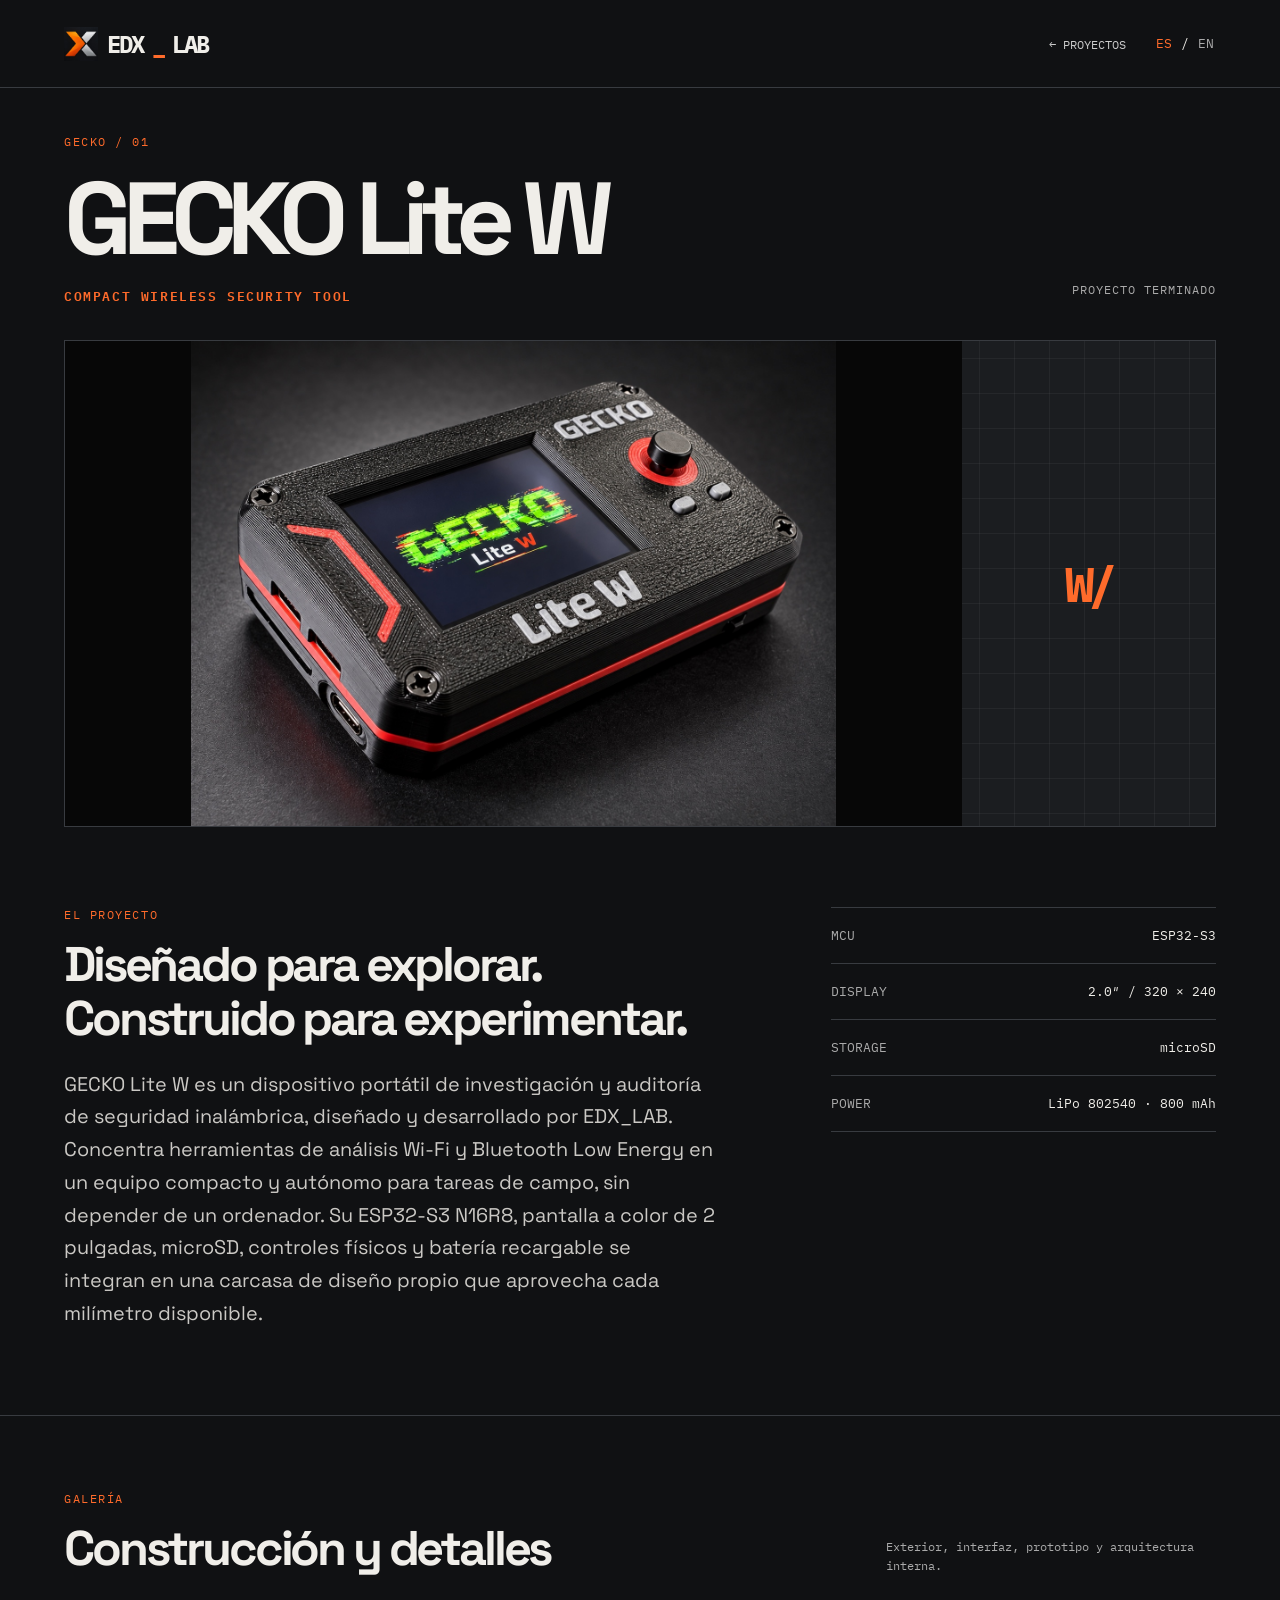
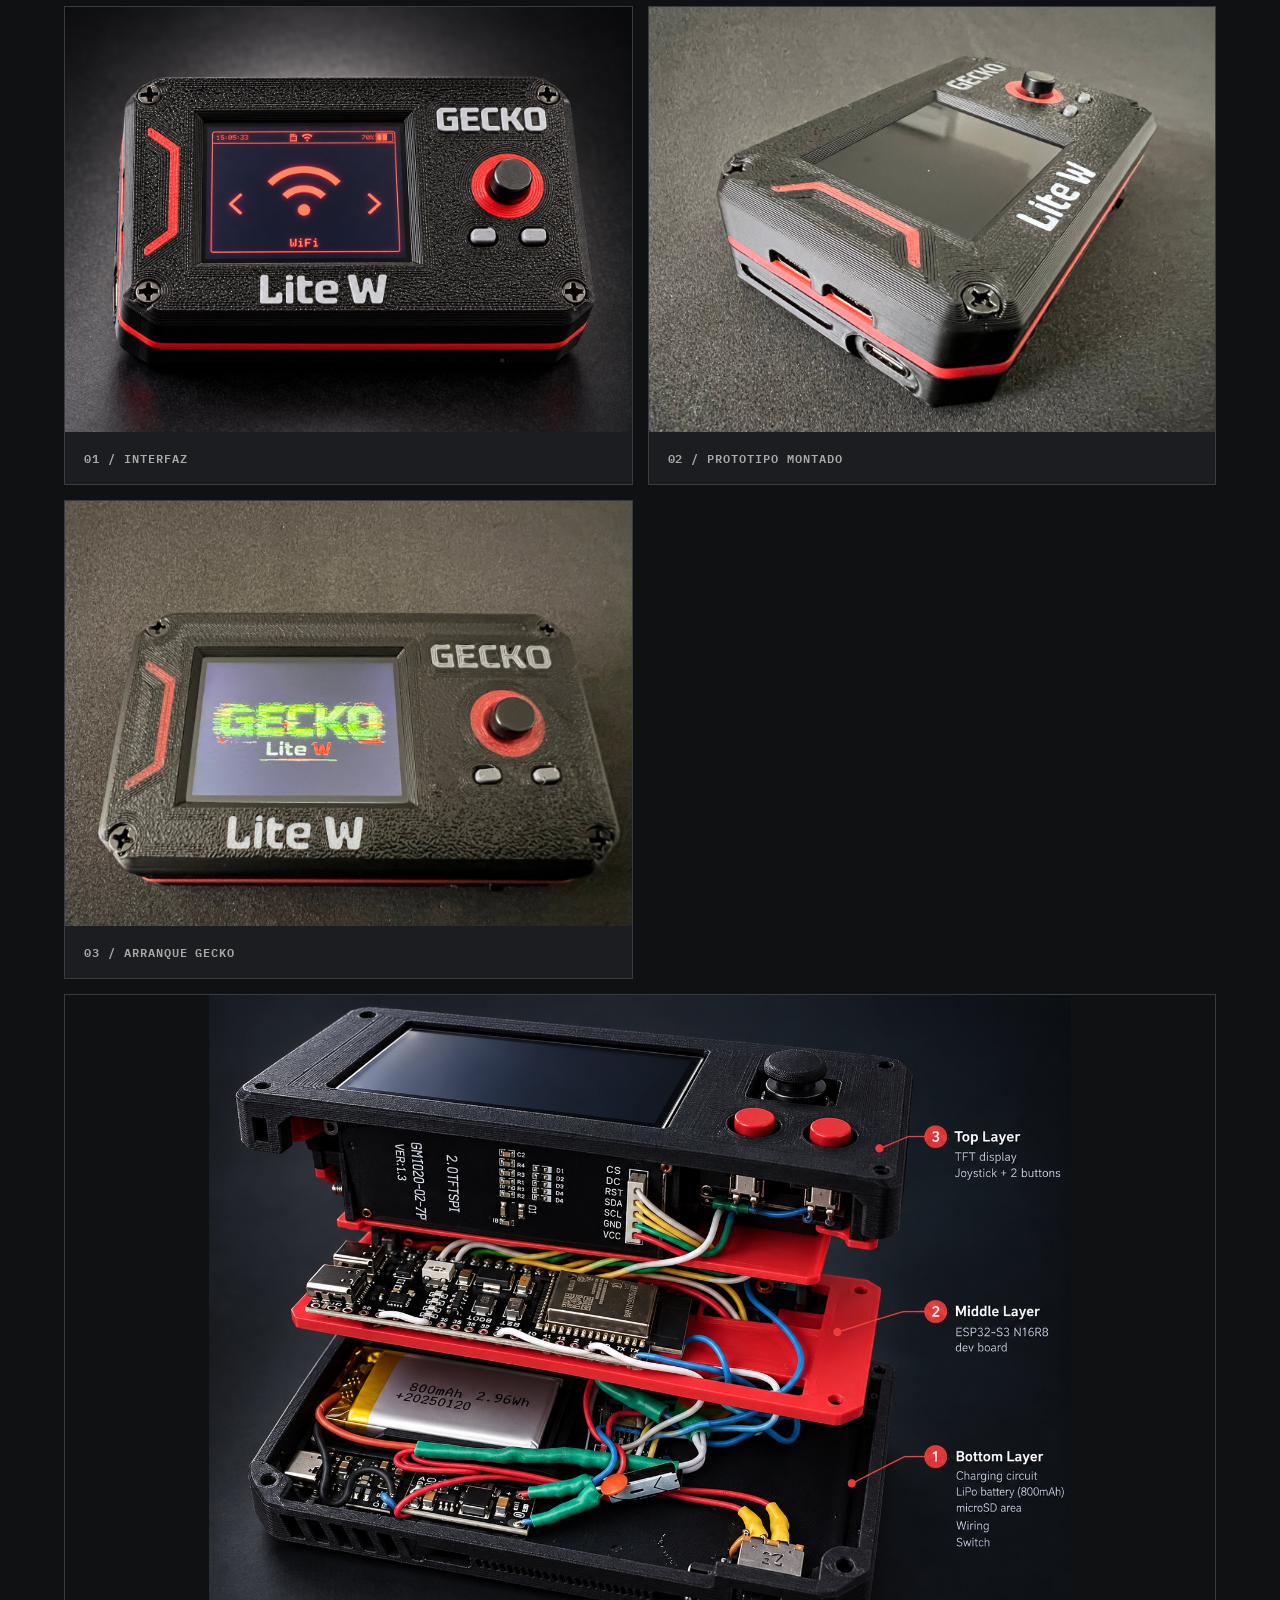
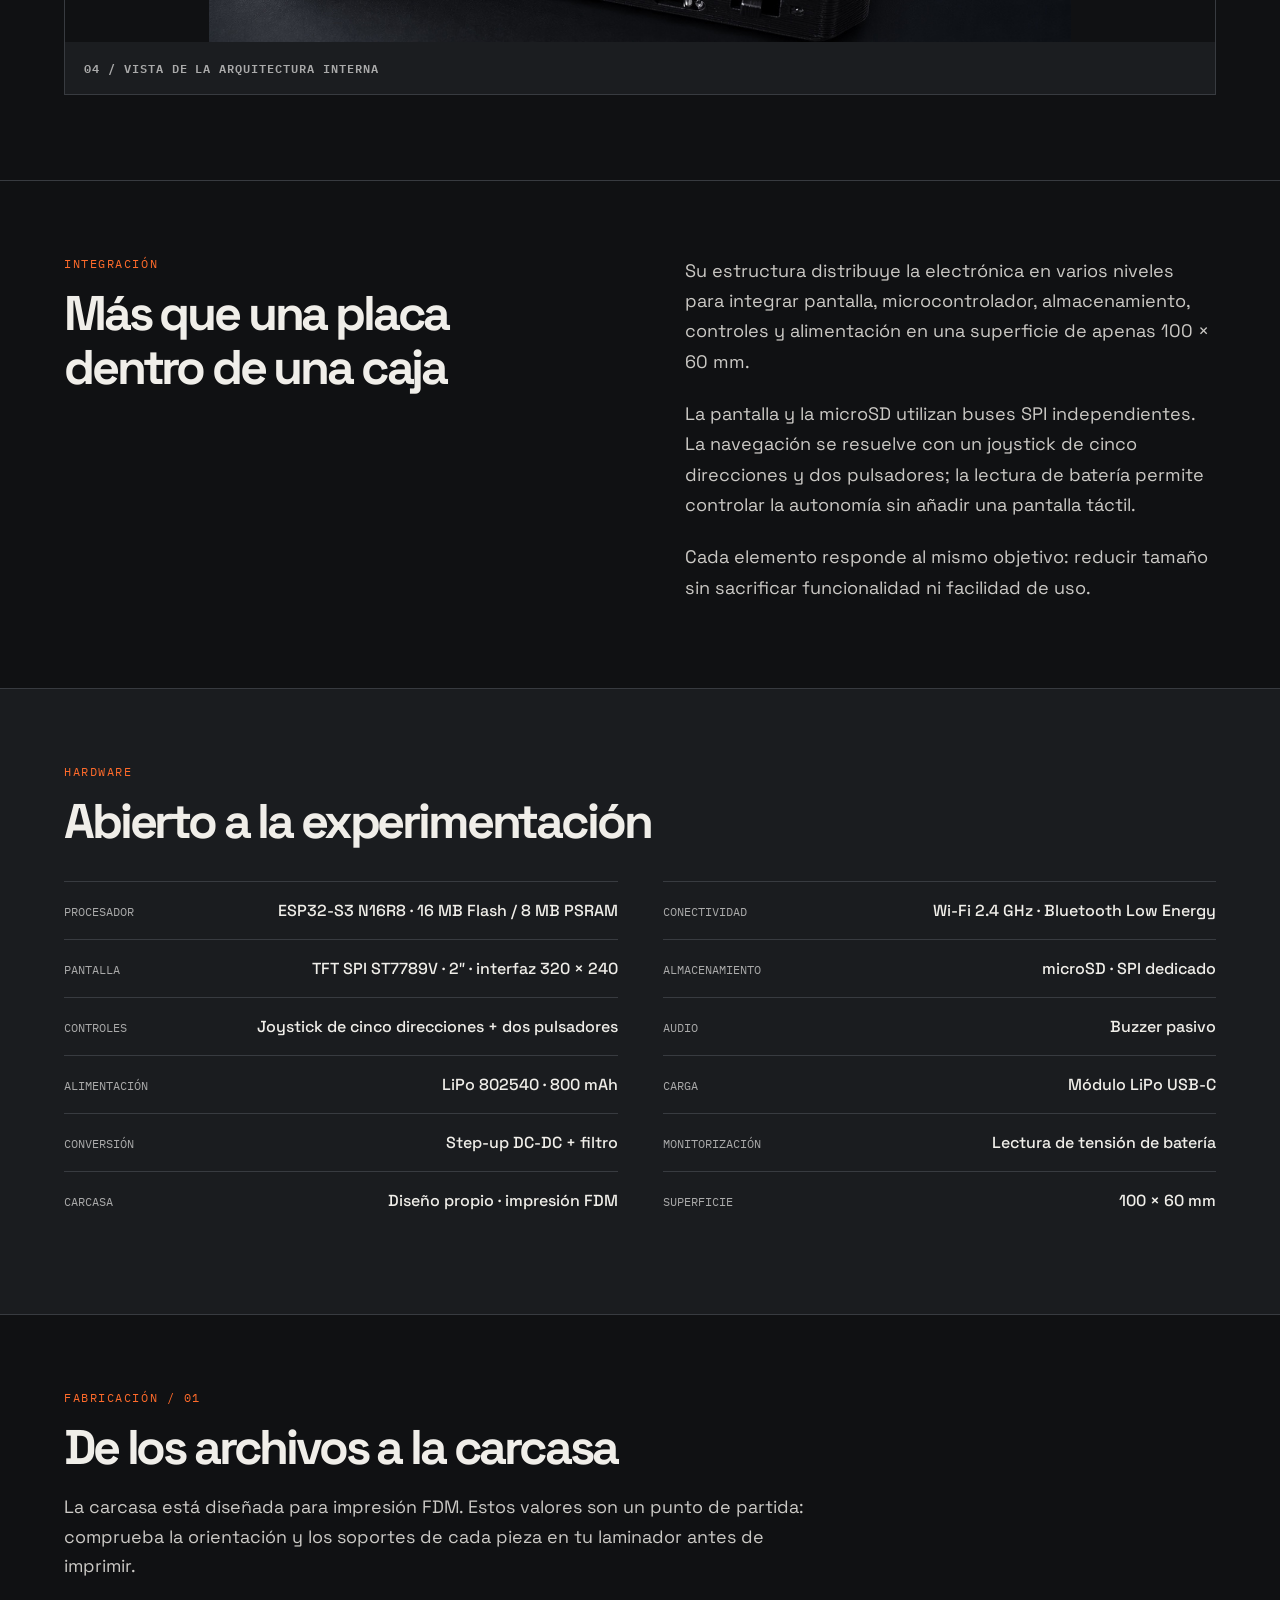
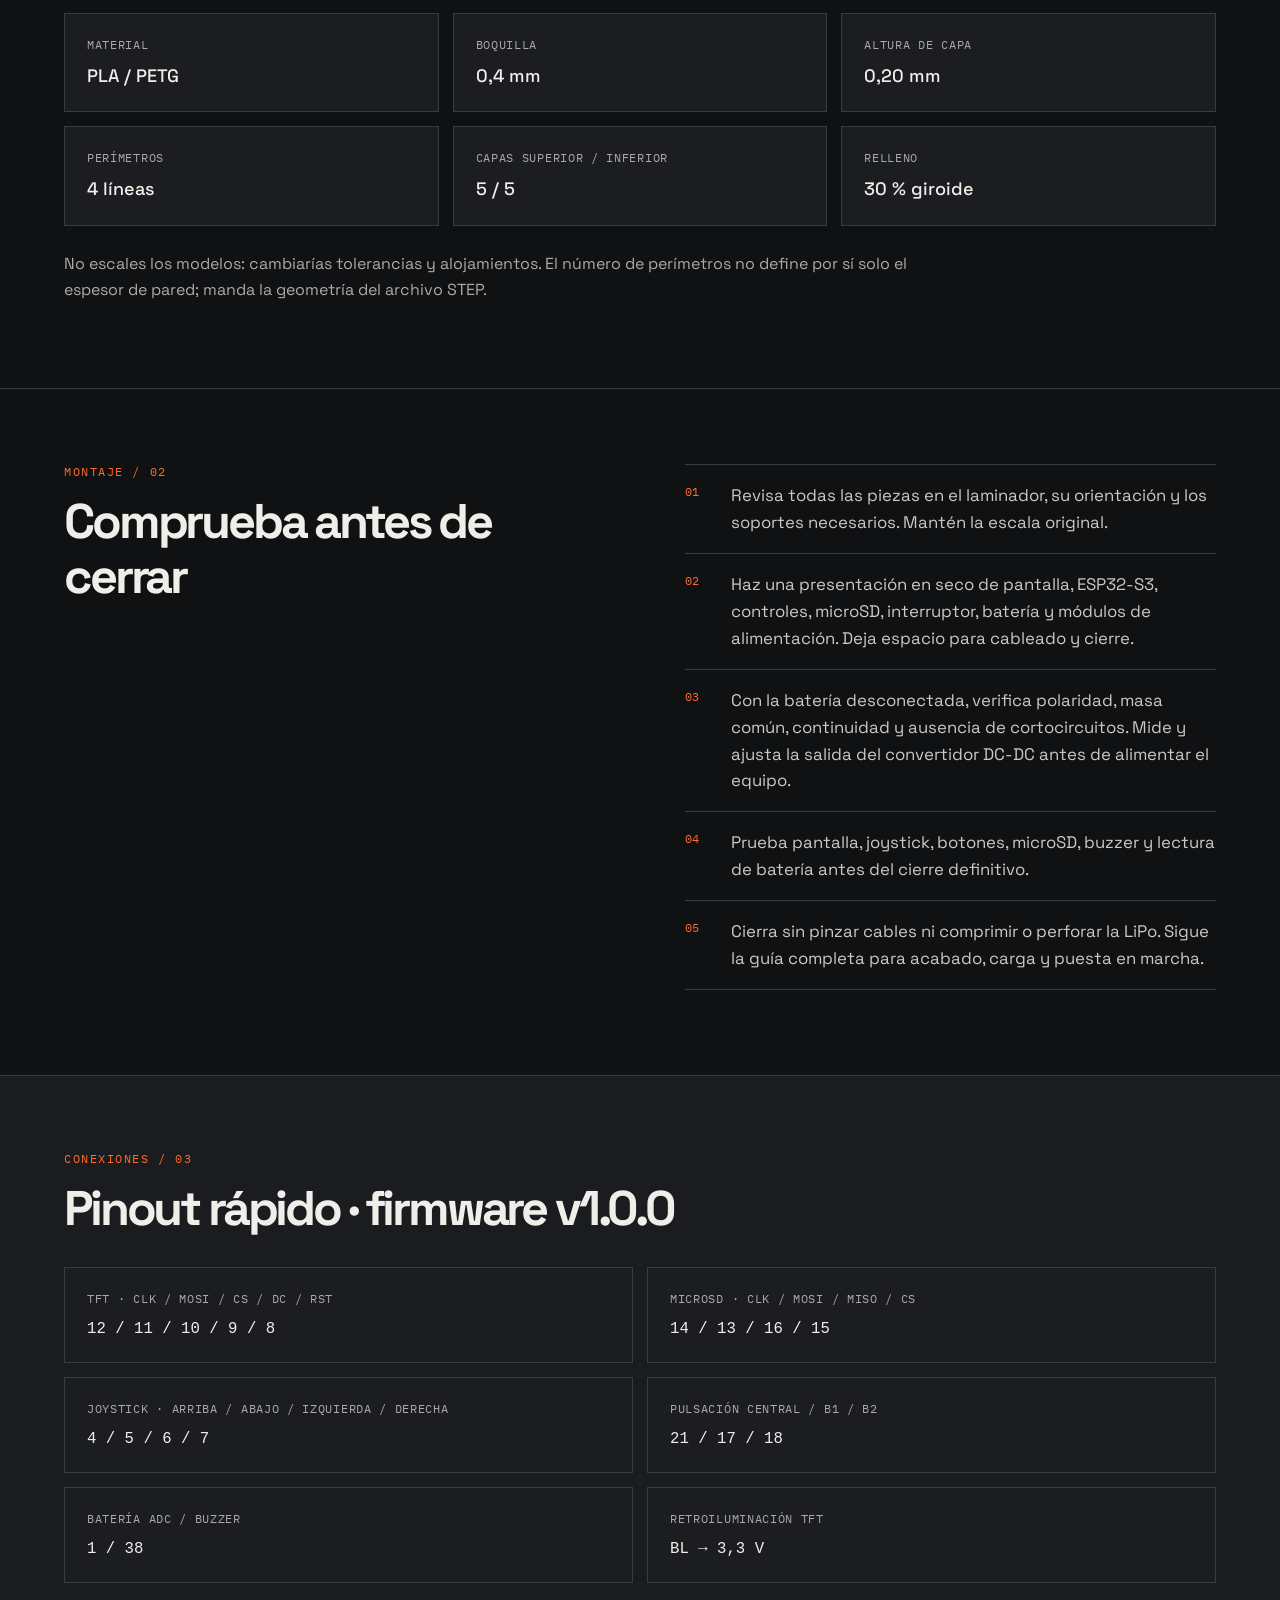
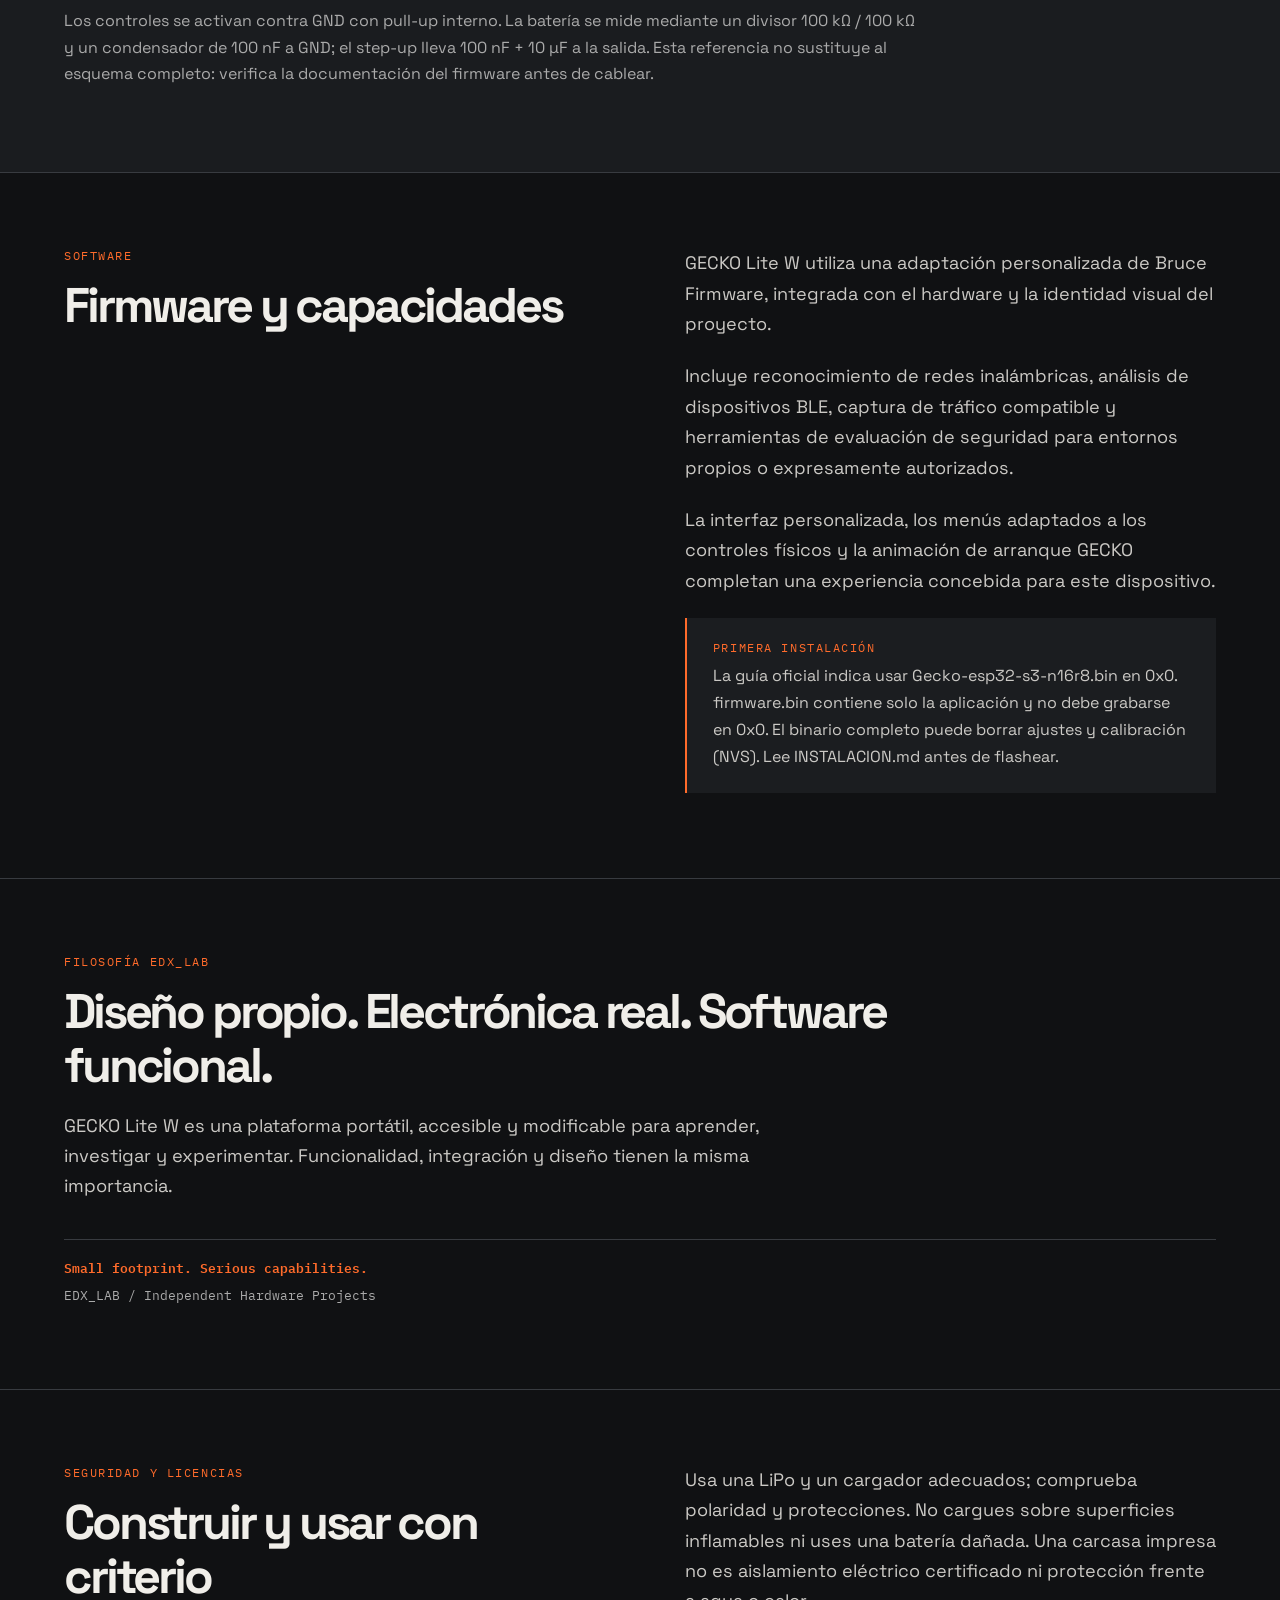
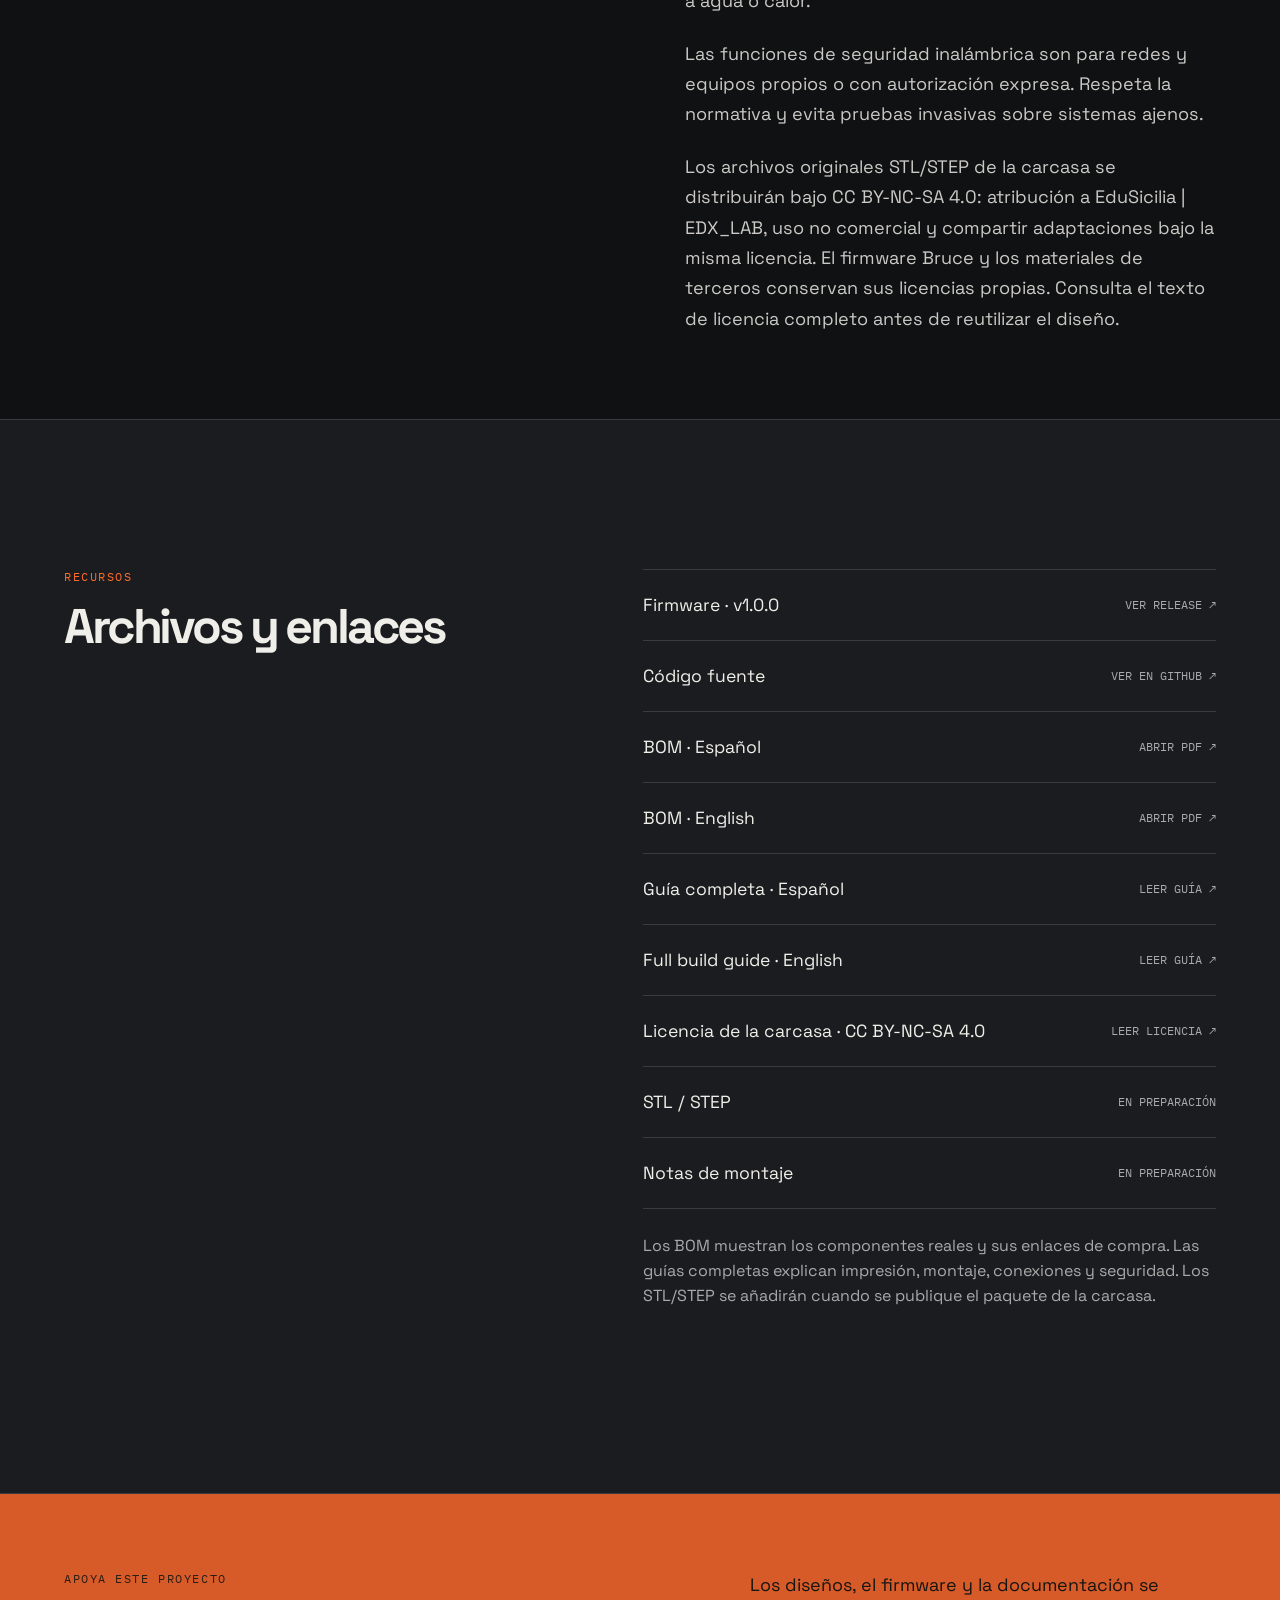
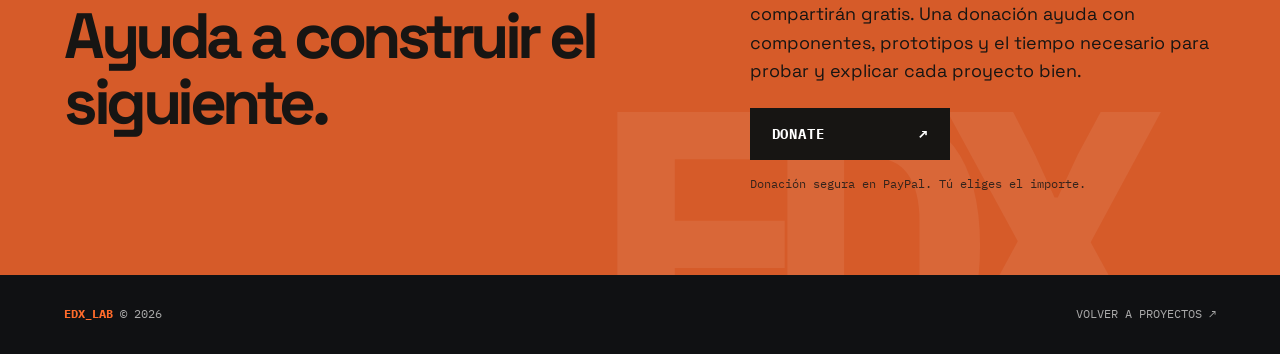
==== commit 625de4f6: "Link enclosure license from GECKO Lite W project page" ====
--- a/project.html
+++ b/project.html
@@ -100,7 +100,7 @@
 <section class="story content"><div class="wrap story-grid"><div><div class="eyebrow" data-es="Seguridad y licencias" data-en="Safety and licensing">Seguridad y licencias</div><h2 data-es="Construir y usar con criterio" data-en="Build and use responsibly">Construir y usar con criterio</h2></div><div class="story-copy">
   <p data-es="Usa una LiPo y un cargador adecuados; comprueba polaridad y protecciones. No cargues sobre superficies inflamables ni uses una batería dañada. Una carcasa impresa no es aislamiento eléctrico certificado ni protección frente a agua o calor." data-en="Use a suitable LiPo and charger; check polarity and protection circuits. Do not charge on flammable surfaces or use a damaged battery. A printed enclosure is not certified electrical insulation or protection against water or heat.">Usa una LiPo y un cargador adecuados; comprueba polaridad y protecciones. No cargues sobre superficies inflamables ni uses una batería dañada. Una carcasa impresa no es aislamiento eléctrico certificado ni protección frente a agua o calor.</p>
   <p data-es="Las funciones de seguridad inalámbrica son para redes y equipos propios o con autorización expresa. Respeta la normativa y evita pruebas invasivas sobre sistemas ajenos." data-en="Wireless security features are for your own networks and devices or systems you are explicitly authorized to test. Follow applicable rules and avoid intrusive tests on third-party systems.">Las funciones de seguridad inalámbrica son para redes y equipos propios o con autorización expresa. Respeta la normativa y evita pruebas invasivas sobre sistemas ajenos.</p>
-  <p data-es="Los STEP permiten adaptar la carcasa, pero las modificaciones pueden alterar ajuste y seguridad. Consulta las condiciones de la ficha de Cults3D y las licencias del firmware por separado; acredita a EduSicilia | EDX_LAB al compartir el origen del diseño." data-en="STEP files allow enclosure customization, but changes can affect fit and safety. Check the Cults3D listing terms and firmware licenses separately; credit EduSicilia | EDX_LAB when referencing the original design.">Los STEP permiten adaptar la carcasa, pero las modificaciones pueden alterar ajuste y seguridad. Consulta las condiciones de la ficha de Cults3D y las licencias del firmware por separado; acredita a EduSicilia | EDX_LAB al compartir el origen del diseño.</p>
+  <p data-es="Los archivos originales STL/STEP de la carcasa se distribuirán bajo CC BY-NC-SA 4.0: atribución a EduSicilia | EDX_LAB, uso no comercial y compartir adaptaciones bajo la misma licencia. El firmware Bruce y los materiales de terceros conservan sus licencias propias. Consulta el texto de licencia completo antes de reutilizar el diseño." data-en="The original enclosure STL/STEP files will be distributed under CC BY-NC-SA 4.0: credit EduSicilia | EDX_LAB, use them noncommercially, and share adaptations under the same license. Bruce firmware and third-party material retain their own licenses. Read the full license notice before reusing the design.">Los archivos originales STL/STEP de la carcasa se distribuirán bajo CC BY-NC-SA 4.0: atribución a EduSicilia | EDX_LAB, uso no comercial y compartir adaptaciones bajo la misma licencia. El firmware Bruce y los materiales de terceros conservan sus licencias propias. Consulta el texto de licencia completo antes de reutilizar el diseño.</p>
 </div></div></section>
 <section class="files content"><div class="files-inner wrap"><div><div class="eyebrow" id="files-label"></div><h2 id="files-title"></h2></div><div><div class="file-list" id="file-list"></div><p class="file-note" id="files-note"></p></div></div></section>
 <section class="support"><div class="support-inner wrap"><div><div class="eyebrow" id="support-label"></div><h2 id="support-title"></h2></div><div class="support-copy"><p id="support-copy"></p><a class="donate-button" href="https://www.paypal.com/donate/?hosted_button_id=SE6689BNU22NG" target="_blank" rel="noopener noreferrer" aria-describedby="support-note">DONATE <span aria-hidden="true">↗</span></a><span class="support-note" id="support-note"></span></div></div></section>
@@ -118,6 +118,7 @@
   {name:'BOM · English',action:lang==='es'?'Abrir PDF ↗':'Open PDF ↗',href:'https://edx-lab.edupriego3.chatgpt.site/assets/gecko-lite-w-bom-en.pdf'},
   {name:'Guía completa · Español',action:lang==='es'?'Leer guía ↗':'Read guide ↗',href:'https://github.com/edx-lab/edx-lab.github.io/blob/main/docs/GECKO_Lite_W_build_ES.md'},
   {name:'Full build guide · English',action:lang==='es'?'Leer guía ↗':'Read guide ↗',href:'https://github.com/edx-lab/edx-lab.github.io/blob/main/docs/GECKO_Lite_W_build_EN.md'},
+  {name:lang==='es'?'Licencia de la carcasa · CC BY-NC-SA 4.0':'Enclosure license · CC BY-NC-SA 4.0',action:lang==='es'?'Leer licencia ↗':'Read license ↗',href:'https://github.com/edx-lab/edx-lab.github.io/blob/main/docs/GECKO_Lite_W_enclosure_LICENSE.txt'},
   {name:'STL / STEP',action:l.pending},
   {name:lang==='es'?'Notas de montaje':'Build notes',action:l.pending}
 ];document.getElementById('file-list').replaceChildren(...links.map(item=>{let row=document.createElement(item.href?'a':'div');row.className='file-row'+(item.href?' file-link':'');if(item.href){row.href=item.href;row.target='_blank';row.rel='noopener noreferrer'}let a=document.createElement('span'),b=document.createElement('small');a.textContent=item.name;b.textContent=item.action;row.append(a,b);return row}));document.querySelectorAll('[data-es][data-en]').forEach(el=>{el.textContent=el.dataset[lang]});document.querySelectorAll('[data-lang]').forEach(b=>{let active=b.dataset.lang===lang;b.classList.toggle('active',active);b.setAttribute('aria-pressed',String(active))});try{localStorage.setItem('edx_lang',lang)}catch(e){}}
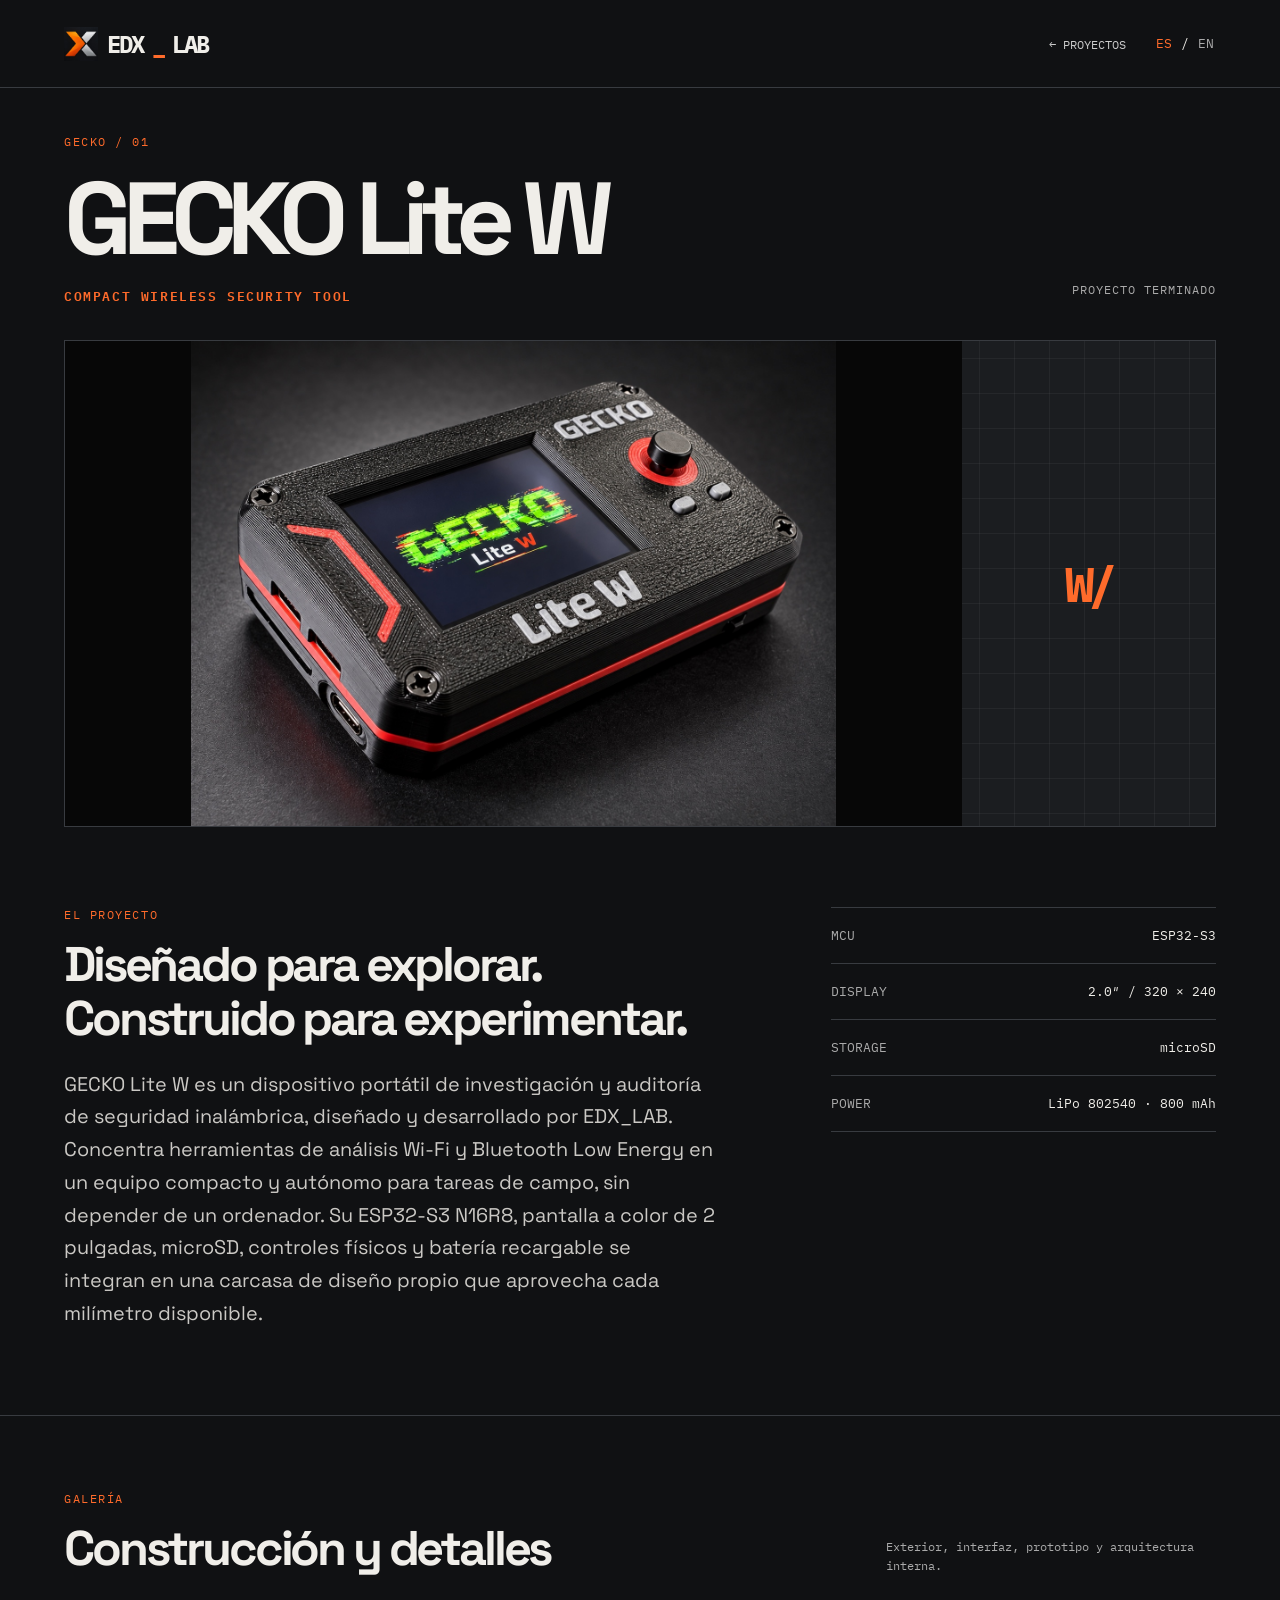
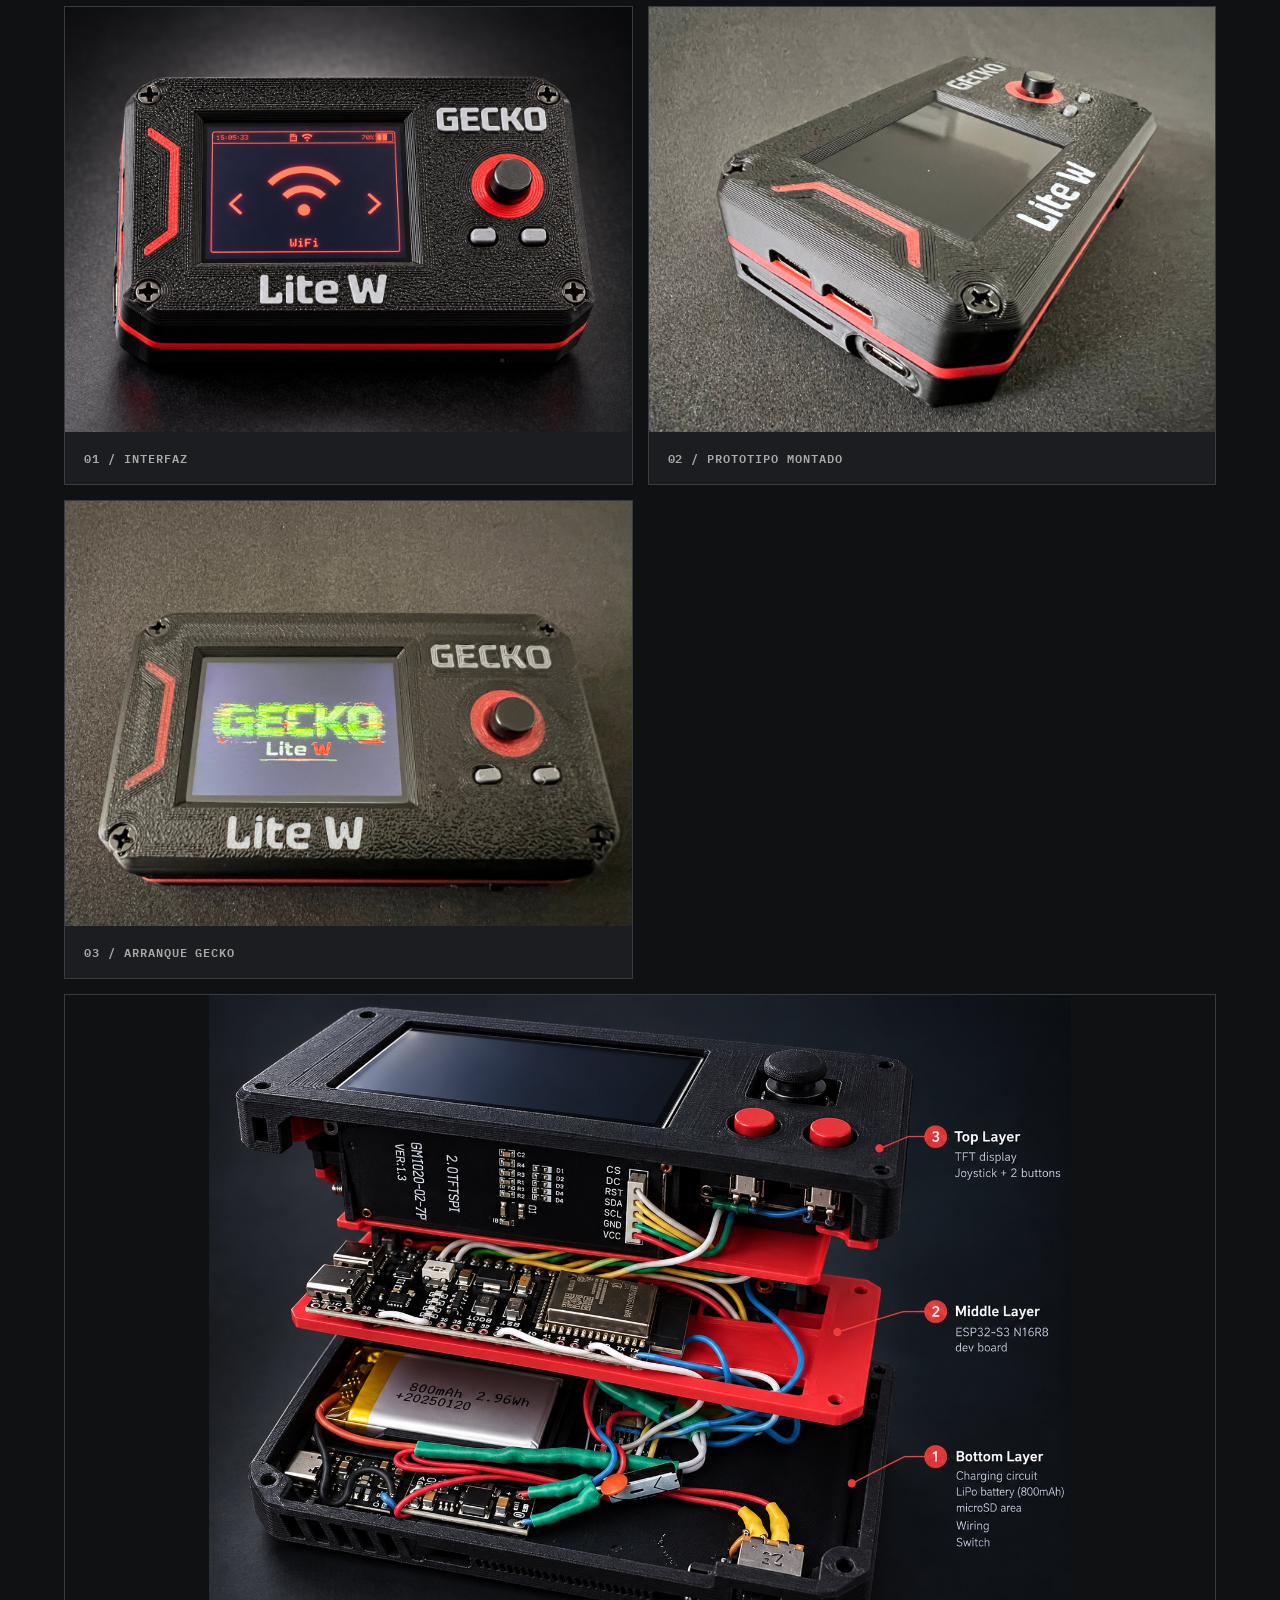
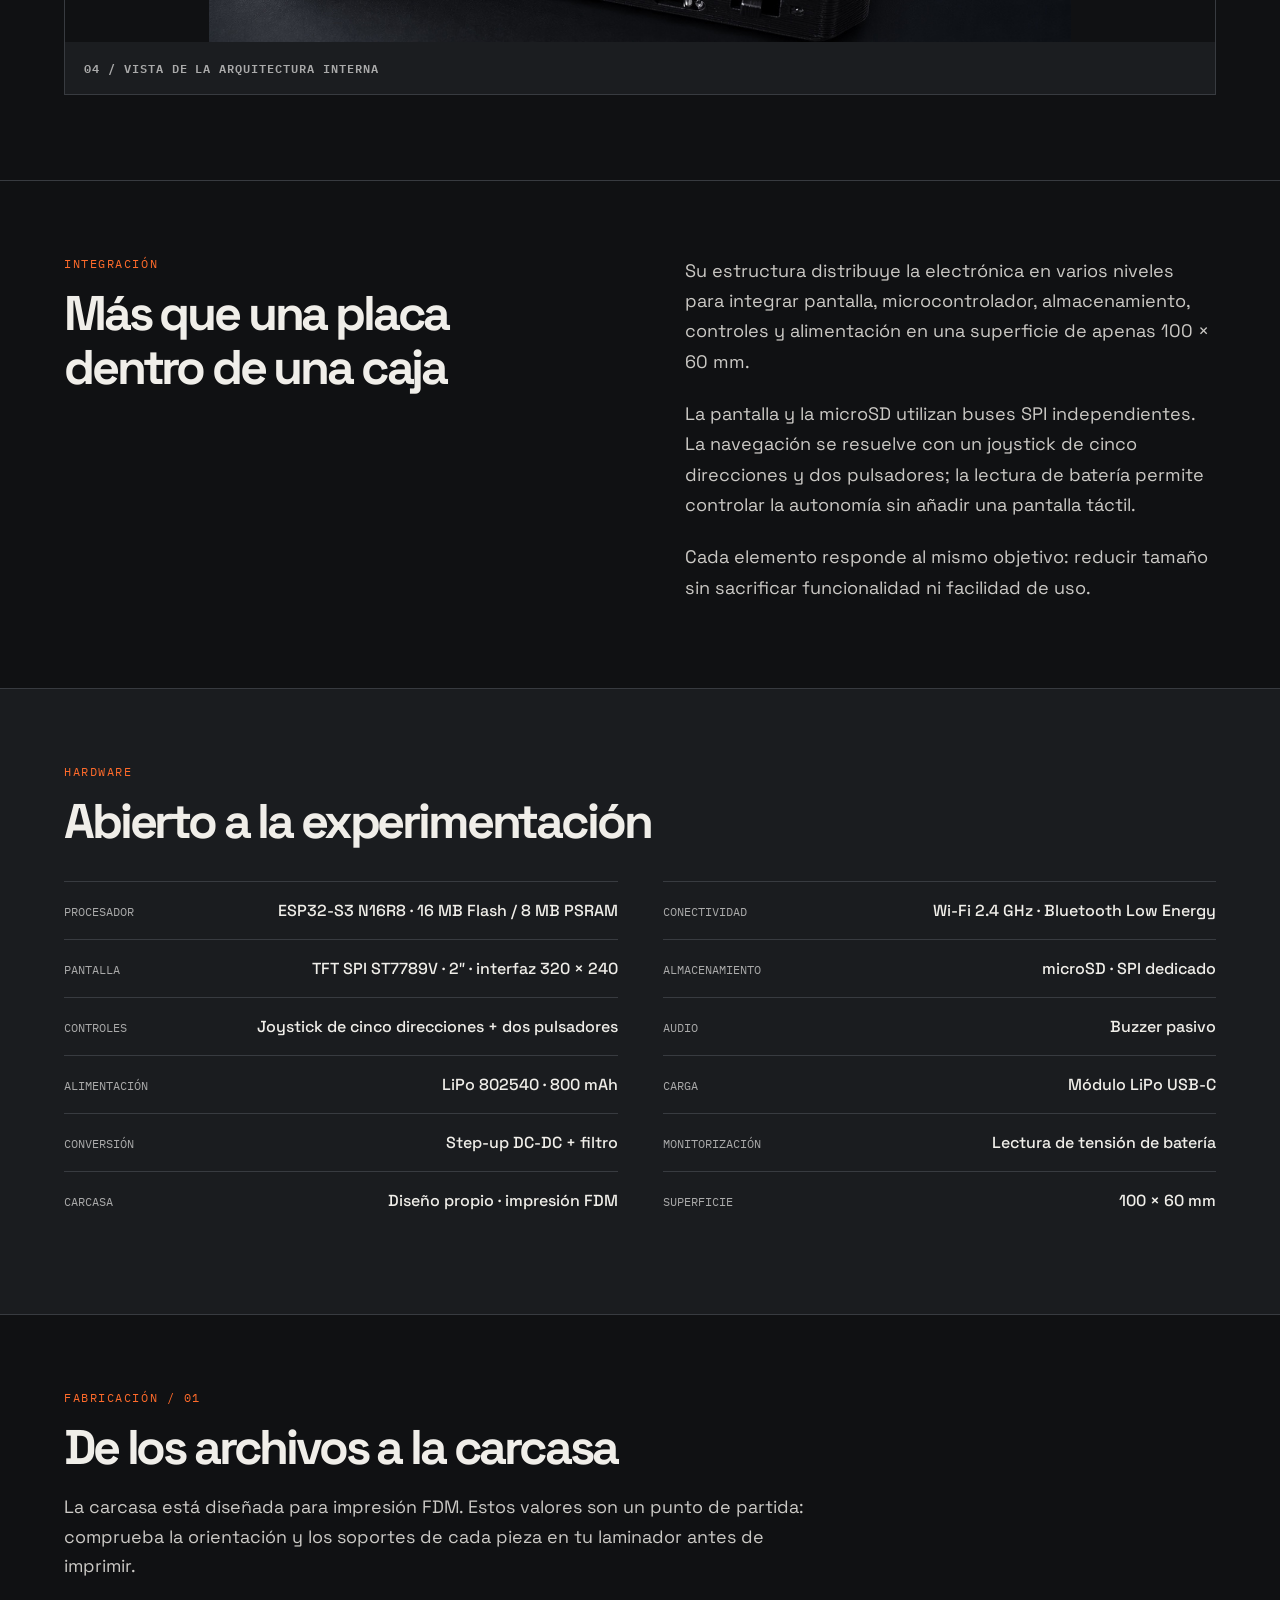
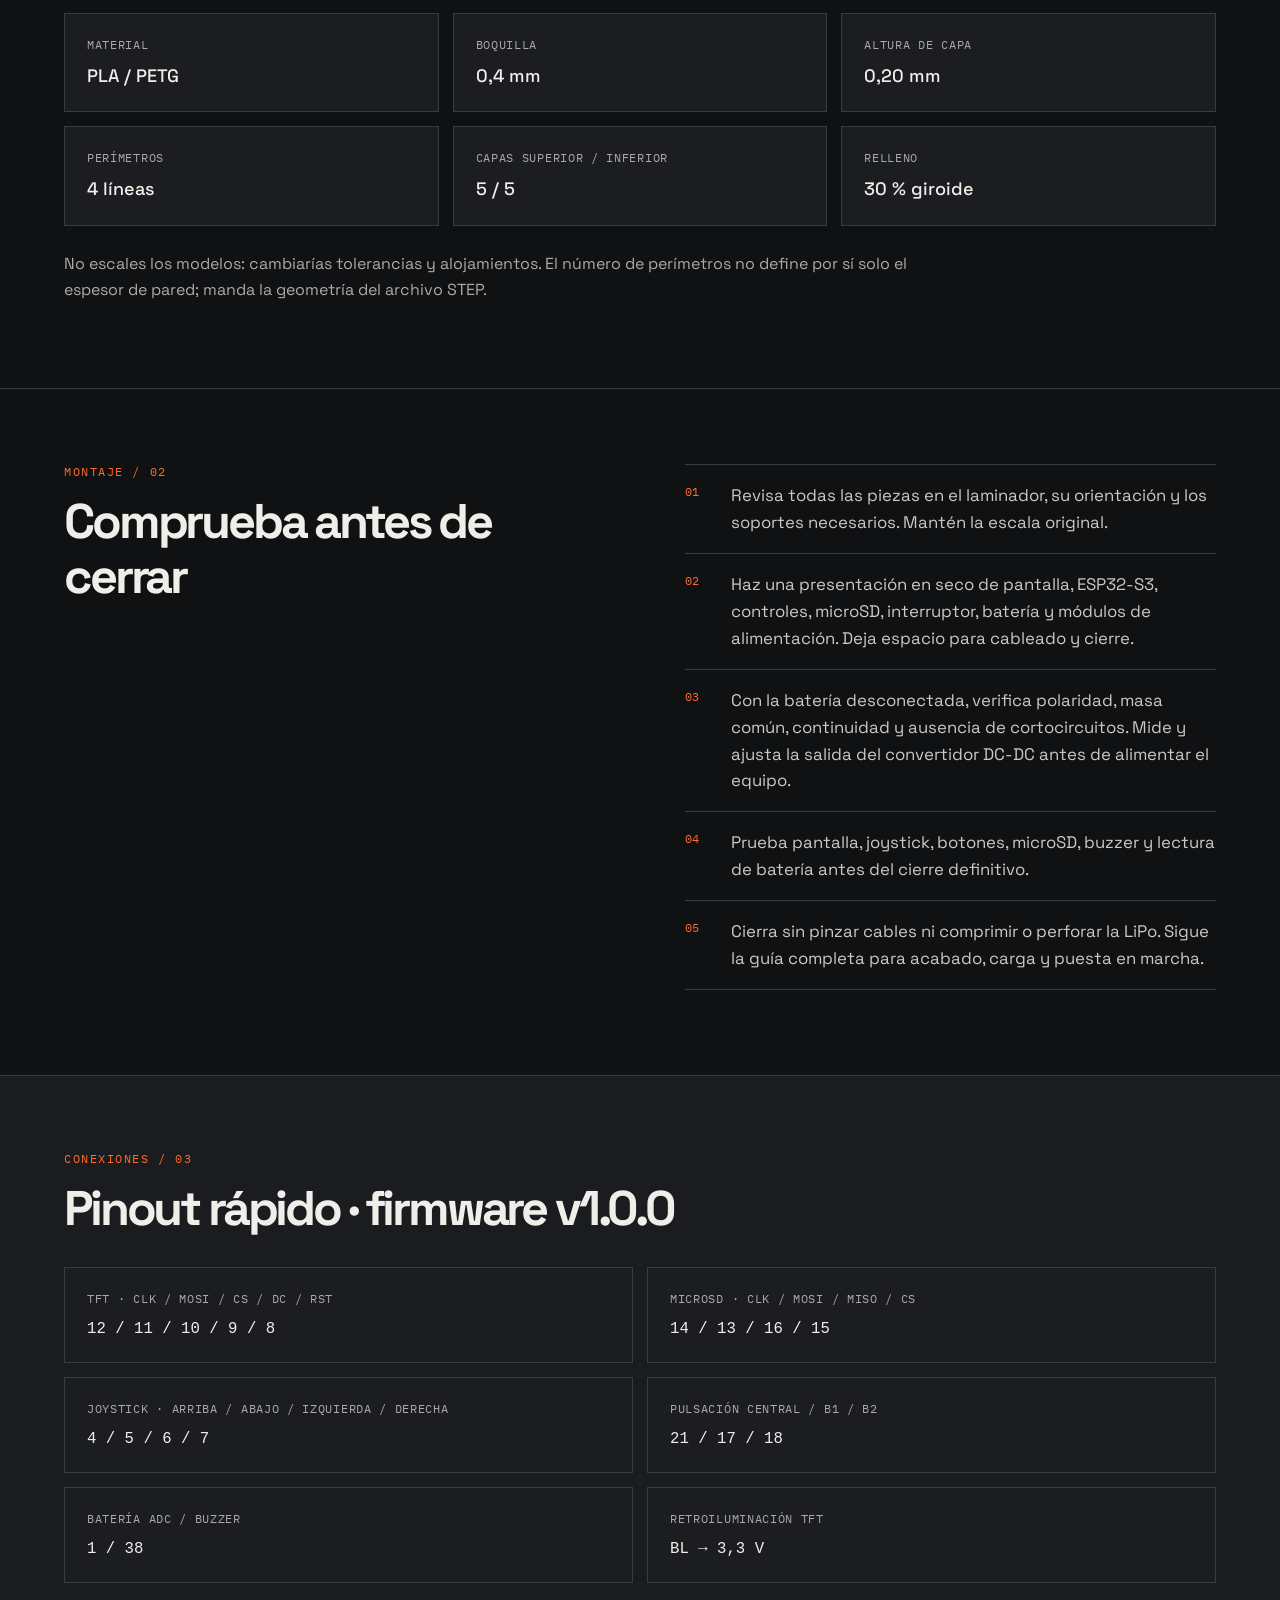
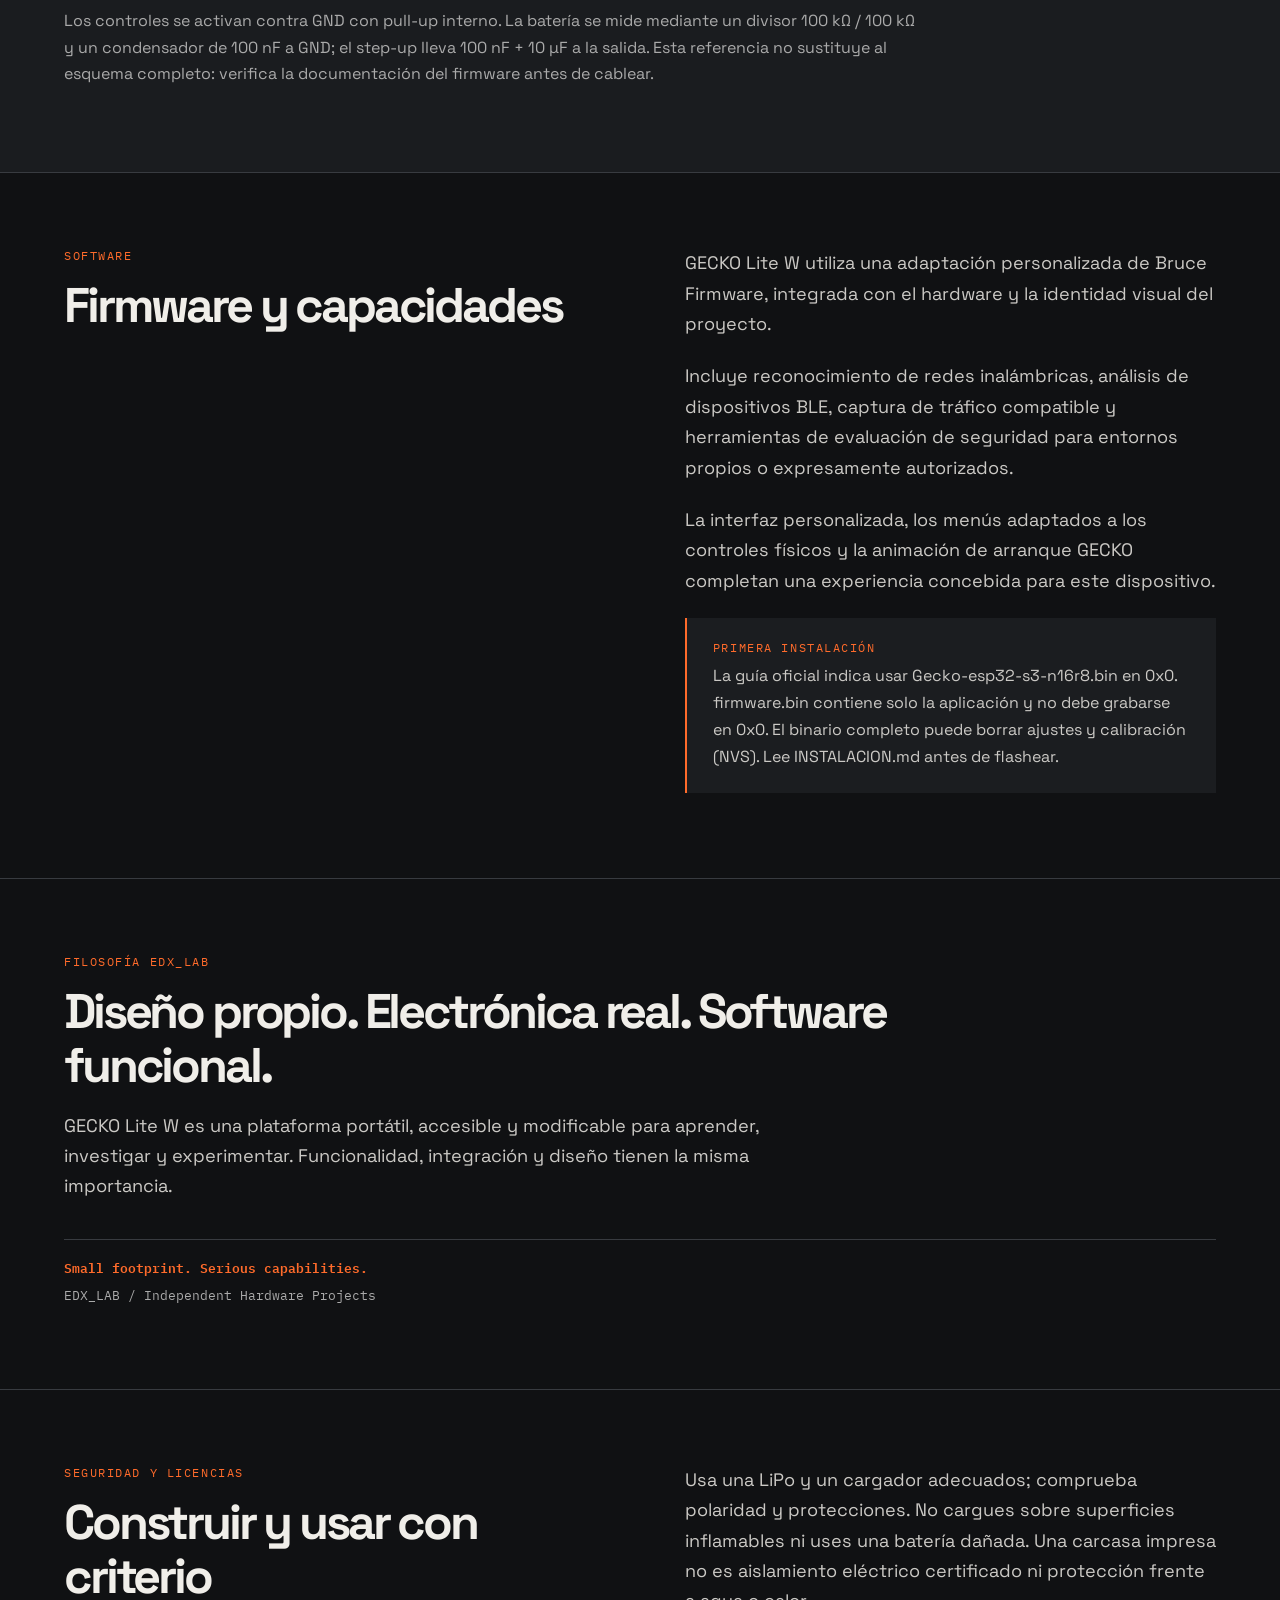
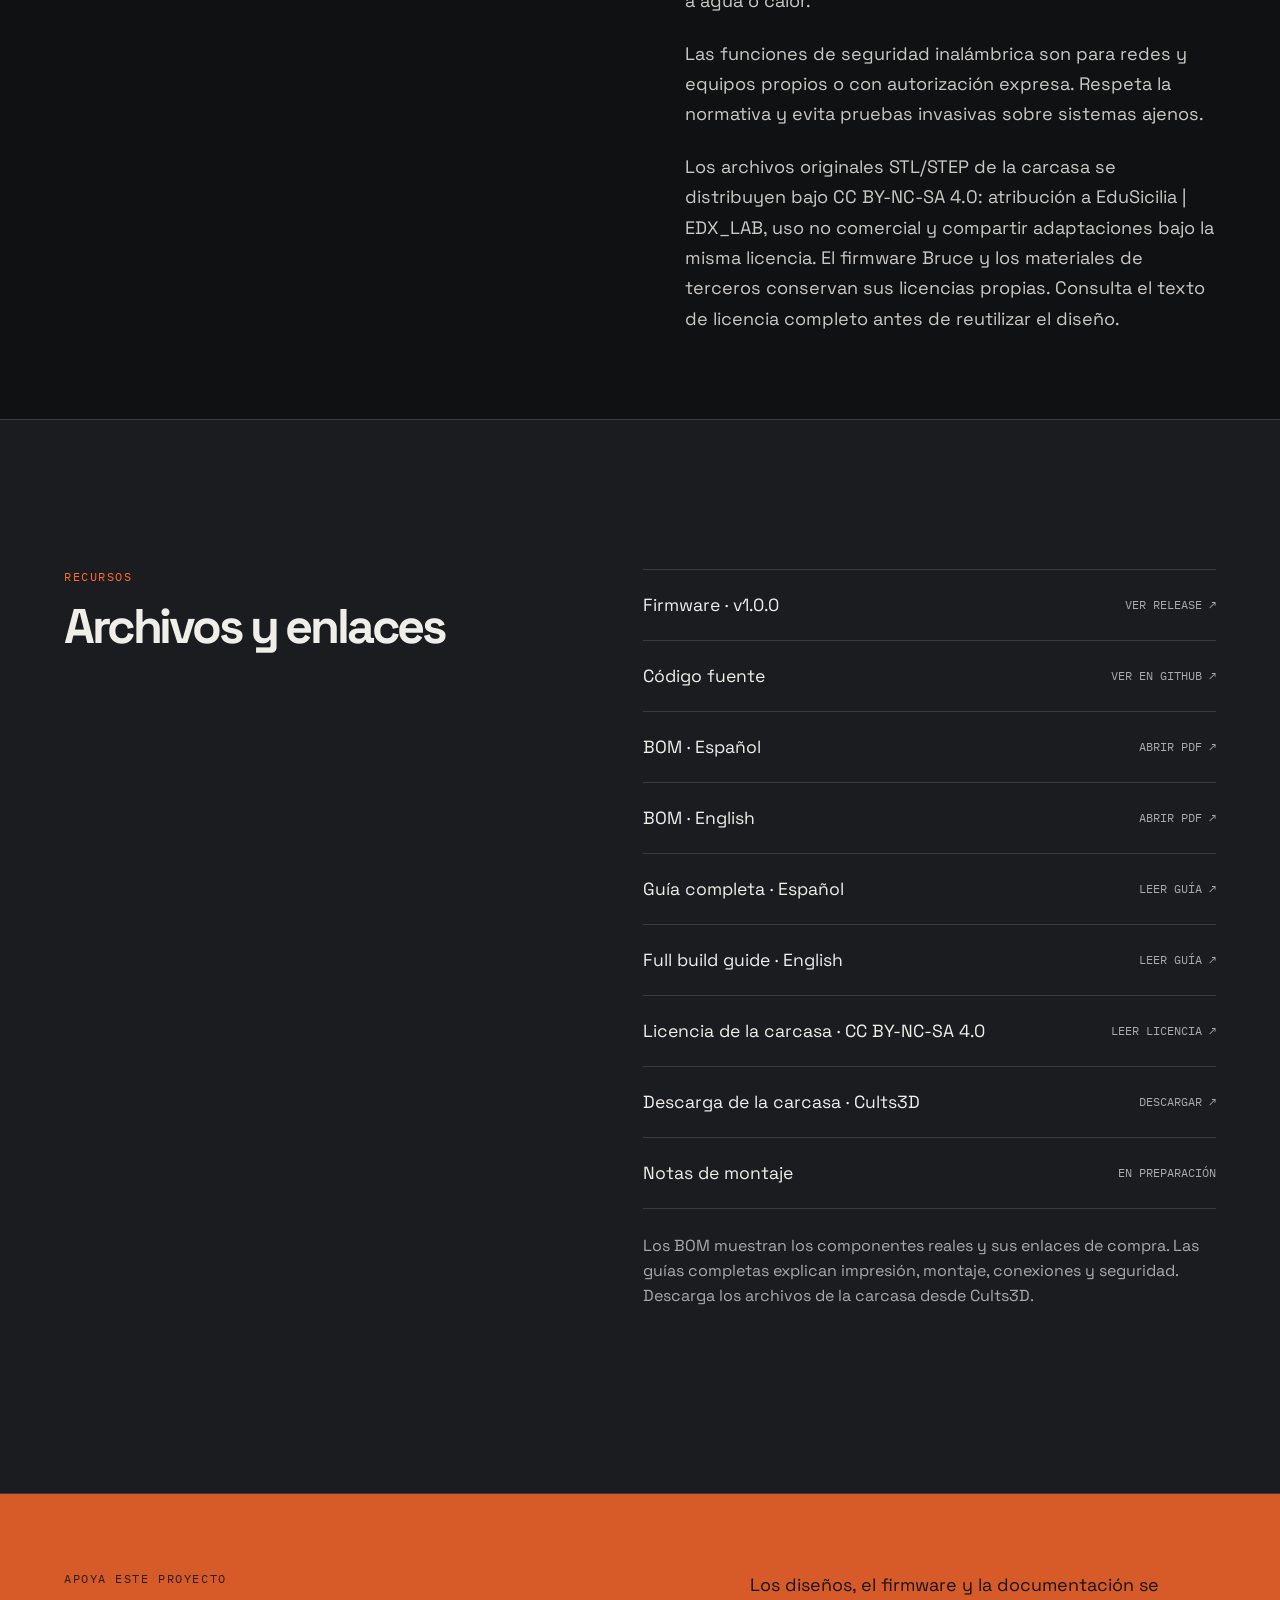
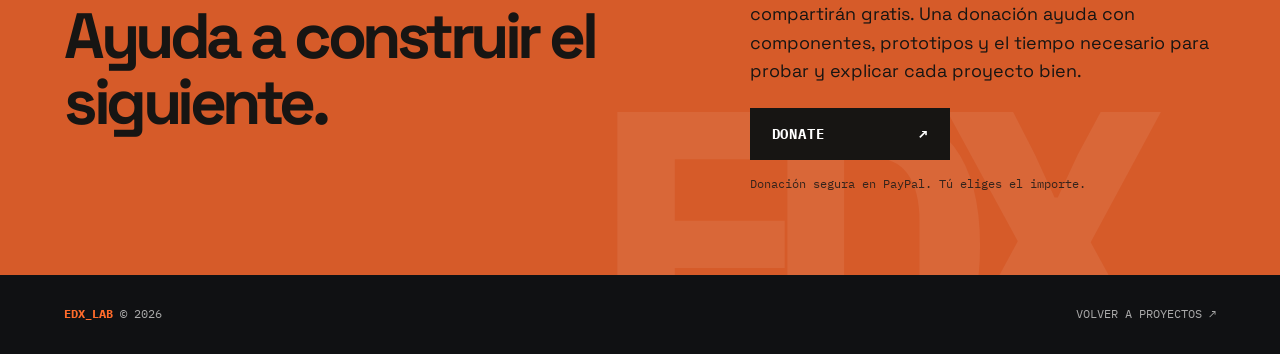
==== commit 0ebce182: "Add Cults3D enclosure download to GECKO Lite W page" ====
--- a/project.html
+++ b/project.html
@@ -100,7 +100,7 @@
 <section class="story content"><div class="wrap story-grid"><div><div class="eyebrow" data-es="Seguridad y licencias" data-en="Safety and licensing">Seguridad y licencias</div><h2 data-es="Construir y usar con criterio" data-en="Build and use responsibly">Construir y usar con criterio</h2></div><div class="story-copy">
   <p data-es="Usa una LiPo y un cargador adecuados; comprueba polaridad y protecciones. No cargues sobre superficies inflamables ni uses una batería dañada. Una carcasa impresa no es aislamiento eléctrico certificado ni protección frente a agua o calor." data-en="Use a suitable LiPo and charger; check polarity and protection circuits. Do not charge on flammable surfaces or use a damaged battery. A printed enclosure is not certified electrical insulation or protection against water or heat.">Usa una LiPo y un cargador adecuados; comprueba polaridad y protecciones. No cargues sobre superficies inflamables ni uses una batería dañada. Una carcasa impresa no es aislamiento eléctrico certificado ni protección frente a agua o calor.</p>
   <p data-es="Las funciones de seguridad inalámbrica son para redes y equipos propios o con autorización expresa. Respeta la normativa y evita pruebas invasivas sobre sistemas ajenos." data-en="Wireless security features are for your own networks and devices or systems you are explicitly authorized to test. Follow applicable rules and avoid intrusive tests on third-party systems.">Las funciones de seguridad inalámbrica son para redes y equipos propios o con autorización expresa. Respeta la normativa y evita pruebas invasivas sobre sistemas ajenos.</p>
-  <p data-es="Los archivos originales STL/STEP de la carcasa se distribuirán bajo CC BY-NC-SA 4.0: atribución a EduSicilia | EDX_LAB, uso no comercial y compartir adaptaciones bajo la misma licencia. El firmware Bruce y los materiales de terceros conservan sus licencias propias. Consulta el texto de licencia completo antes de reutilizar el diseño." data-en="The original enclosure STL/STEP files will be distributed under CC BY-NC-SA 4.0: credit EduSicilia | EDX_LAB, use them noncommercially, and share adaptations under the same license. Bruce firmware and third-party material retain their own licenses. Read the full license notice before reusing the design.">Los archivos originales STL/STEP de la carcasa se distribuirán bajo CC BY-NC-SA 4.0: atribución a EduSicilia | EDX_LAB, uso no comercial y compartir adaptaciones bajo la misma licencia. El firmware Bruce y los materiales de terceros conservan sus licencias propias. Consulta el texto de licencia completo antes de reutilizar el diseño.</p>
+  <p data-es="Los archivos originales STL/STEP de la carcasa se distribuyen bajo CC BY-NC-SA 4.0: atribución a EduSicilia | EDX_LAB, uso no comercial y compartir adaptaciones bajo la misma licencia. El firmware Bruce y los materiales de terceros conservan sus licencias propias. Consulta el texto de licencia completo antes de reutilizar el diseño." data-en="The original enclosure STL/STEP files are distributed under CC BY-NC-SA 4.0: credit EduSicilia | EDX_LAB, use them noncommercially, and share adaptations under the same license. Bruce firmware and third-party material retain their own licenses. Read the full license notice before reusing the design.">Los archivos originales STL/STEP de la carcasa se distribuyen bajo CC BY-NC-SA 4.0: atribución a EduSicilia | EDX_LAB, uso no comercial y compartir adaptaciones bajo la misma licencia. El firmware Bruce y los materiales de terceros conservan sus licencias propias. Consulta el texto de licencia completo antes de reutilizar el diseño.</p>
 </div></div></section>
 <section class="files content"><div class="files-inner wrap"><div><div class="eyebrow" id="files-label"></div><h2 id="files-title"></h2></div><div><div class="file-list" id="file-list"></div><p class="file-note" id="files-note"></p></div></div></section>
 <section class="support"><div class="support-inner wrap"><div><div class="eyebrow" id="support-label"></div><h2 id="support-title"></h2></div><div class="support-copy"><p id="support-copy"></p><a class="donate-button" href="https://www.paypal.com/donate/?hosted_button_id=SE6689BNU22NG" target="_blank" rel="noopener noreferrer" aria-describedby="support-note">DONATE <span aria-hidden="true">↗</span></a><span class="support-note" id="support-note"></span></div></div></section>
@@ -110,7 +110,7 @@
 'gecko-lite-w':{name:'GECKO Lite W',serial:'GECKO / 01',mark:'W/',category:'01 / WIRELESS',chip:'ESP32-S3',status:{es:'Proyecto terminado',en:'Completed project'},headline:{es:'Diseñado para explorar. Construido para experimentar.',en:'Designed to explore. Built to experiment.'},description:{es:'GECKO Lite W es un dispositivo portátil de investigación y auditoría de seguridad inalámbrica, diseñado y desarrollado por EDX_LAB. Concentra herramientas de análisis Wi-Fi y Bluetooth Low Energy en un equipo compacto y autónomo para tareas de campo, sin depender de un ordenador. Su ESP32-S3 N16R8, pantalla a color de 2 pulgadas, microSD, controles físicos y batería recargable se integran en una carcasa de diseño propio que aprovecha cada milímetro disponible.',en:'GECKO Lite W is a portable wireless security research and auditing device designed and developed by EDX_LAB. It brings Wi-Fi and Bluetooth Low Energy analysis tools into a compact, self-contained device for field work without relying on a computer. Its ESP32-S3 N16R8, 2-inch color display, microSD, physical controls and rechargeable battery fit into a custom enclosure designed around every available millimeter.'},stats:[['MCU','ESP32-S3'],['DISPLAY','2.0″ / 320 × 240'],['STORAGE','microSD'],['POWER','LiPo 802540 · 800 mAh']]}
 };
 const slug=new URLSearchParams(location.search).get('project');if(slug&&slug!=='gecko-lite-w')location.replace('index.html#projects');const project=projects['gecko-lite-w'];if(!slug||slug==='gecko-lite-w'){const cover=document.getElementById('cover');cover.classList.add('has-photo');const image=document.createElement('img');image.src='assets/gecko-lite-w-cover.jpeg';image.alt='Portada de GECKO Lite W con el dispositivo negro y naranja';cover.prepend(image)}
-const labels={es:{back:'← Proyectos',story:'El proyecto',gallery:'Construcción y detalles',galleryLabel:'Galería',galleryNote:'Exterior, interfaz, prototipo y arquitectura interna.',filesLabel:'Recursos',files:'Archivos y enlaces',filesNote:'Los BOM muestran los componentes reales y sus enlaces de compra. Las guías completas explican impresión, montaje, conexiones y seguridad. Los STL/STEP se añadirán cuando se publique el paquete de la carcasa.',pending:'En preparación',supportLabel:'Apoya este proyecto',supportTitle:'Ayuda a construir el siguiente.',supportCopy:'Los diseños, el firmware y la documentación se compartirán gratis. Una donación ayuda con componentes, prototipos y el tiempo necesario para probar y explicar cada proyecto bien.',supportNote:'Donación segura en PayPal. Tú eliges el importe.',footer:'Volver a proyectos ↗'},en:{back:'← Projects',story:'The project',gallery:'Build and details',galleryLabel:'Gallery',galleryNote:'Exterior, interface, prototype and internal architecture.',filesLabel:'Resources',files:'Files and links',filesNote:'The BOMs show the actual build components and purchase links. The full guides cover printing, assembly, wiring and safety. STL/STEP files will be added when the enclosure package is published.',pending:'In preparation',supportLabel:'Support this project',supportTitle:'Help build what comes next.',supportCopy:'Designs, firmware and documentation will be shared for free. A donation helps cover components, prototypes and the time it takes to test and explain each project properly.',supportNote:'Secure donation on PayPal. You choose the amount.',footer:'Back to projects ↗'}};
+const labels={es:{back:'← Proyectos',story:'El proyecto',gallery:'Construcción y detalles',galleryLabel:'Galería',galleryNote:'Exterior, interfaz, prototipo y arquitectura interna.',filesLabel:'Recursos',files:'Archivos y enlaces',filesNote:'Los BOM muestran los componentes reales y sus enlaces de compra. Las guías completas explican impresión, montaje, conexiones y seguridad. Descarga los archivos de la carcasa desde Cults3D.',pending:'En preparación',supportLabel:'Apoya este proyecto',supportTitle:'Ayuda a construir el siguiente.',supportCopy:'Los diseños, el firmware y la documentación se compartirán gratis. Una donación ayuda con componentes, prototipos y el tiempo necesario para probar y explicar cada proyecto bien.',supportNote:'Donación segura en PayPal. Tú eliges el importe.',footer:'Volver a proyectos ↗'},en:{back:'← Projects',story:'The project',gallery:'Build and details',galleryLabel:'Gallery',galleryNote:'Exterior, interface, prototype and internal architecture.',filesLabel:'Resources',files:'Files and links',filesNote:'The BOMs show the actual build components and purchase links. The full guides cover printing, assembly, wiring and safety. Download the enclosure files from Cults3D.',pending:'In preparation',supportLabel:'Support this project',supportTitle:'Help build what comes next.',supportCopy:'Designs, firmware and documentation will be shared for free. A donation helps cover components, prototypes and the time it takes to test and explain each project properly.',supportNote:'Secure donation on PayPal. You choose the amount.',footer:'Back to projects ↗'}};
 function setText(id,value){document.getElementById(id).textContent=value}function render(lang){let l=labels[lang];document.documentElement.lang=lang;document.title=project.name+' — EDX_LAB';setText('back',l.back);setText('serial',project.serial);setText('name',project.name);setText('status',project.status[lang]);setText('category',project.category);setText('mark',project.mark);setText('chip',project.chip);setText('story-label',l.story);setText('headline',project.headline[lang]);setText('description',project.description[lang]);setText('gallery-label',l.galleryLabel);setText('gallery-title',l.gallery);setText('gallery-note',l.galleryNote);setText('files-label',l.filesLabel);setText('files-title',l.files);setText('files-note',l.filesNote);setText('support-label',l.supportLabel);setText('support-title',l.supportTitle);setText('support-copy',l.supportCopy);setText('support-note',l.supportNote);setText('footer-back',l.footer);document.getElementById('stats').replaceChildren(...project.stats.map(([key,value])=>{let row=document.createElement('div');row.className='stat';let a=document.createElement('span'),b=document.createElement('span');a.textContent=key;b.textContent=value;row.append(a,b);return row}));const links=[
   {name:'Firmware · v1.0.0',action:lang==='es'?'Ver release ↗':'View release ↗',href:'https://github.com/edx-lab/GECKO-Lite-W/releases/tag/v1.0.0'},
   {name:lang==='es'?'Código fuente':'Source code',action:lang==='es'?'Ver en GitHub ↗':'View on GitHub ↗',href:'https://github.com/edx-lab/GECKO-Lite-W'},
@@ -119,7 +119,7 @@
   {name:'Guía completa · Español',action:lang==='es'?'Leer guía ↗':'Read guide ↗',href:'https://github.com/edx-lab/edx-lab.github.io/blob/main/docs/GECKO_Lite_W_build_ES.md'},
   {name:'Full build guide · English',action:lang==='es'?'Leer guía ↗':'Read guide ↗',href:'https://github.com/edx-lab/edx-lab.github.io/blob/main/docs/GECKO_Lite_W_build_EN.md'},
   {name:lang==='es'?'Licencia de la carcasa · CC BY-NC-SA 4.0':'Enclosure license · CC BY-NC-SA 4.0',action:lang==='es'?'Leer licencia ↗':'Read license ↗',href:'https://github.com/edx-lab/edx-lab.github.io/blob/main/docs/GECKO_Lite_W_enclosure_LICENSE.txt'},
-  {name:'STL / STEP',action:l.pending},
+  {name:lang==='es'?'Descarga de la carcasa · Cults3D':'Enclosure download · Cults3D',action:lang==='es'?'Descargar ↗':'Download ↗',href:'https://cults3d.com/es/modelo-3d/artilugios/gecko-lite-w'},
   {name:lang==='es'?'Notas de montaje':'Build notes',action:l.pending}
 ];document.getElementById('file-list').replaceChildren(...links.map(item=>{let row=document.createElement(item.href?'a':'div');row.className='file-row'+(item.href?' file-link':'');if(item.href){row.href=item.href;row.target='_blank';row.rel='noopener noreferrer'}let a=document.createElement('span'),b=document.createElement('small');a.textContent=item.name;b.textContent=item.action;row.append(a,b);return row}));document.querySelectorAll('[data-es][data-en]').forEach(el=>{el.textContent=el.dataset[lang]});document.querySelectorAll('[data-lang]').forEach(b=>{let active=b.dataset.lang===lang;b.classList.toggle('active',active);b.setAttribute('aria-pressed',String(active))});try{localStorage.setItem('edx_lang',lang)}catch(e){}}
 document.querySelectorAll('[data-lang]').forEach(b=>b.addEventListener('click',()=>render(b.dataset.lang)));let initial='es';try{if(localStorage.getItem('edx_lang')==='en')initial='en'}catch(e){}render(initial);
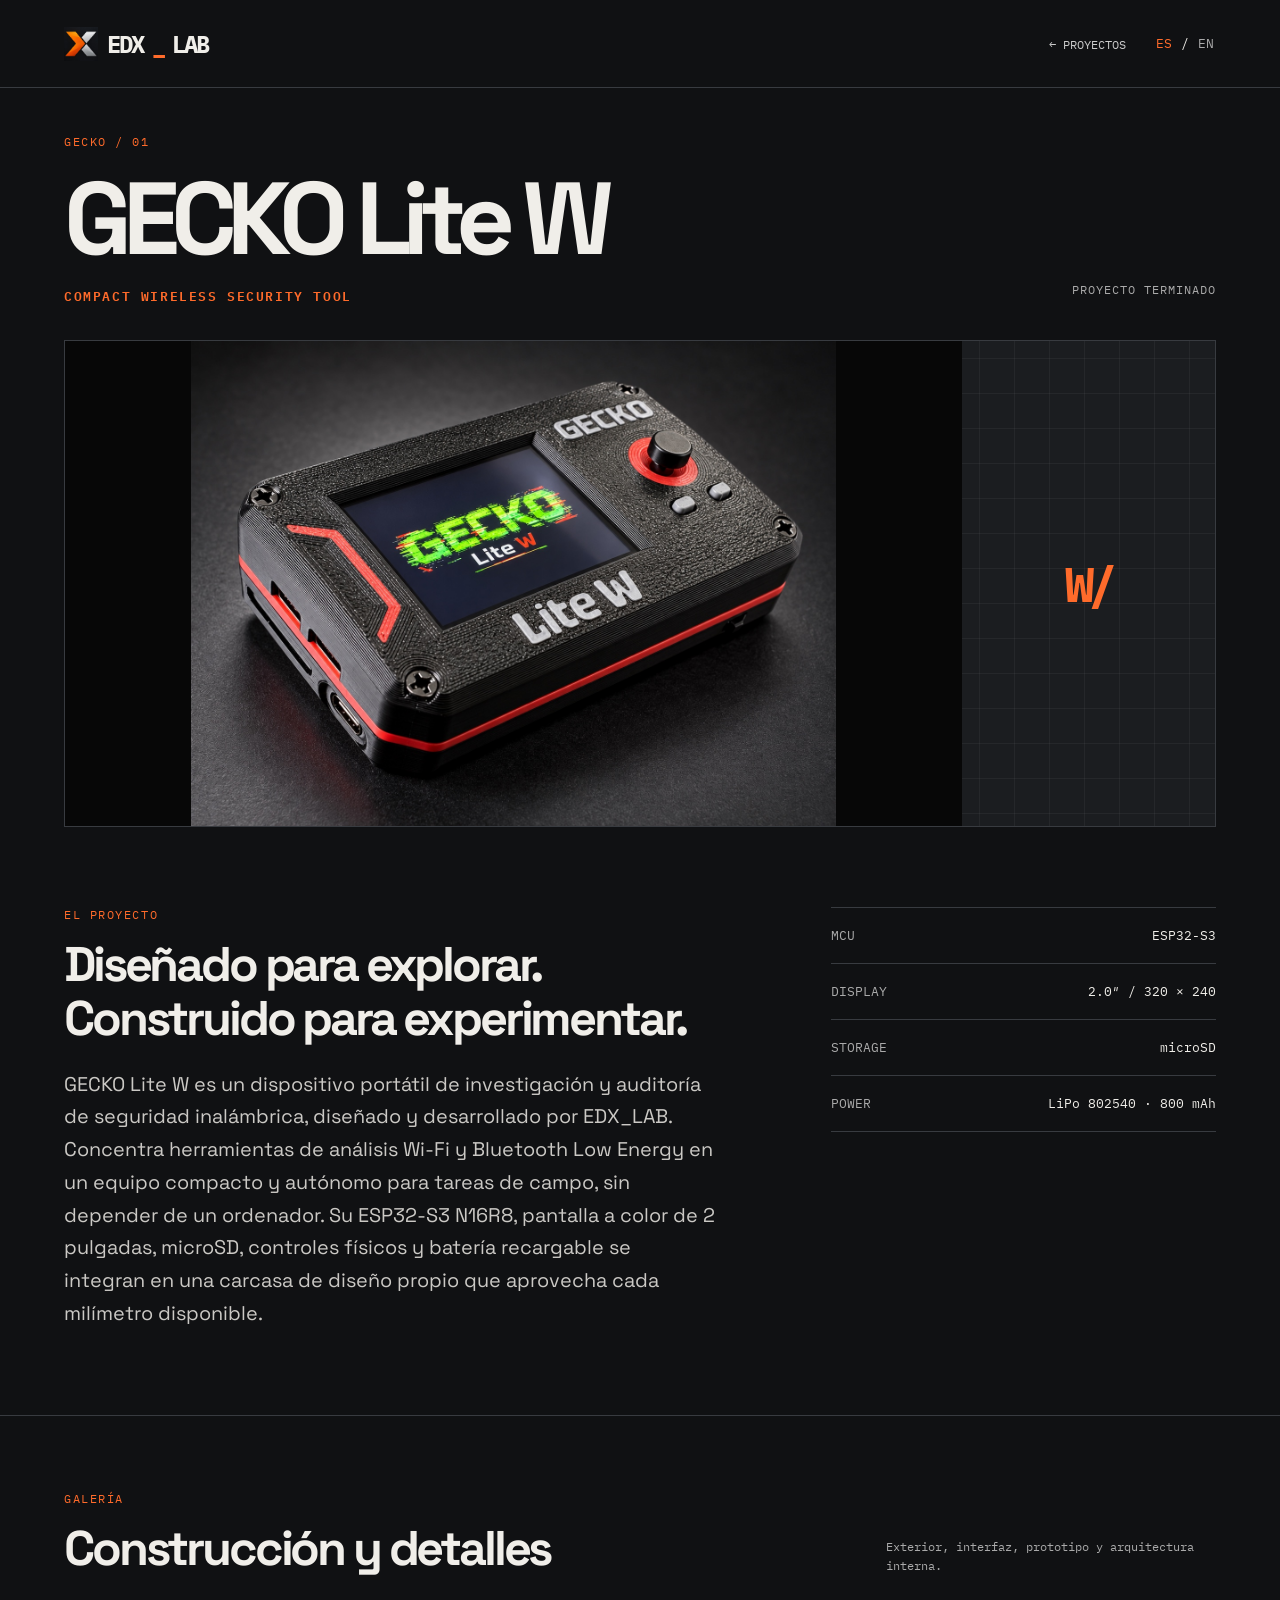
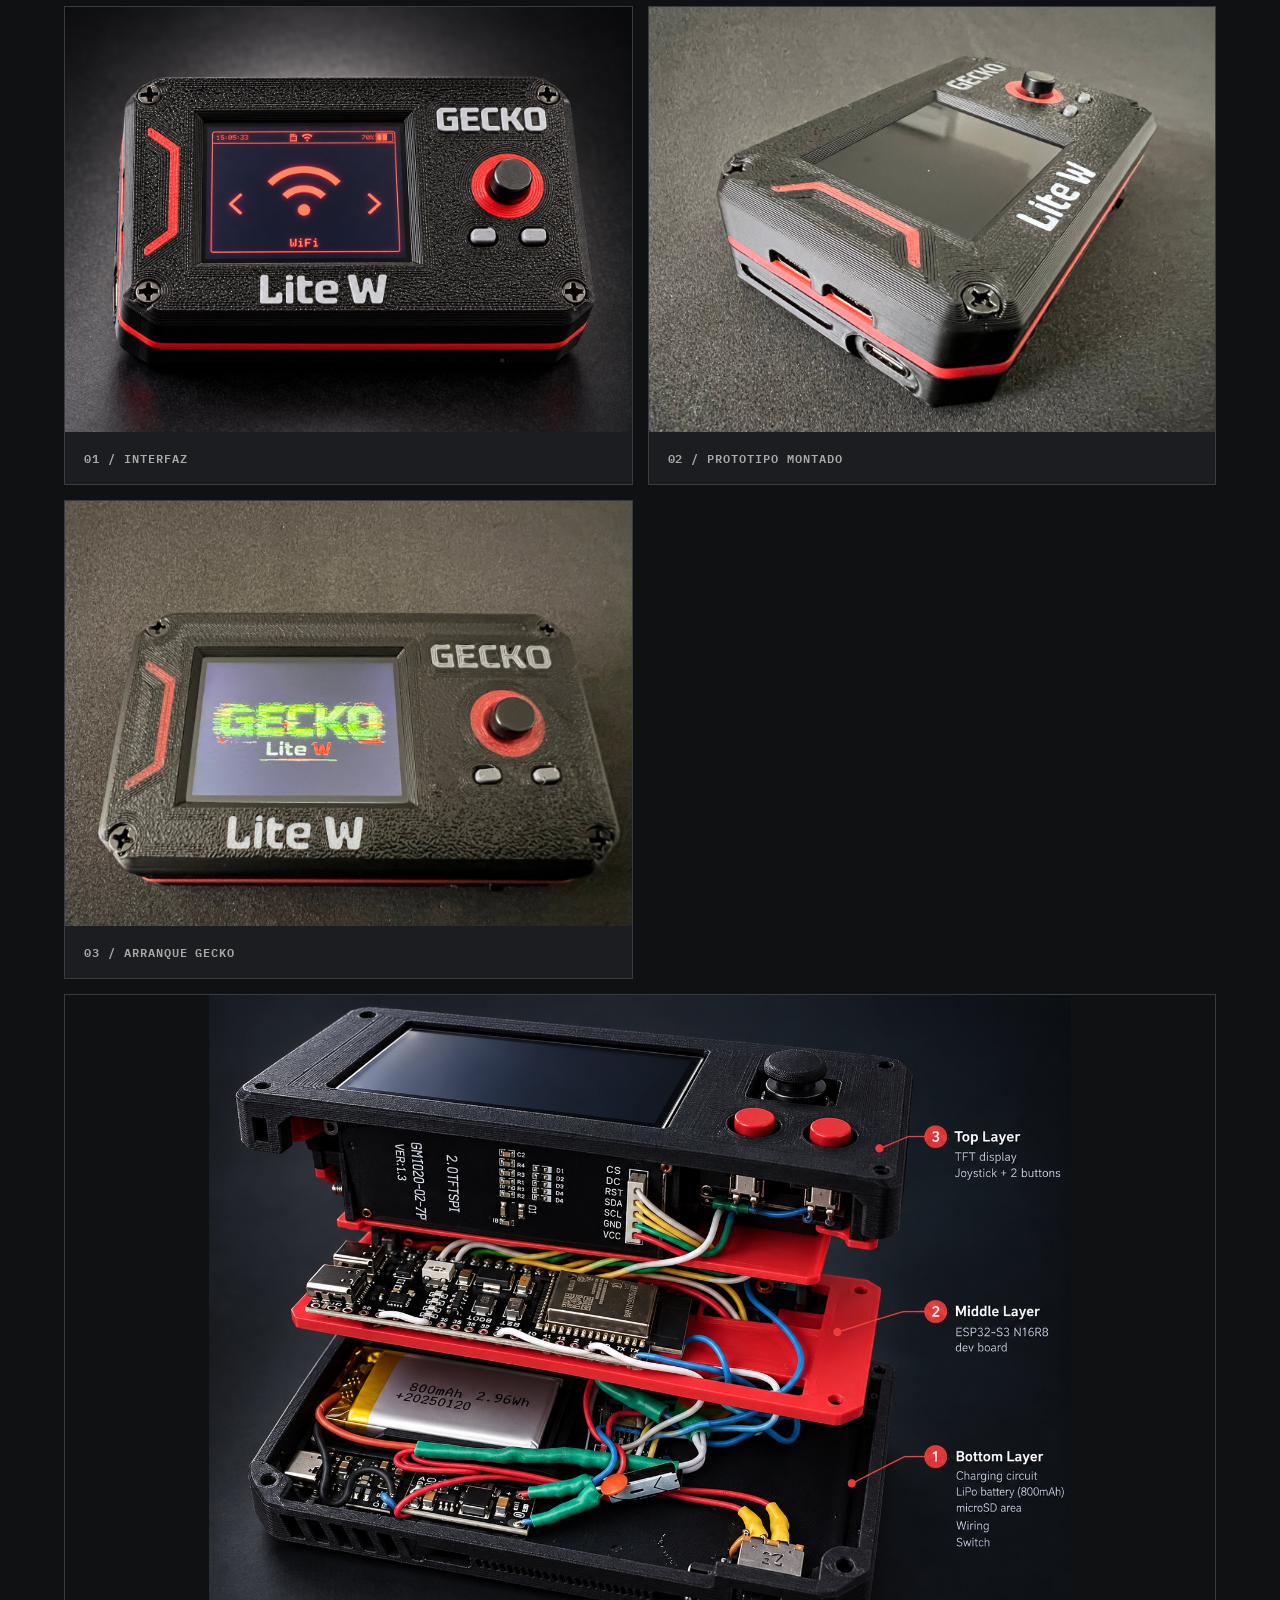
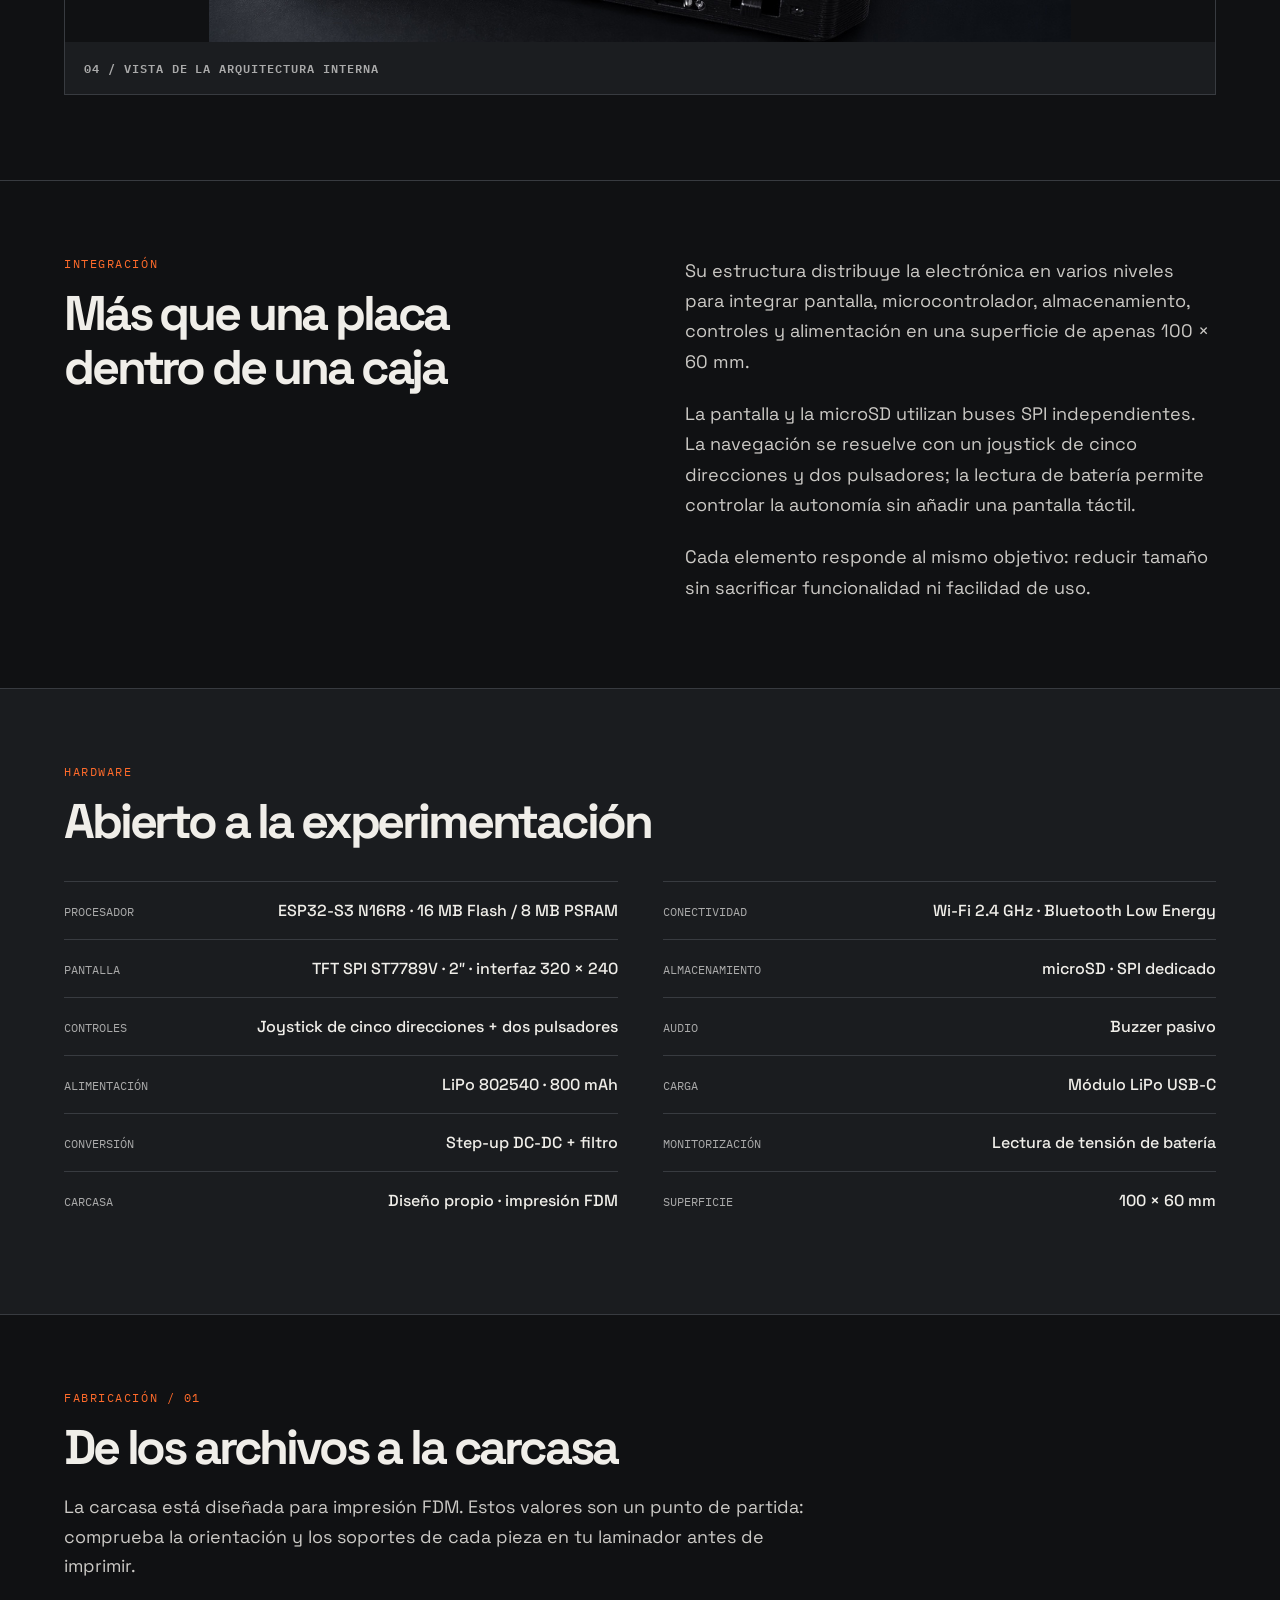
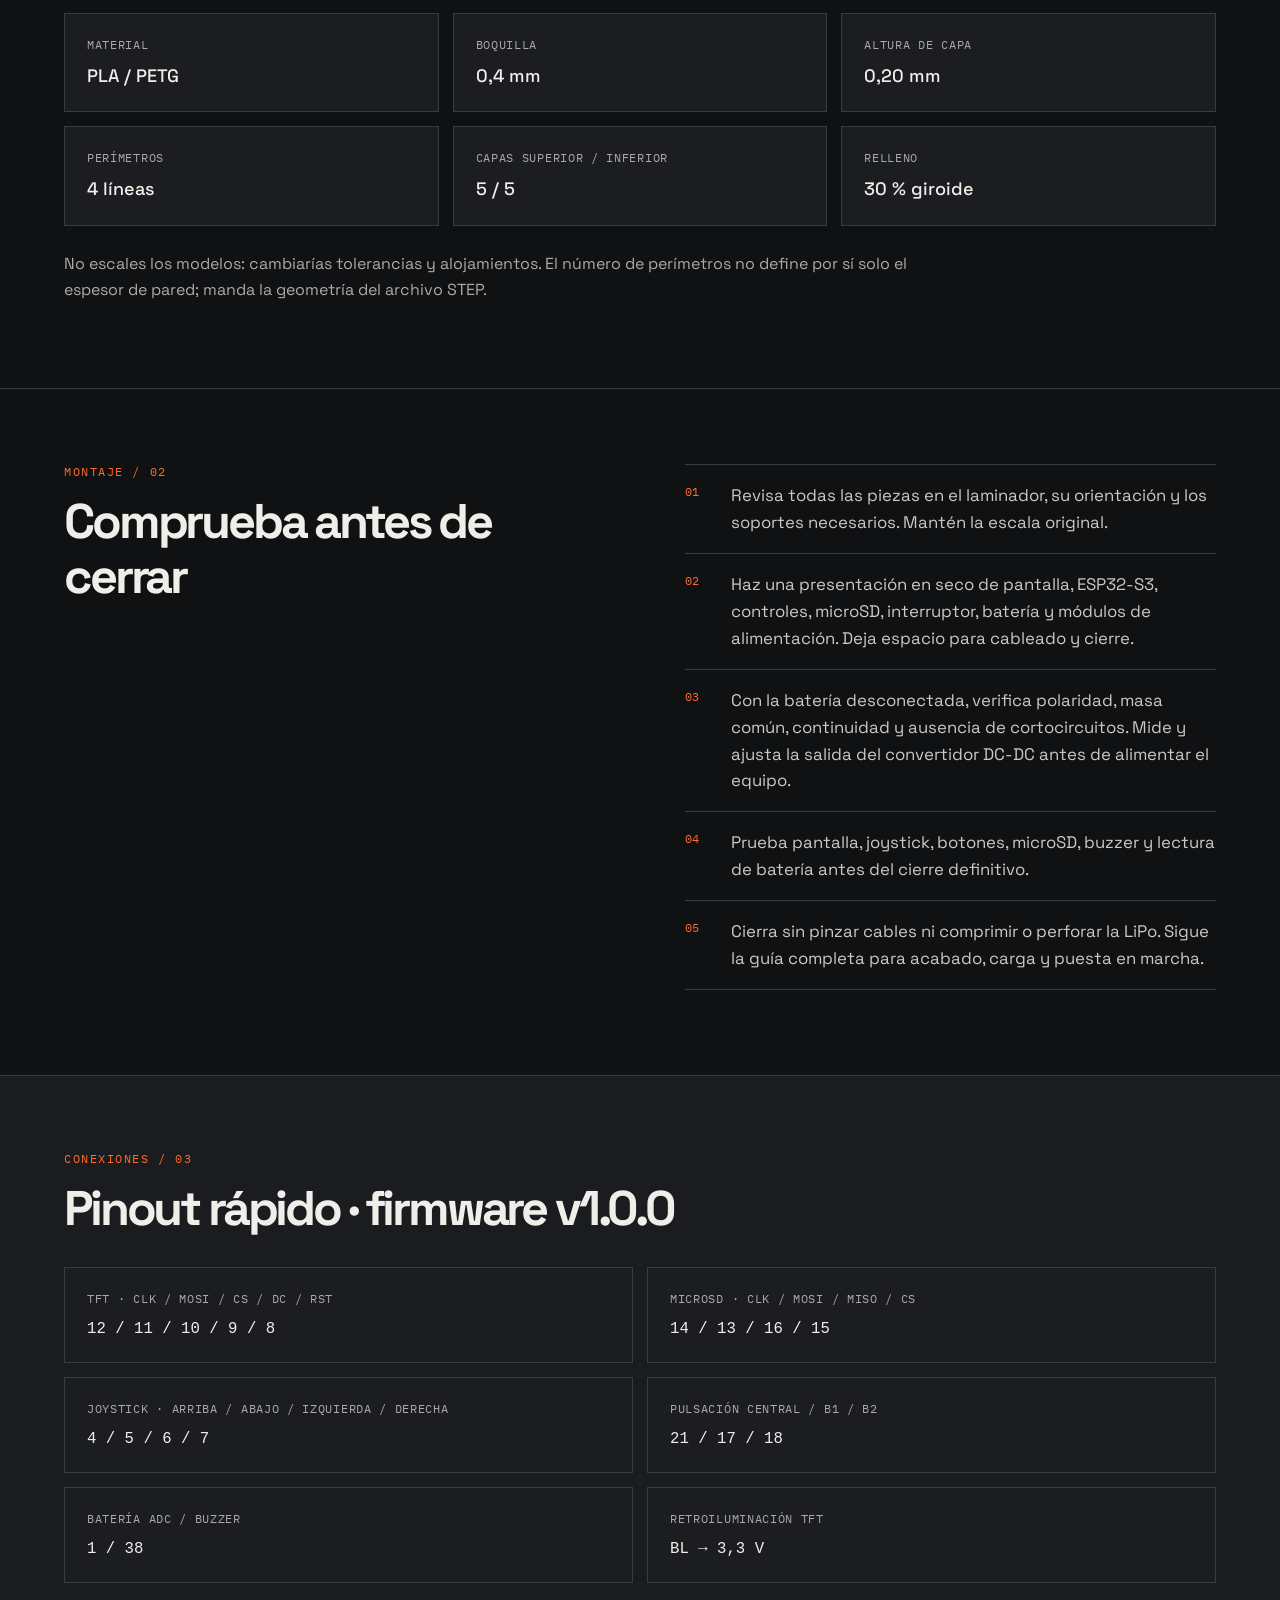
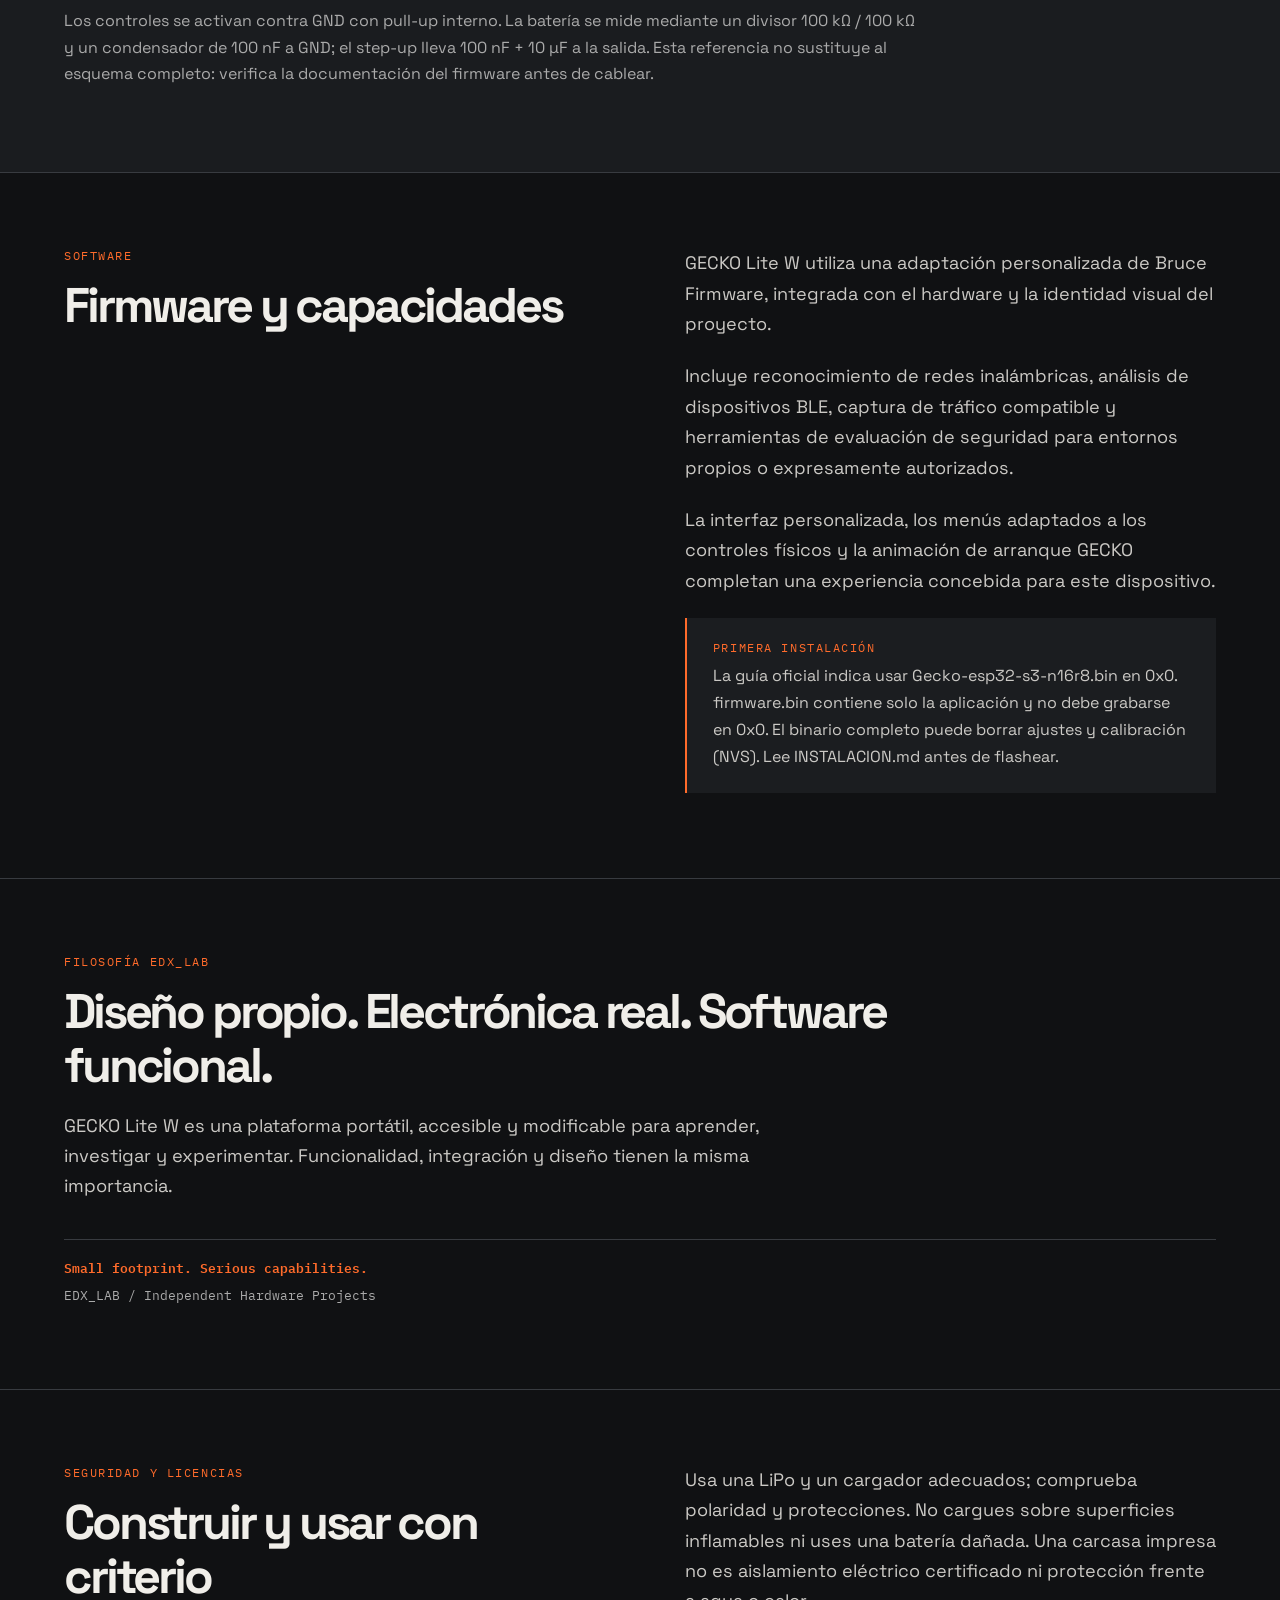
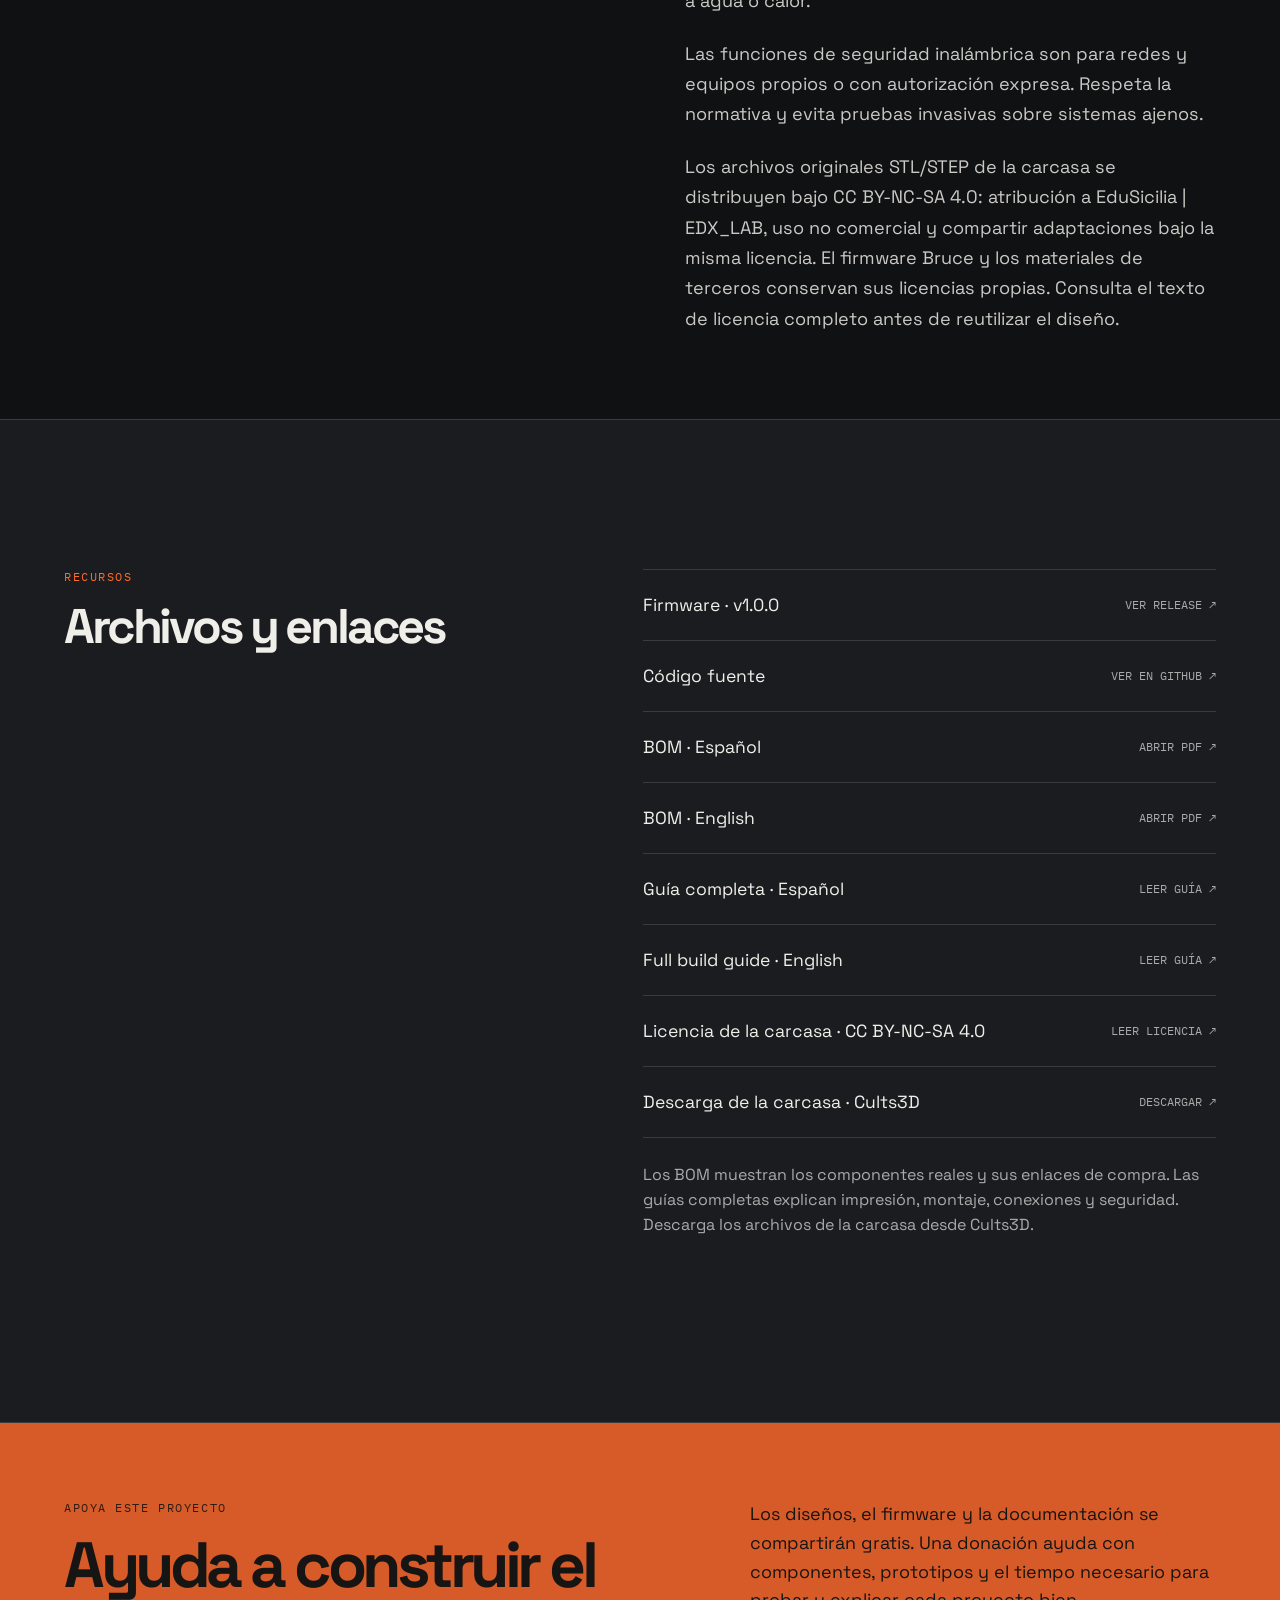
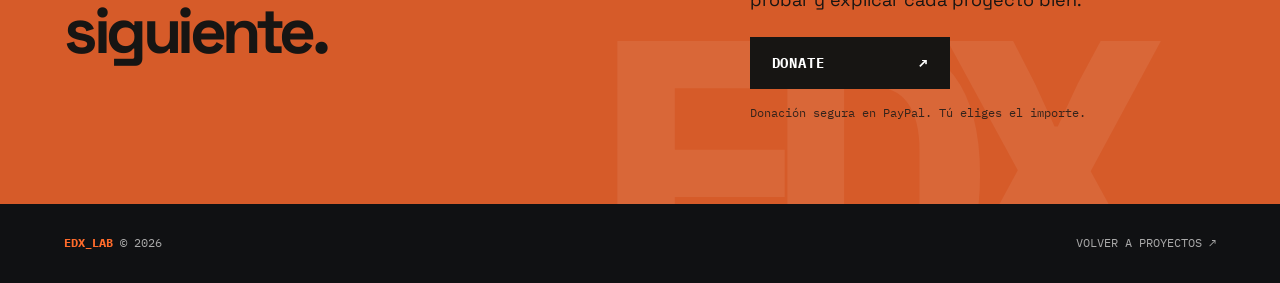
==== commit 84588b5a: "Remove obsolete build notes placeholder from GECKO Lite W" ====
--- a/project.html
+++ b/project.html
@@ -119,8 +119,7 @@
   {name:'Guía completa · Español',action:lang==='es'?'Leer guía ↗':'Read guide ↗',href:'https://github.com/edx-lab/edx-lab.github.io/blob/main/docs/GECKO_Lite_W_build_ES.md'},
   {name:'Full build guide · English',action:lang==='es'?'Leer guía ↗':'Read guide ↗',href:'https://github.com/edx-lab/edx-lab.github.io/blob/main/docs/GECKO_Lite_W_build_EN.md'},
   {name:lang==='es'?'Licencia de la carcasa · CC BY-NC-SA 4.0':'Enclosure license · CC BY-NC-SA 4.0',action:lang==='es'?'Leer licencia ↗':'Read license ↗',href:'https://github.com/edx-lab/edx-lab.github.io/blob/main/docs/GECKO_Lite_W_enclosure_LICENSE.txt'},
-  {name:lang==='es'?'Descarga de la carcasa · Cults3D':'Enclosure download · Cults3D',action:lang==='es'?'Descargar ↗':'Download ↗',href:'https://cults3d.com/es/modelo-3d/artilugios/gecko-lite-w'},
-  {name:lang==='es'?'Notas de montaje':'Build notes',action:l.pending}
+  {name:lang==='es'?'Descarga de la carcasa · Cults3D':'Enclosure download · Cults3D',action:lang==='es'?'Descargar ↗':'Download ↗',href:'https://cults3d.com/es/modelo-3d/artilugios/gecko-lite-w'}
 ];document.getElementById('file-list').replaceChildren(...links.map(item=>{let row=document.createElement(item.href?'a':'div');row.className='file-row'+(item.href?' file-link':'');if(item.href){row.href=item.href;row.target='_blank';row.rel='noopener noreferrer'}let a=document.createElement('span'),b=document.createElement('small');a.textContent=item.name;b.textContent=item.action;row.append(a,b);return row}));document.querySelectorAll('[data-es][data-en]').forEach(el=>{el.textContent=el.dataset[lang]});document.querySelectorAll('[data-lang]').forEach(b=>{let active=b.dataset.lang===lang;b.classList.toggle('active',active);b.setAttribute('aria-pressed',String(active))});try{localStorage.setItem('edx_lang',lang)}catch(e){}}
 document.querySelectorAll('[data-lang]').forEach(b=>b.addEventListener('click',()=>render(b.dataset.lang)));let initial='es';try{if(localStorage.getItem('edx_lang')==='en')initial='en'}catch(e){}render(initial);
 </script>
